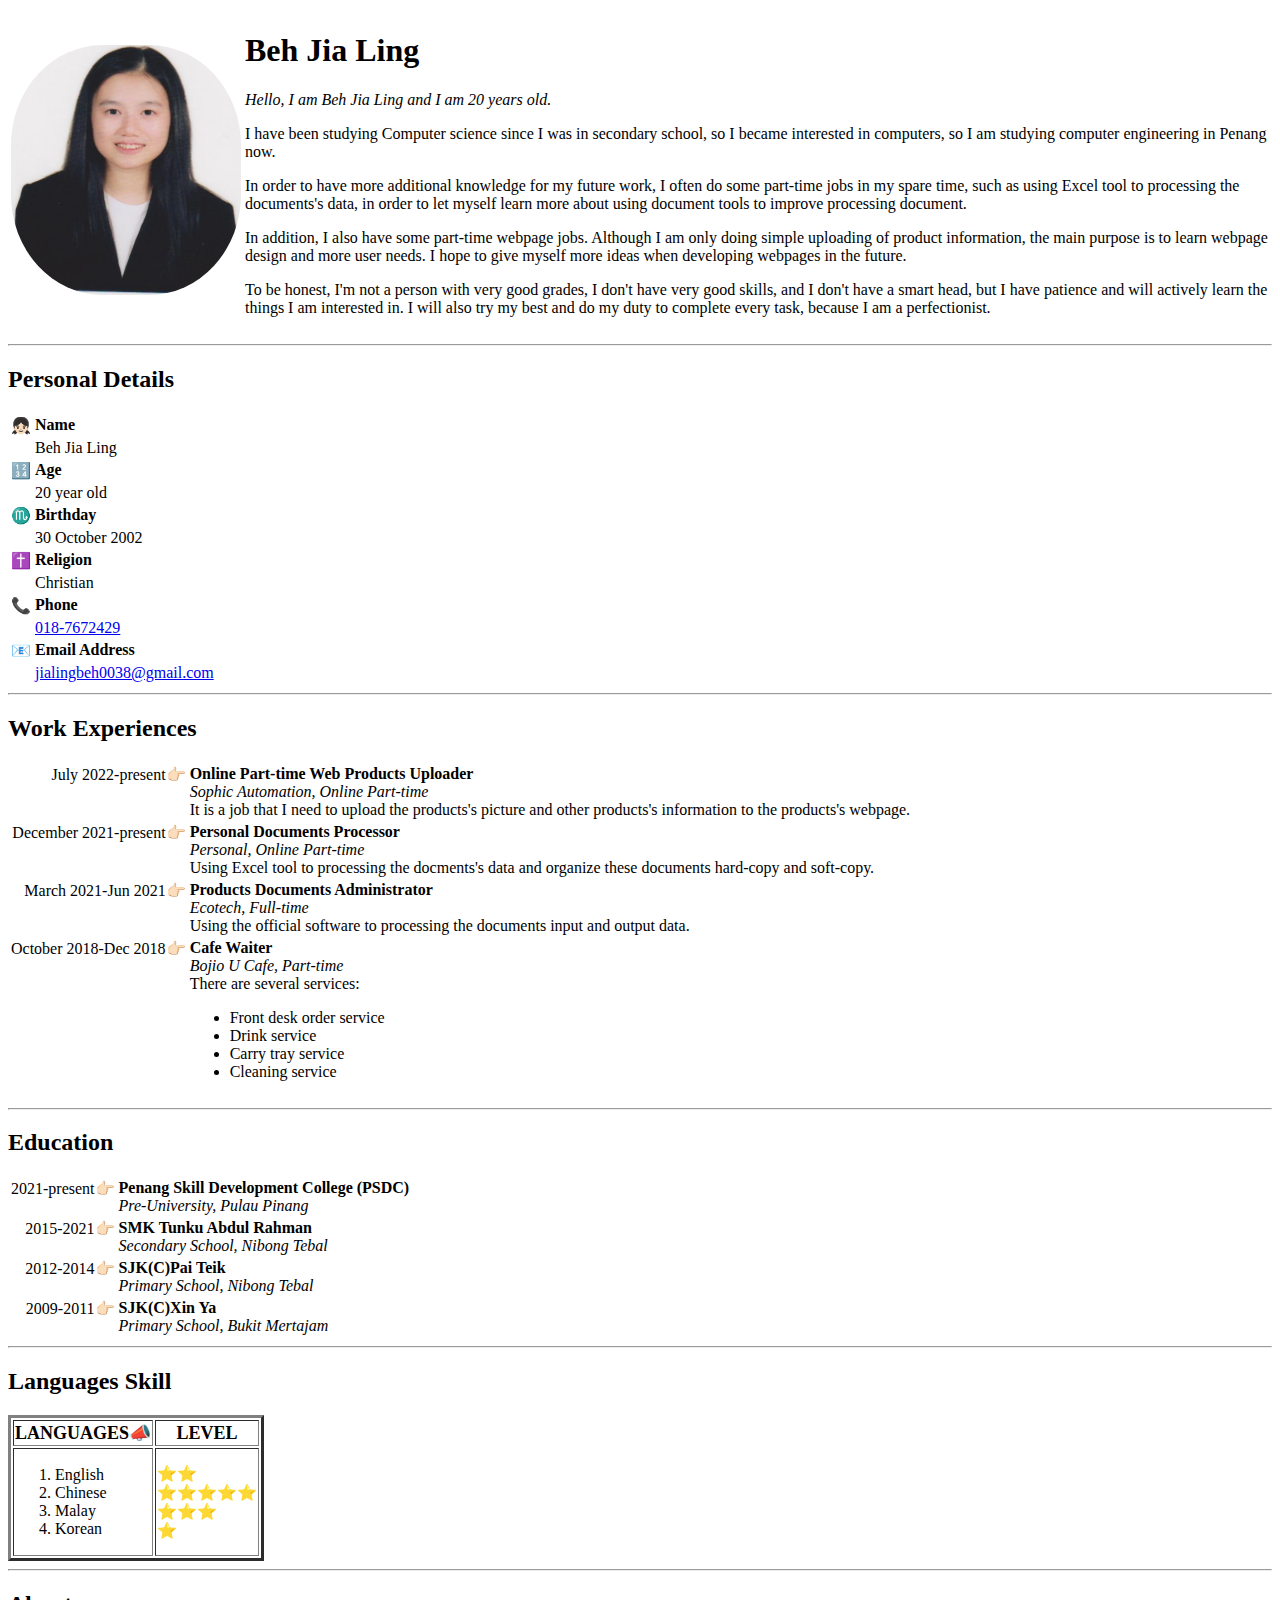
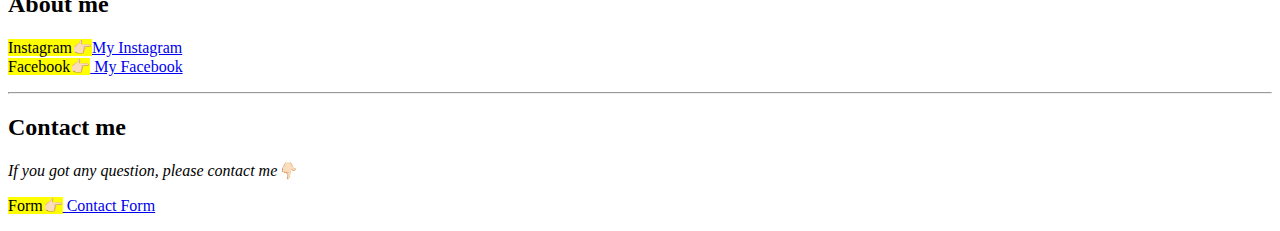
==== index.html @ b7ab9fe2 "Update index.html" ====
<!DOCTYPE html>
<html lang="en" dir="ltr">
  <head>
    <meta charset="utf-8">
    <title>Beh Jia Ling</title>
  </head>
  <body>
    <!-- Introduction -->
    <table>
      <tbody>
        <tr>
          <td><img src="Image (2).jpg" alt="profile-pic" height="250" width="230" style="border-radius:40%"></td>
          <td>
            <h1>Beh Jia Ling</h1>
            <p><i>Hello, I am Beh Jia Ling and I am 20 years old.</i></p>
            <p>I have been studying Computer science since I was in secondary school, so I became interested in computers, so I am studying computer engineering in Penang now.</p>
            <p>In order to have more additional knowledge for my future work, I often do some part-time jobs in my spare time, such as using Excel tool to processing the documents's data, in order to let myself learn more about using document tools to improve processing document.</p>
            <p>In addition, I also have some part-time webpage jobs. Although I am only doing simple uploading of product information, the main purpose is to learn webpage design and more user needs. I hope to give myself more ideas when developing webpages in the future.</p>
            <p>To be honest, I'm not a person with very good grades, I don't have very good skills, and I don't have a smart head, but I have patience and will actively learn the things I am interested in. I will also try my best and do my duty to complete every task, because I am a perfectionist.</p>
          </td>
        </tr>
      </tbody>
    </table>
    <hr>
    <!-- Personal Detail -->
    <h2>Personal Details</h2>
    <table>
      <tbody>
        <tr>
          <td>👧🏻</td>
          <td><b>Name</b></td>
        </tr>
        <tr>
          <td></td>
          <td>Beh Jia Ling</td>
        </tr>
        <tr>
          <td>🔢</td>
          <td><b>Age</b></td>
        </tr>
        <tr>
          <td></td>
          <td>20 year old</td>
        </tr>
        <tr>
          <td>♏</td>
          <td><b>Birthday</b></td>
        </tr>
        <tr>
          <td></td>
          <td>30 October 2002</td>
        </tr>
        <tr>
          <td>✝️</td>
          <td><b>Religion</b></td>
        </tr>
        <tr>
          <td></td>
          <td>Christian</td>
        </tr>
        <tr>
          <td>📞</td>
          <td><b>Phone</b></td>
        </tr>
        <tr>
          <td></td>
          <td><a href="https://wa.me/<0187672429>"> 018-7672429</a></td>
        </tr>
        <tr>
          <td>📧</td>
          <td><b>Email Address</b></td>
        </tr>
        <tr>
          <td></td>
          <td><a href="mailto:jialingbeh0038@gmail.com"> jialingbeh0038@gmail.com</a></td>
        </tr>
      </tbody>
    </table>
    <hr>
    <!-- Work Experience -->
    <h2>Work Experiences</h2>
    <table>
      <tbody>
        <tr>
          <td valign="top" text align="right">July 2022-present👉🏻</td>
          <td>
              <b>Online Part-time Web Products Uploader</b>
              <br><i>Sophic Automation, Online Part-time</i>
              <br>It is a job that I need to upload the products's picture and other products's information to the products's webpage.
          </td>
        </tr>
        <tr>
          <td valign="top" text align="right">December 2021-present👉🏻</td>
          <td>
              <b>Personal Documents Processor</b>
              <br><i>Personal, Online Part-time</i>
              <br>Using Excel tool to processing the docments's data and organize these documents hard-copy and soft-copy.
          </td>
        </tr>
        <tr>
          <td valign="top" text align="right">March 2021-Jun 2021👉🏻</td>
          <td>
              <b>Products Documents Administrator</b>
              <br><i>Ecotech, Full-time</i>
              <br>Using the official software to processing the documents input and output data.
          </td>
        </tr>
        <tr>
          <td valign="top" text align="right">October 2018-Dec 2018👉🏻</td>
          <td>
              <b>Cafe Waiter</b>
              <br><i>Bojio U Cafe, Part-time</i>
              <br>There are several services:
              <ul>
                <li>Front desk order service</li>
                <li>Drink service</li>
                <li>Carry tray service</li>
                <li>Cleaning service</li>
              </ul>
          </td>
        </tr>
      </tbody>
    </table>
    <hr>
    <!-- Education -->
    <h2>Education</h2>
    <table>
      <tbody>
        <tr>
          <td valign="top" text align="right">2021-present👉🏻</td>
          <td>
              <b>Penang Skill Development College (PSDC)</b>
              <br><i>Pre-University, Pulau Pinang</i>
          </td>
        </tr>
        <tr>
          <td valign="top" text align="right">2015-2021👉🏻</td>
          <td>
              <b>SMK Tunku Abdul Rahman</b>
              <br><i>Secondary School, Nibong Tebal</i>
          </td>
        </tr>
        <tr>
          <td valign="top" text align="right">2012-2014👉🏻</td>
          <td>
              <b>SJK(C)Pai Teik</b>
              <br><i>Primary School, Nibong Tebal</i>
          </td>
        </tr>
        <tr>
          <td valign="top" text align="right">2009-2011👉🏻</td>
          <td>
              <b>SJK(C)Xin Ya</b>
              <br><i>Primary School, Bukit Mertajam</i>
          </td>
        </tr>
      </tbody>
    </table>
    <hr>
    <!-- Language & Level  -->
    <h2>Languages Skill</h2>
    <table border="3">
      <thead>
        <tr>
          <td style="text-align:center"><font size=4><b>LANGUAGES📣</b></font></td>
          <td style="text-align:center"><font size=4><b>LEVEL</b></font></td>
        </tr>
      </thead>
      <tbody>
        <tr>
          <td>
            <ol>
              <li>English </li>
              <li>Chinese </li>
              <li>Malay </li>
              <li>Korean </li>
            </ol>
          </td>
          <td>
            ⭐⭐<br>
            ⭐⭐⭐⭐⭐<br>
            ⭐⭐⭐<br>
            ⭐
          </td>
        </tr>
      </tbody>
    </table>
    <hr>
    <!-- About me -->
    <h2>About me</h2>
    <p>
      <mark>Instagram👉🏻</mark><a href="https://www.instagram.com/gareung_1258/">My Instagram</a>
      <br><mark>Facebook👉🏻</mark><a href="https://www.facebook.com/profile.php?id=100008456252812"> My Facebook</a>
    </p>
    <hr>
    <h2>Contact me</h2>
    <p><i>If you got any question, please contact me👇🏻</i></p>
    <p><mark>Form👉🏻</mark><a href="Conctact me.html"> Contact Form</a></p>
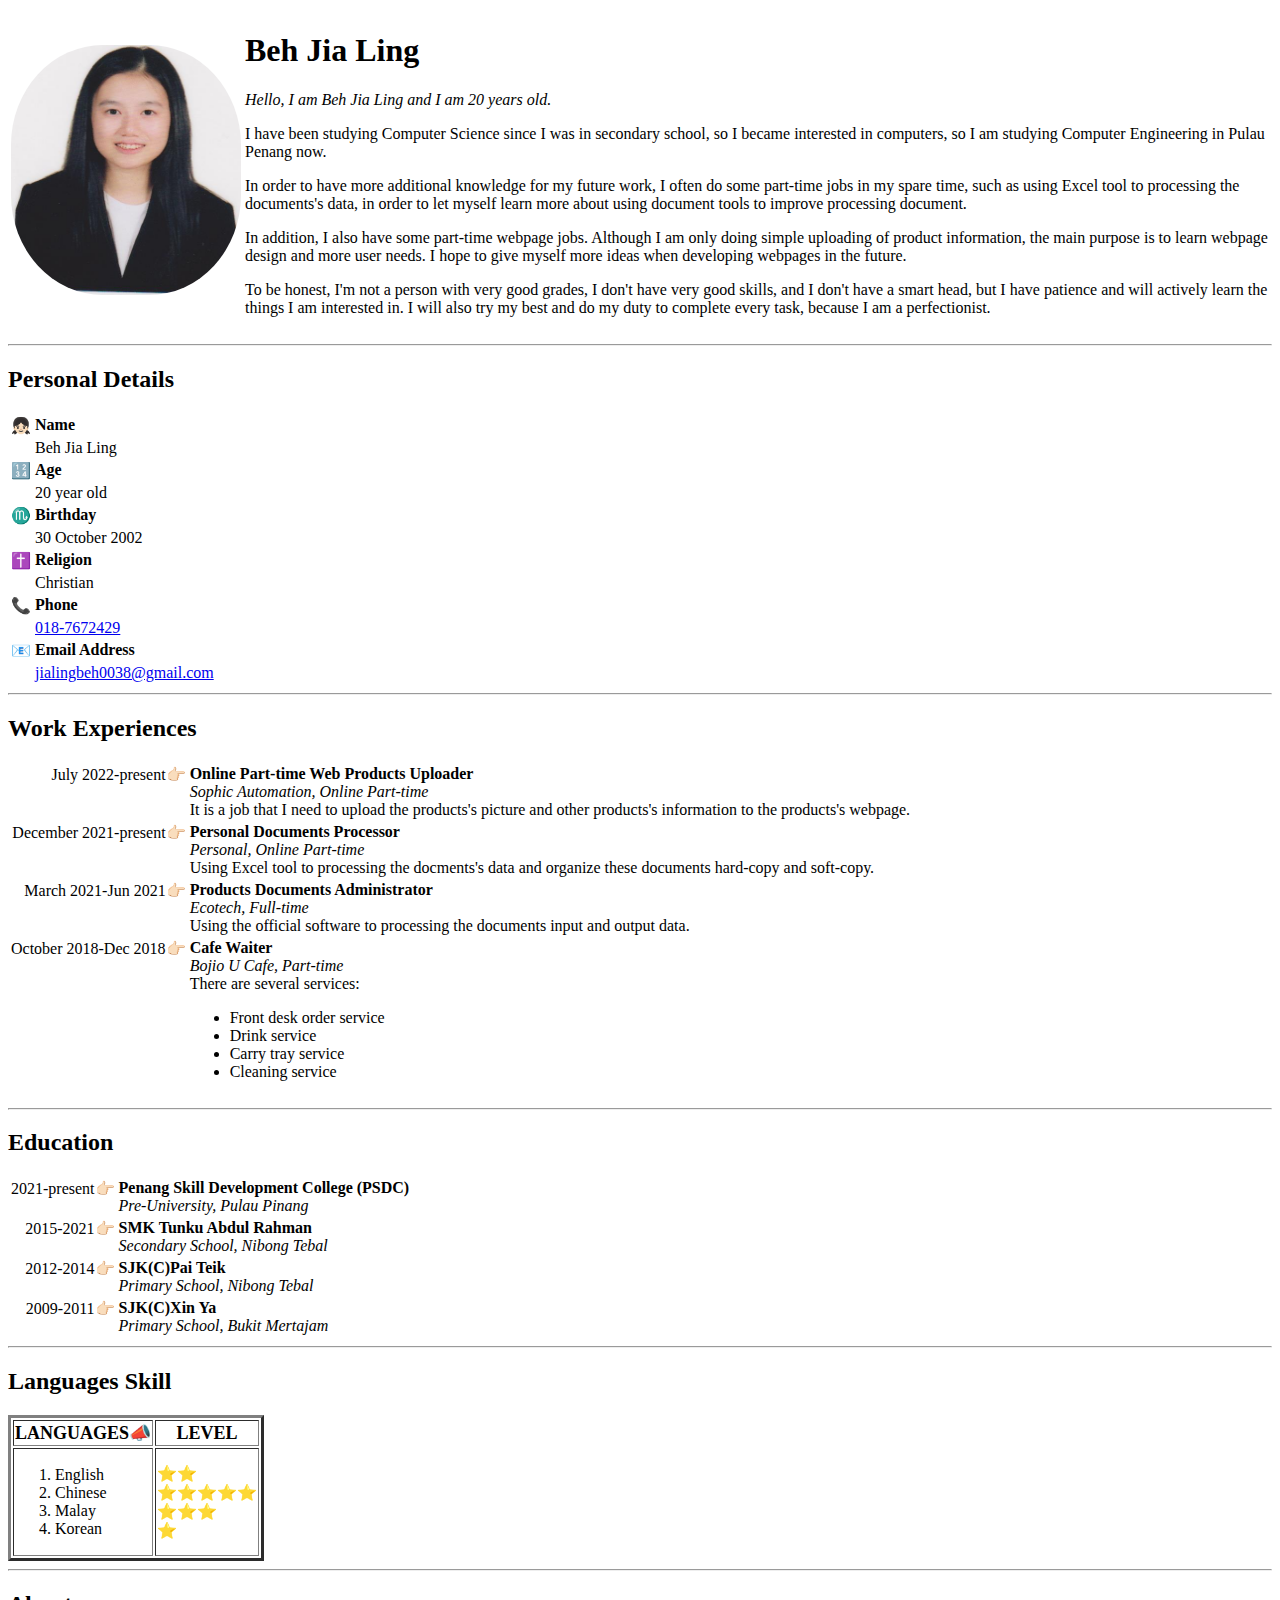
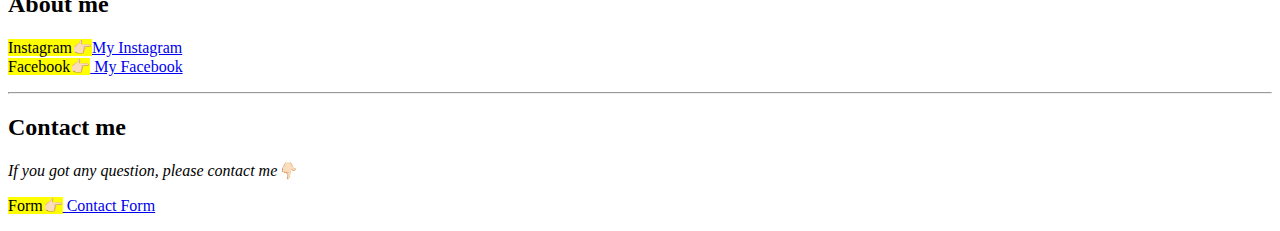
==== commit 8aa228cb: "Add files via upload" ====
--- a/index.html
+++ b/index.html
@@ -13,7 +13,7 @@
           <td>
             <h1>Beh Jia Ling</h1>
             <p><i>Hello, I am Beh Jia Ling and I am 20 years old.</i></p>
-            <p>I have been studying Computer science since I was in secondary school, so I became interested in computers, so I am studying computer engineering in Penang now.</p>
+            <p>I have been studying Computer Science since I was in secondary school, so I became interested in computers, so I am studying Computer Engineering in Pulau Penang now.</p>
             <p>In order to have more additional knowledge for my future work, I often do some part-time jobs in my spare time, such as using Excel tool to processing the documents's data, in order to let myself learn more about using document tools to improve processing document.</p>
             <p>In addition, I also have some part-time webpage jobs. Although I am only doing simple uploading of product information, the main purpose is to learn webpage design and more user needs. I hope to give myself more ideas when developing webpages in the future.</p>
             <p>To be honest, I'm not a person with very good grades, I don't have very good skills, and I don't have a smart head, but I have patience and will actively learn the things I am interested in. I will also try my best and do my duty to complete every task, because I am a perfectionist.</p>
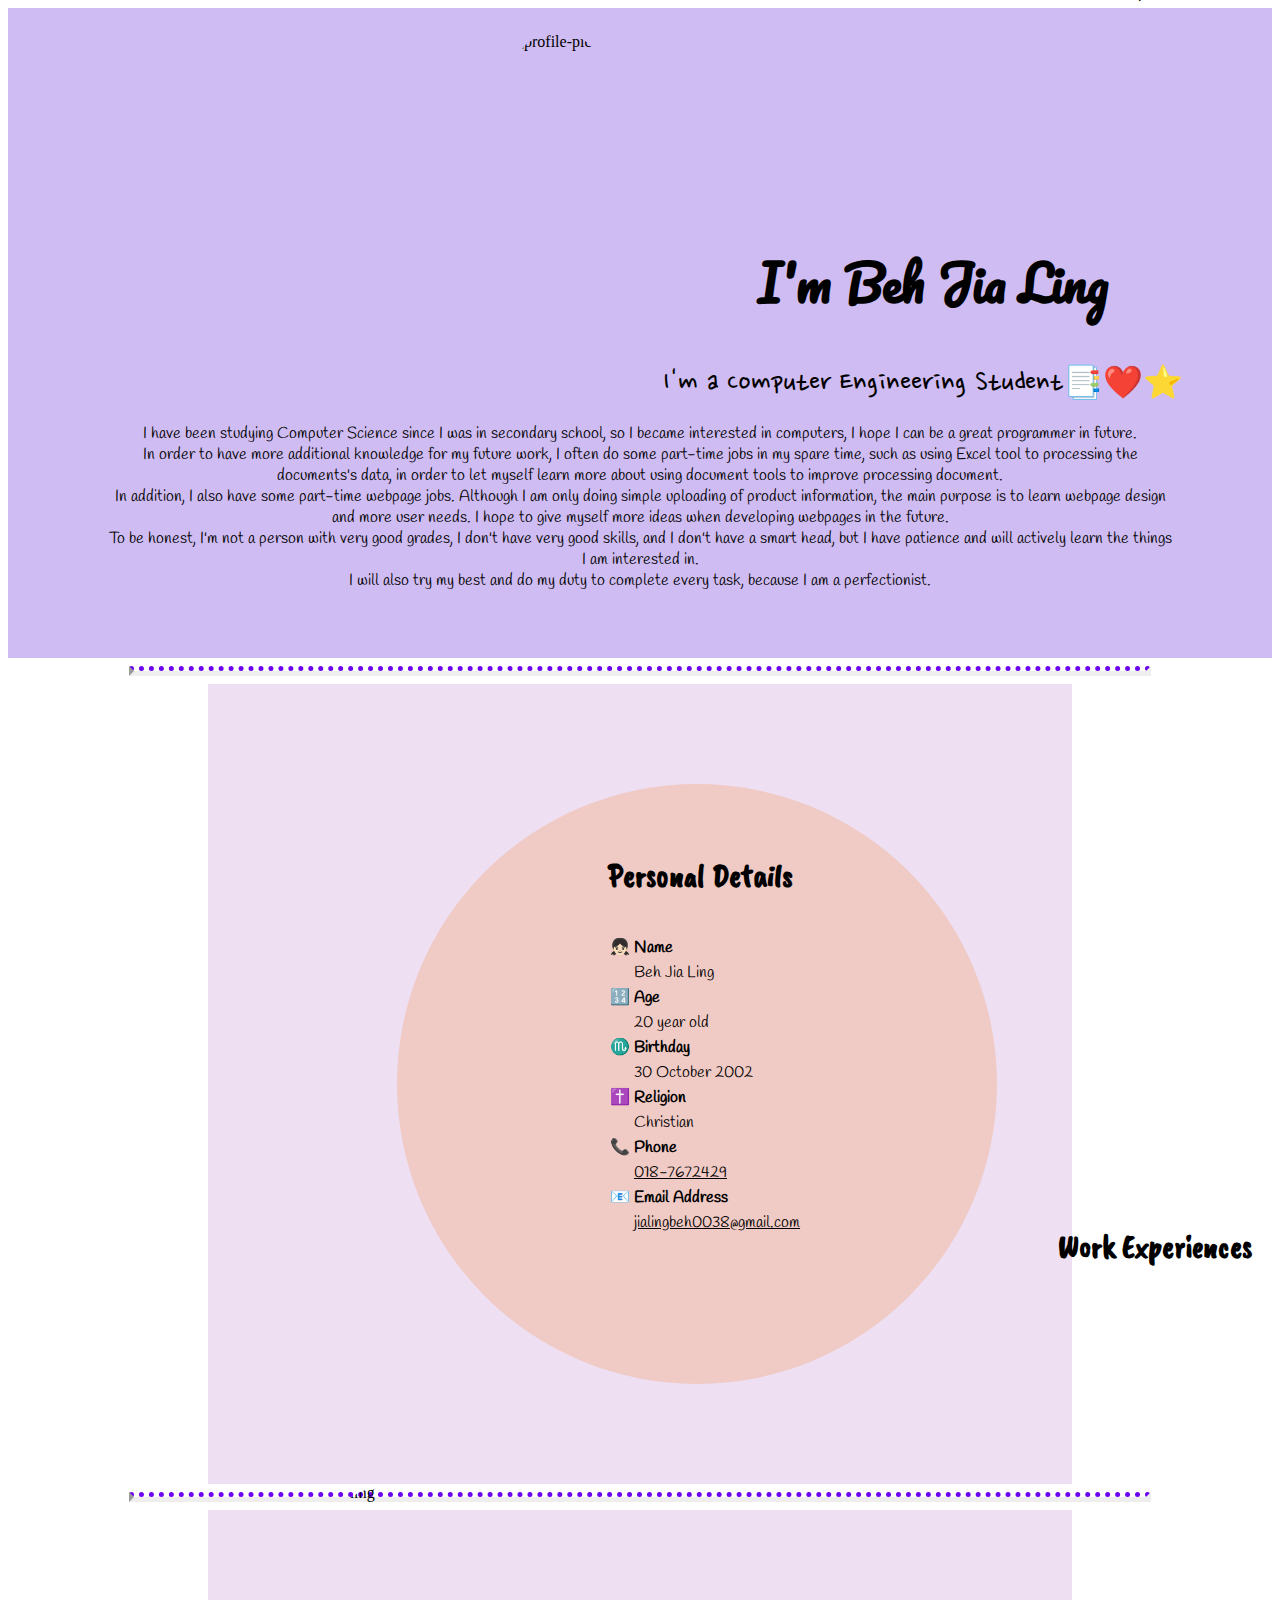
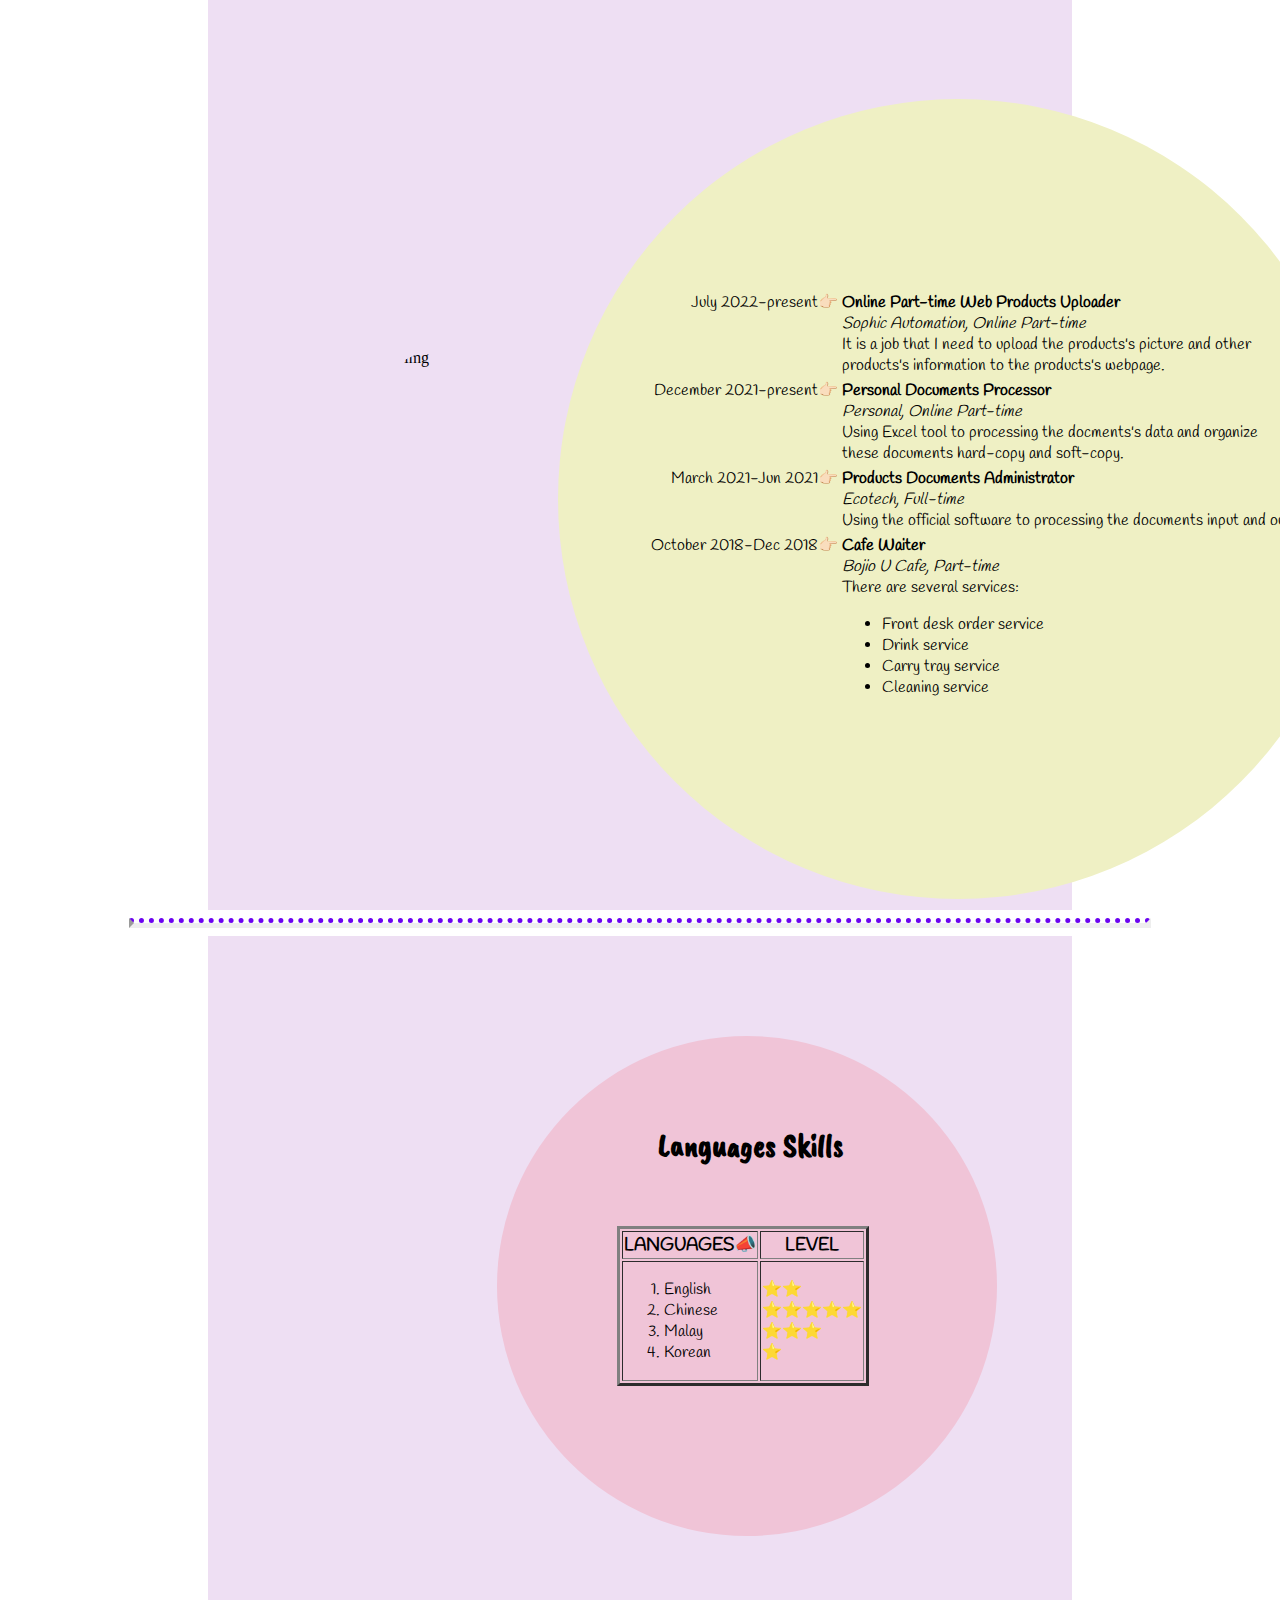
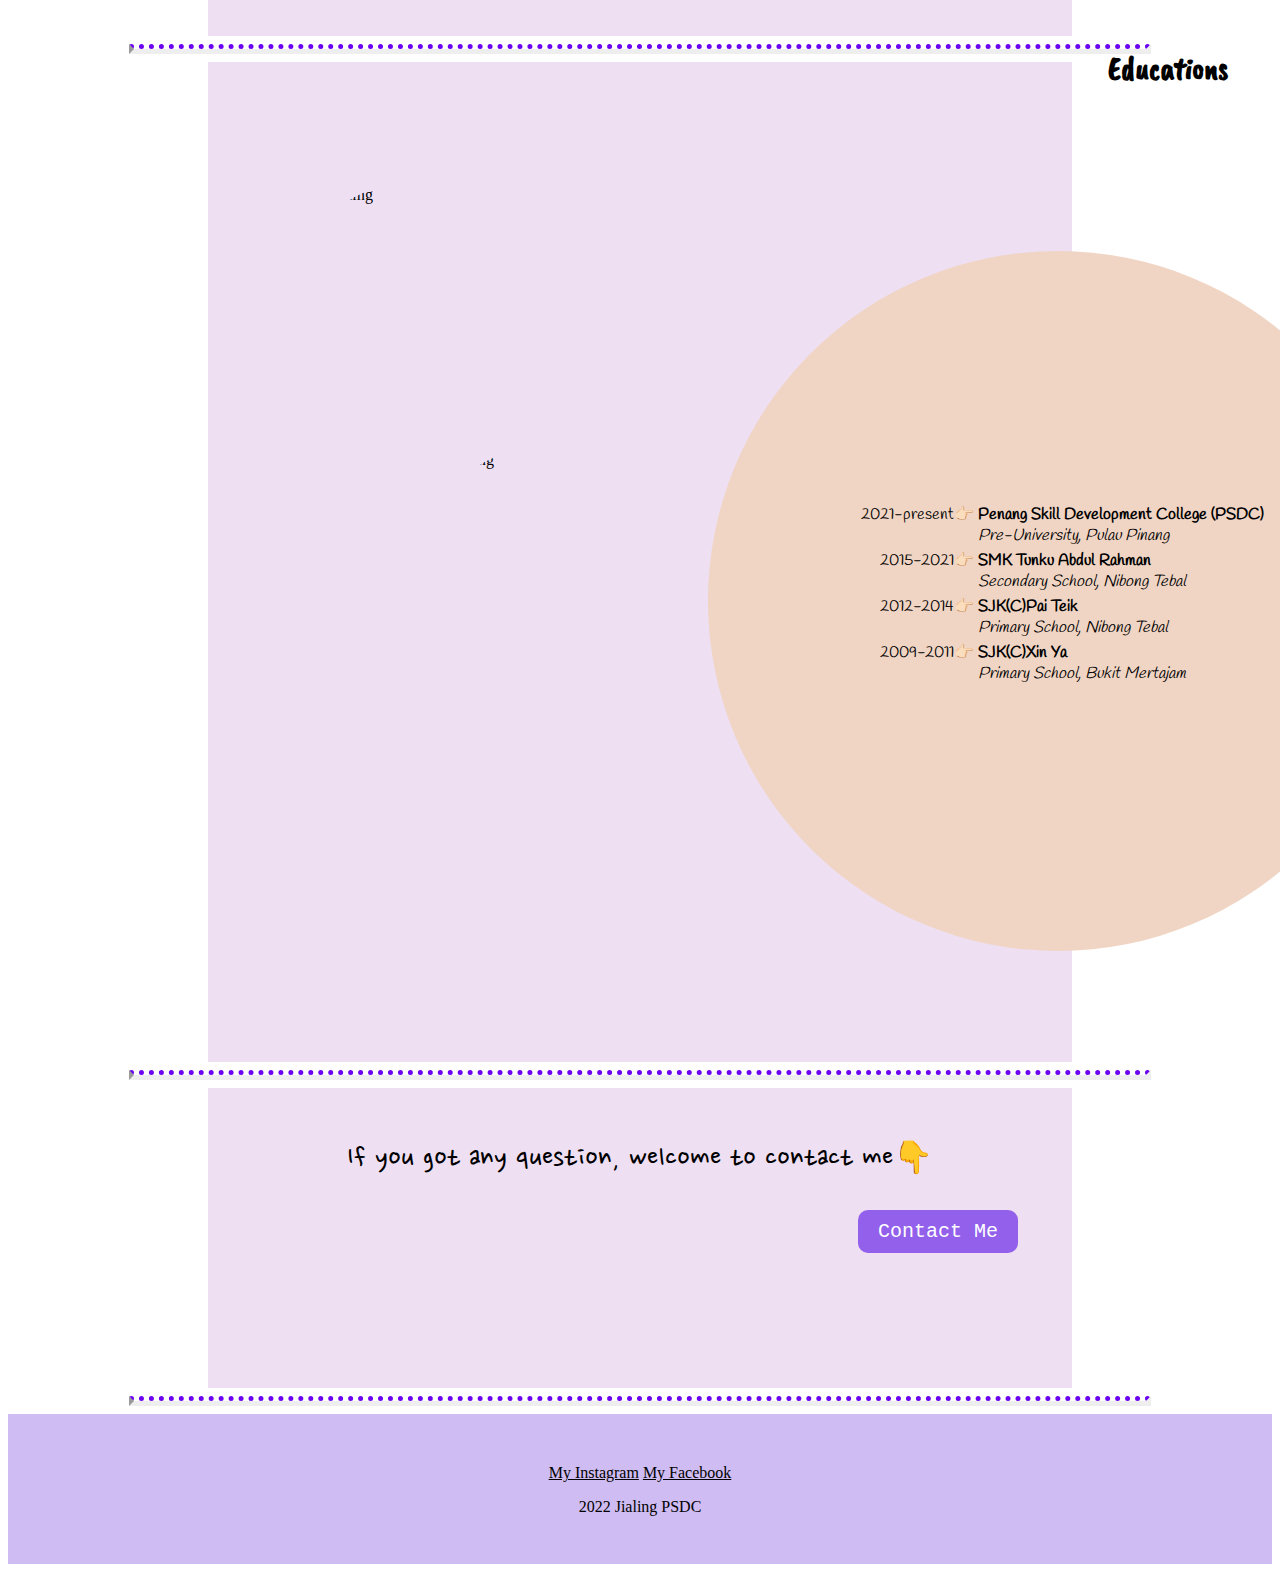
==== commit 5f857d3d: "Add files via upload" ====
--- a/index.html
+++ b/index.html
@@ -2,197 +2,253 @@
 <html lang="en" dir="ltr">
   <head>
     <meta charset="utf-8">
+    <link rel="icon" href="pic\favicon (1).ico">
     <title>Beh Jia Ling</title>
+    <link rel="stylesheet" href="style.css">
+    <!-- font -->
+    <link rel="preconnect" href="https://fonts.googleapis.com">
+    <link rel="preconnect" href="https://fonts.gstatic.com" crossorigin>
+    <link href="https://fonts.googleapis.com/css2?family=Caveat+Brush&family=Handlee&family=Itim&family=Nanum+Pen+Script&family=Pacifico&display=swap" rel="stylesheet">
   </head>
   <body>
-    <!-- Introduction -->
-    <table>
-      <tbody>
-        <tr>
-          <td><img src="Image (2).jpg" alt="profile-pic" height="250" width="230" style="border-radius:40%"></td>
-          <td>
-            <h1>Beh Jia Ling</h1>
-            <p><i>Hello, I am Beh Jia Ling and I am 20 years old.</i></p>
-            <p>I have been studying Computer Science since I was in secondary school, so I became interested in computers, so I am studying Computer Engineering in Pulau Penang now.</p>
-            <p>In order to have more additional knowledge for my future work, I often do some part-time jobs in my spare time, such as using Excel tool to processing the documents's data, in order to let myself learn more about using document tools to improve processing document.</p>
-            <p>In addition, I also have some part-time webpage jobs. Although I am only doing simple uploading of product information, the main purpose is to learn webpage design and more user needs. I hope to give myself more ideas when developing webpages in the future.</p>
-            <p>To be honest, I'm not a person with very good grades, I don't have very good skills, and I don't have a smart head, but I have patience and will actively learn the things I am interested in. I will also try my best and do my duty to complete every task, because I am a perfectionist.</p>
-          </td>
-        </tr>
-      </tbody>
-    </table>
-    <hr>
-    <!-- Personal Detail -->
-    <h2>Personal Details</h2>
-    <table>
-      <tbody>
-        <tr>
-          <td>👧🏻</td>
-          <td><b>Name</b></td>
-        </tr>
-        <tr>
-          <td></td>
-          <td>Beh Jia Ling</td>
-        </tr>
-        <tr>
-          <td>🔢</td>
-          <td><b>Age</b></td>
-        </tr>
-        <tr>
-          <td></td>
-          <td>20 year old</td>
-        </tr>
-        <tr>
-          <td>♏</td>
-          <td><b>Birthday</b></td>
-        </tr>
-        <tr>
-          <td></td>
-          <td>30 October 2002</td>
-        </tr>
-        <tr>
-          <td>✝️</td>
-          <td><b>Religion</b></td>
-        </tr>
-        <tr>
-          <td></td>
-          <td>Christian</td>
-        </tr>
-        <tr>
-          <td>📞</td>
-          <td><b>Phone</b></td>
-        </tr>
-        <tr>
-          <td></td>
-          <td><a href="https://wa.me/<0187672429>"> 018-7672429</a></td>
-        </tr>
-        <tr>
-          <td>📧</td>
-          <td><b>Email Address</b></td>
-        </tr>
-        <tr>
-          <td></td>
-          <td><a href="mailto:jialingbeh0038@gmail.com"> jialingbeh0038@gmail.com</a></td>
-        </tr>
-      </tbody>
-    </table>
-    <hr>
-    <!-- Work Experience -->
-    <h2>Work Experiences</h2>
-    <table>
-      <tbody>
-        <tr>
-          <td valign="top" text align="right">July 2022-present👉🏻</td>
-          <td>
-              <b>Online Part-time Web Products Uploader</b>
-              <br><i>Sophic Automation, Online Part-time</i>
-              <br>It is a job that I need to upload the products's picture and other products's information to the products's webpage.
-          </td>
-        </tr>
-        <tr>
-          <td valign="top" text align="right">December 2021-present👉🏻</td>
-          <td>
-              <b>Personal Documents Processor</b>
-              <br><i>Personal, Online Part-time</i>
-              <br>Using Excel tool to processing the docments's data and organize these documents hard-copy and soft-copy.
-          </td>
-        </tr>
-        <tr>
-          <td valign="top" text align="right">March 2021-Jun 2021👉🏻</td>
-          <td>
-              <b>Products Documents Administrator</b>
-              <br><i>Ecotech, Full-time</i>
-              <br>Using the official software to processing the documents input and output data.
-          </td>
-        </tr>
-        <tr>
-          <td valign="top" text align="right">October 2018-Dec 2018👉🏻</td>
-          <td>
-              <b>Cafe Waiter</b>
-              <br><i>Bojio U Cafe, Part-time</i>
-              <br>There are several services:
-              <ul>
-                <li>Front desk order service</li>
-                <li>Drink service</li>
-                <li>Carry tray service</li>
-                <li>Cleaning service</li>
-              </ul>
-          </td>
-        </tr>
-      </tbody>
-    </table>
-    <hr>
-    <!-- Education -->
-    <h2>Education</h2>
-    <table>
-      <tbody>
-        <tr>
-          <td valign="top" text align="right">2021-present👉🏻</td>
-          <td>
-              <b>Penang Skill Development College (PSDC)</b>
-              <br><i>Pre-University, Pulau Pinang</i>
-          </td>
-        </tr>
-        <tr>
-          <td valign="top" text align="right">2015-2021👉🏻</td>
-          <td>
-              <b>SMK Tunku Abdul Rahman</b>
-              <br><i>Secondary School, Nibong Tebal</i>
-          </td>
-        </tr>
-        <tr>
-          <td valign="top" text align="right">2012-2014👉🏻</td>
-          <td>
-              <b>SJK(C)Pai Teik</b>
-              <br><i>Primary School, Nibong Tebal</i>
-          </td>
-        </tr>
-        <tr>
-          <td valign="top" text align="right">2009-2011👉🏻</td>
-          <td>
-              <b>SJK(C)Xin Ya</b>
-              <br><i>Primary School, Bukit Mertajam</i>
-          </td>
-        </tr>
-      </tbody>
-    </table>
-    <hr>
-    <!-- Language & Level  -->
-    <h2>Languages Skill</h2>
-    <table border="3">
-      <thead>
-        <tr>
-          <td style="text-align:center"><font size=4><b>LANGUAGES📣</b></font></td>
-          <td style="text-align:center"><font size=4><b>LEVEL</b></font></td>
-        </tr>
-      </thead>
-      <tbody>
-        <tr>
-          <td>
-            <ol>
-              <li>English </li>
-              <li>Chinese </li>
-              <li>Malay </li>
-              <li>Korean </li>
-            </ol>
-          </td>
-          <td>
-            ⭐⭐<br>
-            ⭐⭐⭐⭐⭐<br>
-            ⭐⭐⭐<br>
-            ⭐
-          </td>
-        </tr>
-      </tbody>
-    </table>
-    <hr>
-    <!-- About me -->
-    <h2>About me</h2>
-    <p>
-      <mark>Instagram👉🏻</mark><a href="https://www.instagram.com/gareung_1258/">My Instagram</a>
-      <br><mark>Facebook👉🏻</mark><a href="https://www.facebook.com/profile.php?id=100008456252812"> My Facebook</a>
-    </p>
-    <hr>
-    <h2>Contact me</h2>
-    <p><i>If you got any question, please contact me👇🏻</i></p>
-    <p><mark>Form👉🏻</mark><a href="Conctact me.html"> Contact Form</a></p>
+    <!-- Top -->
+  <div class="top">
+      <img src="pic\Image (2).jpg" alt="profile-pic" class="toppic">
+      <a href="#me" class="toplink">About</a>
+      <a href="#pd" class="toplink">Personal</a>
+      <a href="#we" class="toplink">Experiences</a>
+      <a href="#ls" class="toplink">Skills</a>
+      <a href="#e" class="toplink">Educations</a>
+      <a href="Conctact me.html" class="toplink">Contact Me</a>
+  </div>
+  <!-- Introduction -->
+  <div class="intro" id="me">
+    <div class="intro-me">
+      <h1>I'm Beh Jia Ling</h1>
+    </div>
+    <div class="intro-text">
+      <p>I'm a Computer Engineering Student📑❤️⭐</p>
+    </div>
+    <div class="intro-abouttext">
+      <p>I have been studying Computer Science since I was in secondary school, so I became interested in computers, I hope I can be a great programmer in future.
+      <br>In order to have more additional knowledge for my future work, I often do some part-time jobs in my spare time, such as using Excel tool to processing the documents's data, in order to let myself learn more about using document tools to improve processing document.
+      <br>In addition, I also have some part-time webpage jobs. Although I am only doing simple uploading of product information, the main purpose is to learn webpage design and more user needs. I hope to give myself more ideas when developing webpages in the future.
+      <br>To be honest, I'm not a person with very good grades, I don't have very good skills, and I don't have a smart head, but I have patience and will actively learn the things I am interested in.
+      <br>I will also try my best and do my duty to complete every task, because I am a perfectionist.</p>
+    </div>
+  </div>
+  <hr>
+<!-- Personal Detail -->
+  <div class="PD" id="pd">
+    <div class="PD-text">
+      <h1>Personal Details</h1>
+    </div>
+    <div class="PD-circle">
+      <div class="PD-detail">
+        <table>
+          <tbody>
+            <tr>
+              <td>👧🏻</td>
+              <td><b>Name</b></td>
+            </tr>
+            <tr>
+              <td></td>
+              <td>Beh Jia Ling</td>
+            </tr>
+            <tr>
+              <td>🔢</td>
+              <td><b>Age</b></td>
+            </tr>
+            <tr>
+              <td></td>
+              <td>20 year old</td>
+            </tr>
+            <tr>
+              <td>♏</td>
+              <td><b>Birthday</b></td>
+            </tr>
+            <tr>
+              <td></td>
+              <td>30 October 2002</td>
+            </tr>
+            <tr>
+              <td>✝️</td>
+              <td><b>Religion</b></td>
+            </tr>
+            <tr>
+              <td></td>
+              <td>Christian</td>
+            </tr>
+            <tr>
+              <td>📞</td>
+              <td><b>Phone</b></td>
+            </tr>
+            <tr>
+              <td></td>
+              <td><a href="https://wa.me/<0187672429>"> 018-7672429</a></td>
+            </tr>
+            <tr>
+              <td>📧</td>
+              <td><b>Email Address</b></td>
+            </tr>
+            <tr>
+              <td></td>
+              <td><a href="mailto:jialingbeh0038@gmail.com"> jialingbeh0038@gmail.com</a></td>
+            </tr>
+          </tbody>
+        </table>
+      </div>
+    </div>
+    <img src="pic\PD.jpg" alt="PD-img" class="PD-img">
+  </div>
+  <hr>
+<!-- Work Experiences -->
+  <div class="WE" id="we">
+    <div class="WE-text">
+      <h1>Work Experiences</h1>
+    </div>
+    <div class="WE-circle">
+      <div class="WE-detail">
+        <table>
+          <tbody>
+            <tr>
+              <td valign="top" text align="right">July 2022-present👉🏻</td>
+              <td>
+                  <b>Online Part-time Web Products Uploader</b>
+                  <br><i>Sophic Automation, Online Part-time</i>
+                  <br>It is a job that I need to upload the products's picture and other <br>products's information to the products's webpage.
+              </td>
+            </tr>
+            <tr>
+              <td valign="top" text align="right">December 2021-present👉🏻</td>
+              <td>
+                  <b>Personal Documents Processor</b>
+                  <br><i>Personal, Online Part-time</i>
+                  <br>Using Excel tool to processing the docments's data and organize <br>these documents hard-copy and soft-copy.
+              </td>
+            </tr>
+            <tr>
+              <td valign="top" text align="right">March 2021-Jun 2021👉🏻</td>
+              <td>
+                  <b>Products Documents Administrator</b>
+                  <br><i>Ecotech, Full-time</i>
+                  <br>Using the official software to processing the documents input and output data.
+              </td>
+            </tr>
+            <tr>
+              <td valign="top" text align="right">October 2018-Dec 2018👉🏻</td>
+              <td>
+                  <b>Cafe Waiter</b>
+                  <br><i>Bojio U Cafe, Part-time</i>
+                  <br>There are several services:
+                  <ul>
+                    <li>Front desk order service</li>
+                    <li>Drink service</li>
+                    <li>Carry tray service</li>
+                    <li>Cleaning service</li>
+                  </ul>
+              </td>
+            </tr>
+          </tbody>
+        </table>
+      </div>
+    </div>
+    <img src="pic\WE.jpg" alt="WE-img" class="WE-img">
+  </div>
+  <hr>
+<!-- Languages Skills -->
+  <div class="LS" id="ls">
+    <div class="LS-text">
+      <h1>Languages Skills</h1>
+    </div>
+    <div class="LS-circle">
+      <div class="LS-detail">
+        <table border="3">
+          <thead>
+            <tr>
+              <td style="text-align:center"><font size=4><b>LANGUAGES📣</b></font></td>
+              <td style="text-align:center"><font size=4><b>LEVEL</b></font></td>
+            </tr>
+          </thead>
+          <tbody>
+            <tr>
+              <td>
+                <ol>
+                  <li>English </li>
+                  <li>Chinese </li>
+                  <li>Malay </li>
+                  <li>Korean </li>
+                </ol>
+              </td>
+              <td>
+                ⭐⭐<br>
+                ⭐⭐⭐⭐⭐<br>
+                ⭐⭐⭐<br>
+                ⭐
+              </td>
+            </tr>
+          </tbody>
+        </table>
+      </div>
+    </div>
+    <img src="pic\LS.jpg" alt="LS-img" class="LS-img">
+  </div>
+  <hr>
+<!-- Education -->
+<div class="E" id="e">
+  <div class="E-text">
+    <h1>Educations</h1>
+  </div>
+  <div class="E-circle">
+    <div class="E-detail">
+      <table>
+        <tbody>
+          <tr>
+            <td valign="top" text align="right">2021-present👉🏻</td>
+            <td>
+                <b>Penang Skill Development College (PSDC)</b>
+                <br><i>Pre-University, Pulau Pinang</i>
+            </td>
+          </tr>
+          <tr>
+            <td valign="top" text align="right">2015-2021👉🏻</td>
+            <td>
+                <b>SMK Tunku Abdul Rahman</b>
+                <br><i>Secondary School, Nibong Tebal</i>
+            </td>
+          </tr>
+          <tr>
+            <td valign="top" text align="right">2012-2014👉🏻</td>
+            <td>
+                <b>SJK(C)Pai Teik</b>
+                <br><i>Primary School, Nibong Tebal</i>
+            </td>
+          </tr>
+          <tr>
+            <td valign="top" text align="right">2009-2011👉🏻</td>
+            <td>
+                <b>SJK(C)Xin Ya</b>
+                <br><i>Primary School, Bukit Mertajam</i>
+            </td>
+          </tr>
+        </tbody>
+      </table>
+    </div>
+  </div>
+  <img src="pic\E.jpeg" alt="E-img" class="E-img">
+</div>
+<hr>
+<!-- Contact Me -->
+  <div class="CM">
+    <p class="CM-text">If you got any question, welcome to contact me👇</p>
+    <a href="Conctact me.html" class="CM-button">Contact Me</a>
+  </div>
+  <hr>
+<!-- Bottom -->
+  <div class="bottom">
+    <div class="sm">
+      <a href="https://www.instagram.com/gareung_1258/">My Instagram</a>
+      <a href="https://www.facebook.com/profile.php?id=100008456252812"> My Facebook</a>
+      <p class="alias">2022 Jialing PSDC</p>
+    </div>
+  </div>
--- a/style.css
+++ b/style.css
@@ -0,0 +1,263 @@
+h1{
+  text-align: center;
+}
+a{
+  color: black;
+}
+hr{
+  border-top-style:dotted;
+  border-width: thick;
+  width:80%;
+  color:#6B03F0;
+}
+/* toppic */
+.top{
+  background-color: #CFBCF2;
+  height: 150px;
+}
+.toppic{
+  height:100px;
+  width:100px;
+  border-radius: 80%;
+  margin-top: 25px;
+  margin-left:500px;
+  display: inline-block;
+}
+.toplink{
+  color: black;
+  font-family: 'Itim', cursive;
+  display:inline-box;
+  position:relative;
+  left:400px;
+  bottom:50px;
+}
+/* Introduction */
+.intro{
+  height: 500px;
+  background-color: #CFBCF2;
+  margin-top: 0px;
+}
+.intro-me{
+  font-size: 1.5em;
+  font-family: 'Pacifico', cursive;
+  display: inline-block;
+  margin-top: 50px;
+  position: relative;
+  left: 750px;
+}
+.intro-text{
+  font-size: 2em;
+  text-align: center;
+  font-family: 'Nanum Pen Script', cursive;
+  display: inline-block;
+  position:relative;
+  top: 90px;
+  left: 300px;
+}
+.intro-abouttext{
+  font-size: 1em;
+  text-align: center;
+  font-family: 'Handlee', cursive;
+  display: inline-block;
+  margin:50px 100px auto 100px;
+}
+/* Personal Details */
+.PD{
+  height: 800px;
+  background-color: #EEDFF3;
+  margin:auto 200px auto 200px;
+}
+.PD-text{
+  display: inline-block;
+  font-family: 'Caveat Brush', cursive;
+  padding-top:5px;
+  position: relative;
+  bottom: 200px;
+  left: 400px;
+}
+.PD-circle{
+  display: inline-block;
+  background-color: #F0CAC4;
+  height: 600px;
+  width: 600px;
+  border-radius:50%;
+  margin-top:100px;
+}
+.PD-detail{
+  display: inline-block;
+  font-family: 'Handlee', cursive;
+  position: relative;
+  left: 210px;
+  top: 150px;
+}
+.PD-img{
+  display: inline-block;
+  height: 300px;
+  width: 300px;
+  position: relative;
+  left: 100px;
+  top: 100px;
+  border-radius: 30%;
+}
+/* Work Experiences */
+.WE{
+  height: 1000px;
+  background-color: #EEDFF3;
+  margin:auto 200px auto 200px;
+}
+.WE-text{
+  display: inline-block;
+  font-family: 'Caveat Brush', cursive;
+  padding-top:5px;
+  position: relative;
+  bottom: 310px;
+  left: 850px;
+}
+.WE-circle{
+  display: inline-block;
+  background-color: #EFF0C4;
+  height: 800px;
+  width: 800px;
+  border-radius:50%;
+  margin-top:100px;
+  margin-left: 350px;
+}
+.WE-detail{
+  display: inline-block;
+  font-family: 'Handlee', cursive;
+  position: relative;
+  left: 90px;
+  top: 190px;
+}
+.WE-img{
+  display: inline-block;
+  height: 300px;
+  width: 300px;
+  position: relative;
+  left: 150px;
+  bottom: 550px;
+  border-radius: 30%;
+}
+/* langueges Skills */
+.LS{
+  height: 700px;
+  background-color: #EEDFF3;
+  margin:auto 200px auto 200px;
+}
+.LS-text{
+  display: inline-block;
+  font-family: 'Caveat Brush', cursive;
+  padding-top:5px;
+  position: relative;
+  bottom: 40px;
+  left: 450px;
+}
+.LS-circle{
+  display: inline-block;
+  background-color: #F0C4D7;
+  height: 500px;
+  width: 500px;
+  border-radius:50%;
+  margin-top:100px;
+  margin-left: 100px;
+}
+.LS-detail{
+  display: inline-block;
+  font-family: 'Handlee', cursive;
+  position: relative;
+  left: 120px;
+  top: 190px;
+}
+.LS-img{
+  display: inline-block;
+  height: 300px;
+  width: 300px;
+  position: relative;
+  left: 100px;
+  top: 250px;
+  border-radius: 30%;
+}
+/* Educations */
+.E{
+  height: 1000px;
+  background-color: #EEDFF3;
+  margin:auto 200px auto 200px;
+}
+.E-text{
+  display: inline-block;
+  font-family: 'Caveat Brush', cursive;
+  padding-top:5px;
+  position: relative;
+  bottom: 40px;
+  left: 900px;
+}
+.E-circle{
+  display: inline-block;
+  background-color: #F0D5C4;
+  height: 700px;
+  width: 700px;
+  border-radius:50%;
+  margin-top:100px;
+  margin-left: 500px;
+}
+.E-detail{
+  display: inline-block;
+  font-family: 'Handlee', cursive;
+  position: relative;
+  left: 150px;
+  top: 250px;
+}
+.E-img{
+  display: inline-block;
+  height: 300px;
+  width: 300px;
+  position: relative;
+  left: 230px;
+  bottom: 500px;
+  border-radius: 30%;
+}
+/* Contact Me */
+.CM{
+  height: 300px;
+  background-color: #EEDFF3;
+  margin:auto 200px auto 200px;
+}
+.CM-text{
+  text-align: center;
+  font-family: 'Nanum Pen Script', cursive;
+  font-size: 2em;
+  padding-top: 50px;
+  margin-top: 0px;
+}
+.CM-button {
+  -webkit-border-radius: 10;
+  -moz-border-radius: 10;
+  border-radius: 10px;
+  font-family: Courier New;
+  color: #ffffff;
+  font-size: 20px;
+  background: #9360EC;
+  padding: 10px 20px 10px 20px;
+  text-decoration: none;
+  display:inline-block;
+  position:relative;
+  left:650px;
+}
+.CM-button:hover {
+  background: #7700ff;
+  /* background-image: -webkit-linear-gradient(top, #7700ff, #a200ff);
+  background-image: -moz-linear-gradient(top, #7700ff, #a200ff);
+  background-image: -ms-linear-gradient(top, #7700ff, #a200ff);
+  background-image: -o-linear-gradient(top, #7700ff, #a200ff);
+  background-image: linear-gradient(to bottom, #7700ff, #a200ff); */
+  text-decoration: none;
+}
+/* Bottom  */
+.bottom{
+  background-color: #CFBCF2;
+  height: 150px;
+}
+.sm{
+  text-align: center;
+  padding-top: 50px;
+}
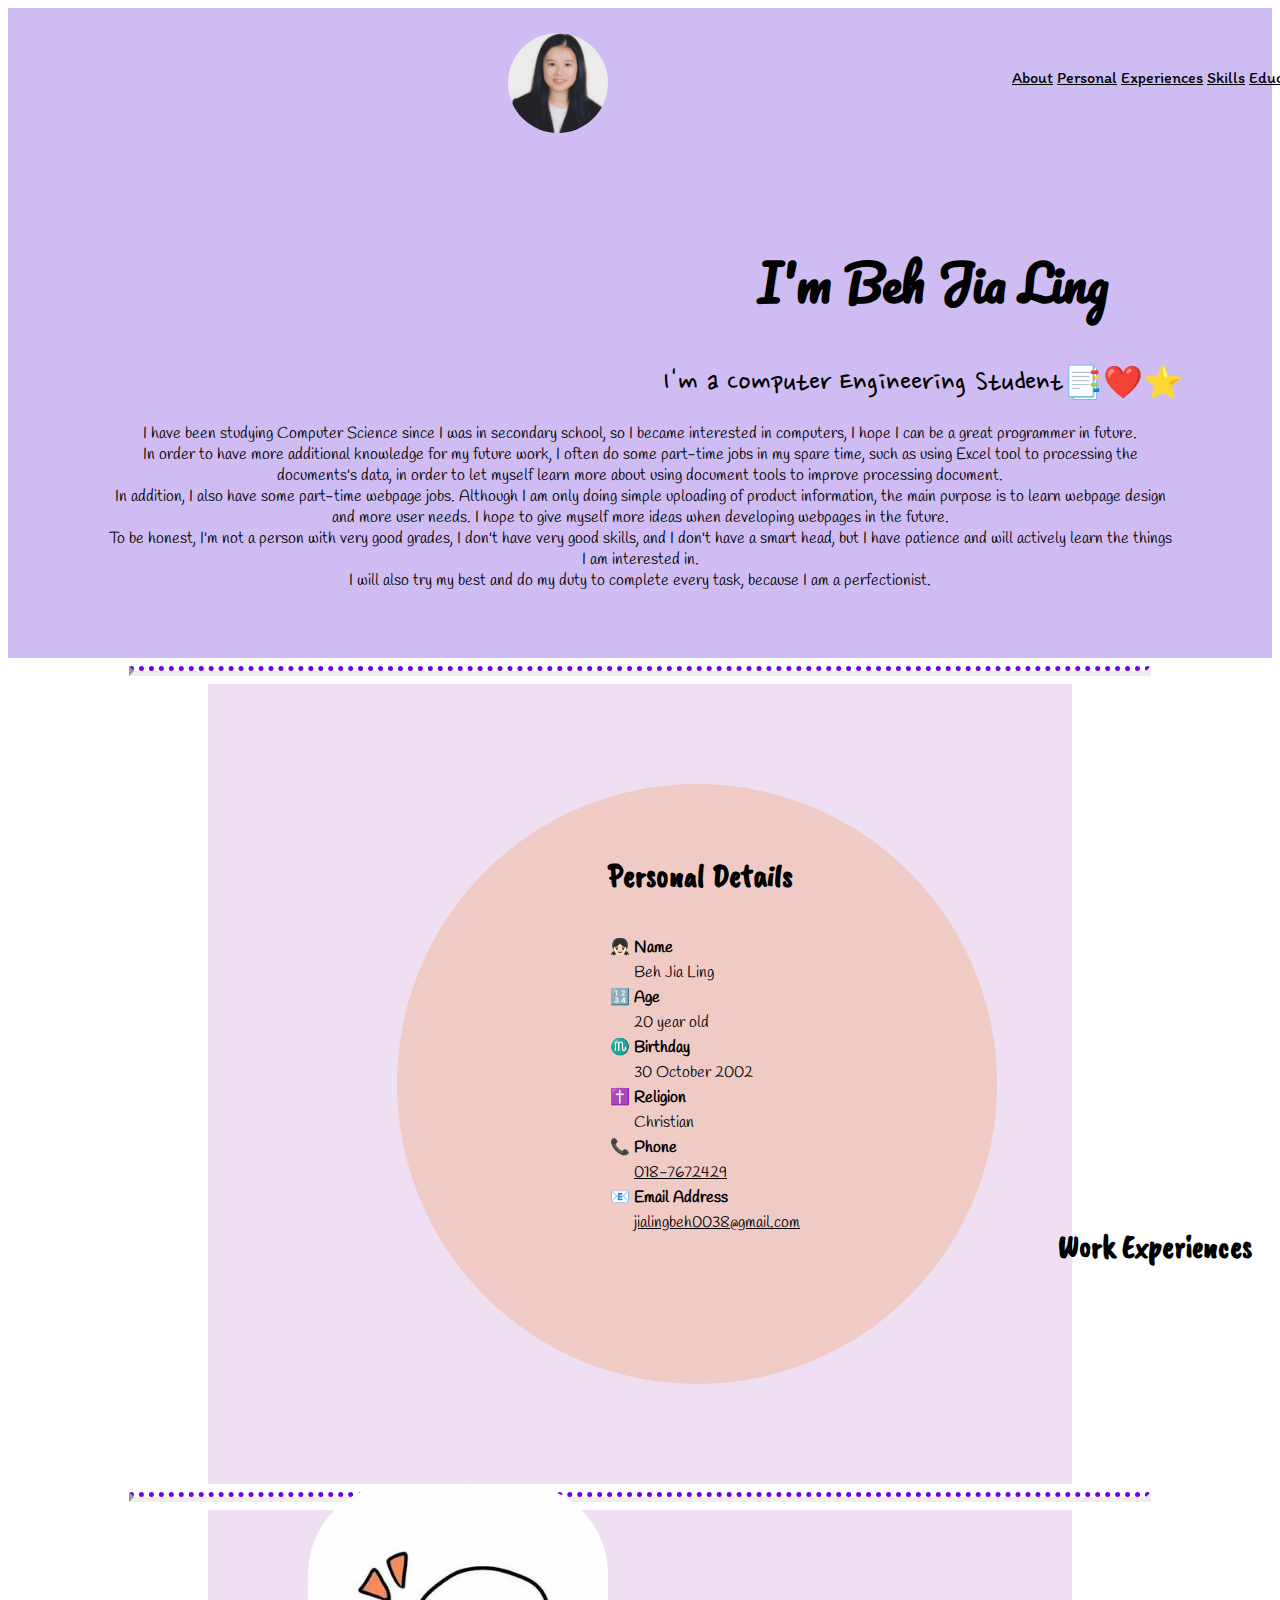
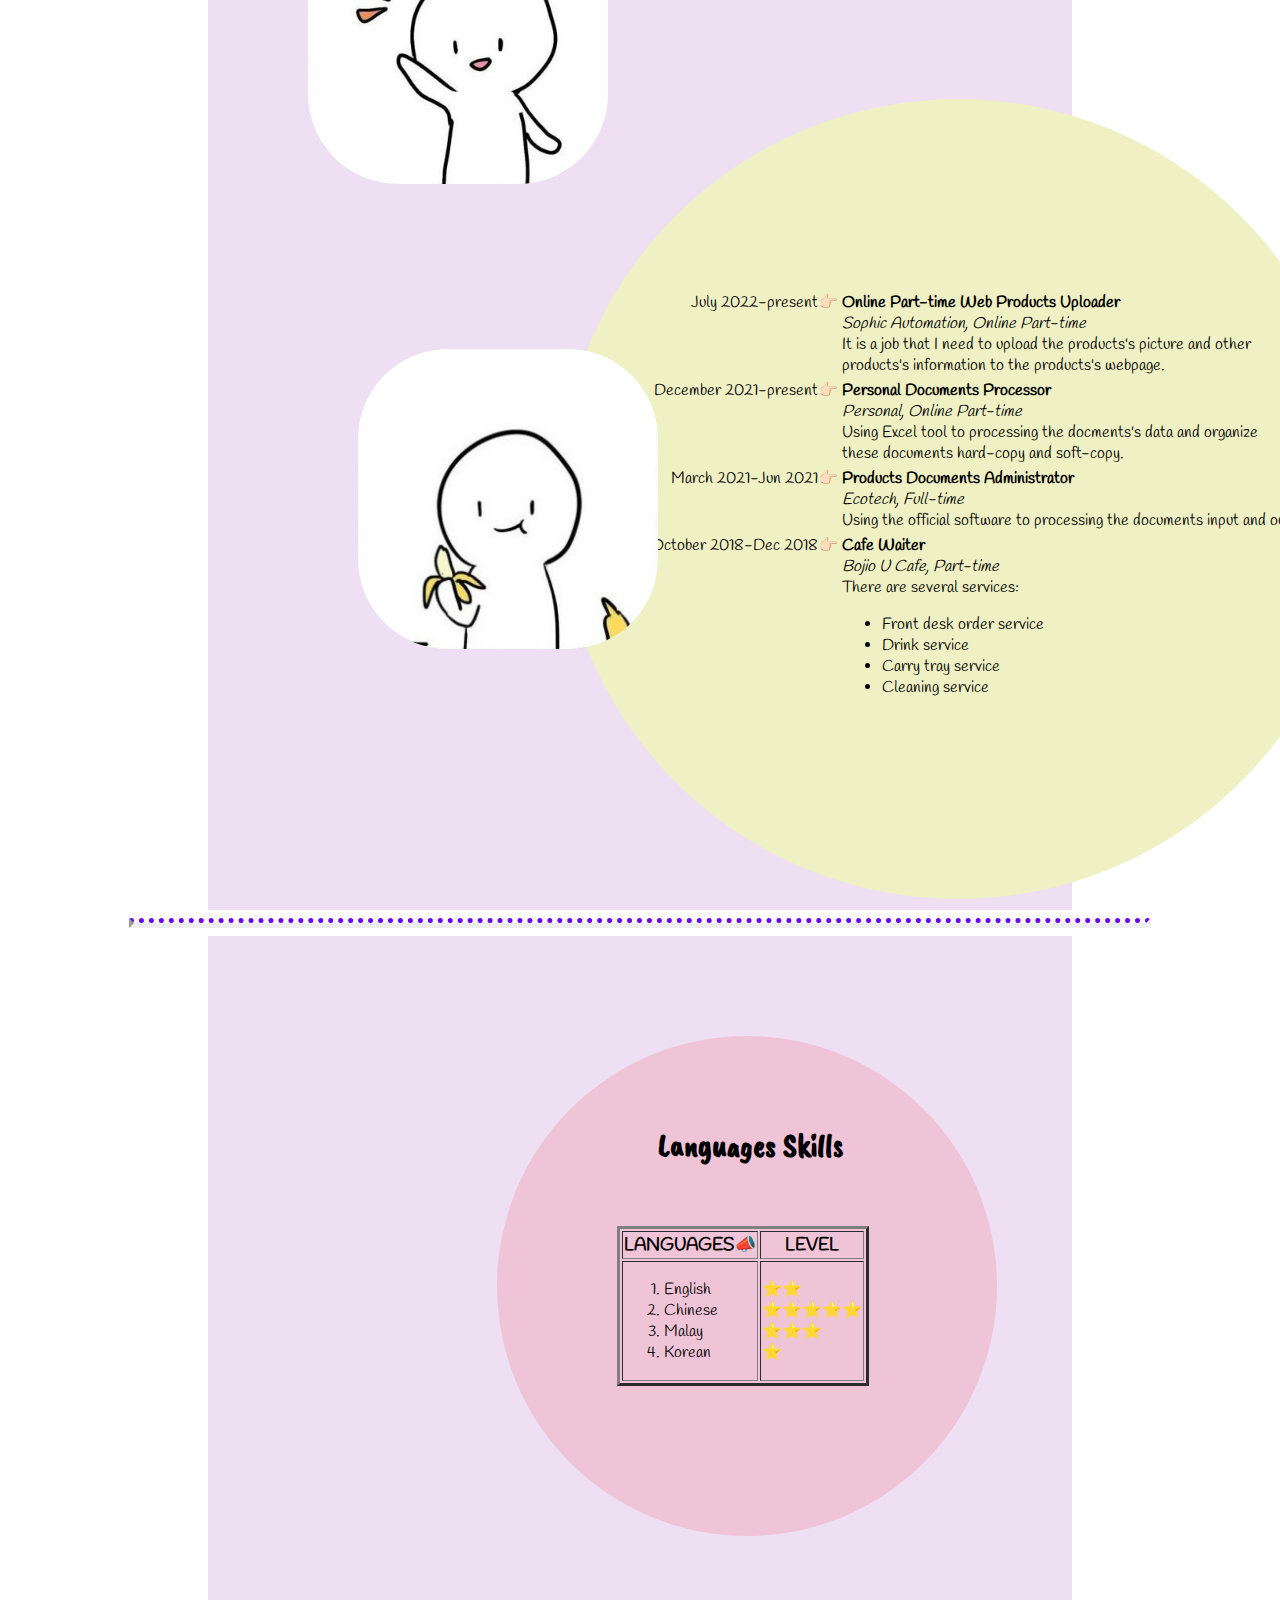
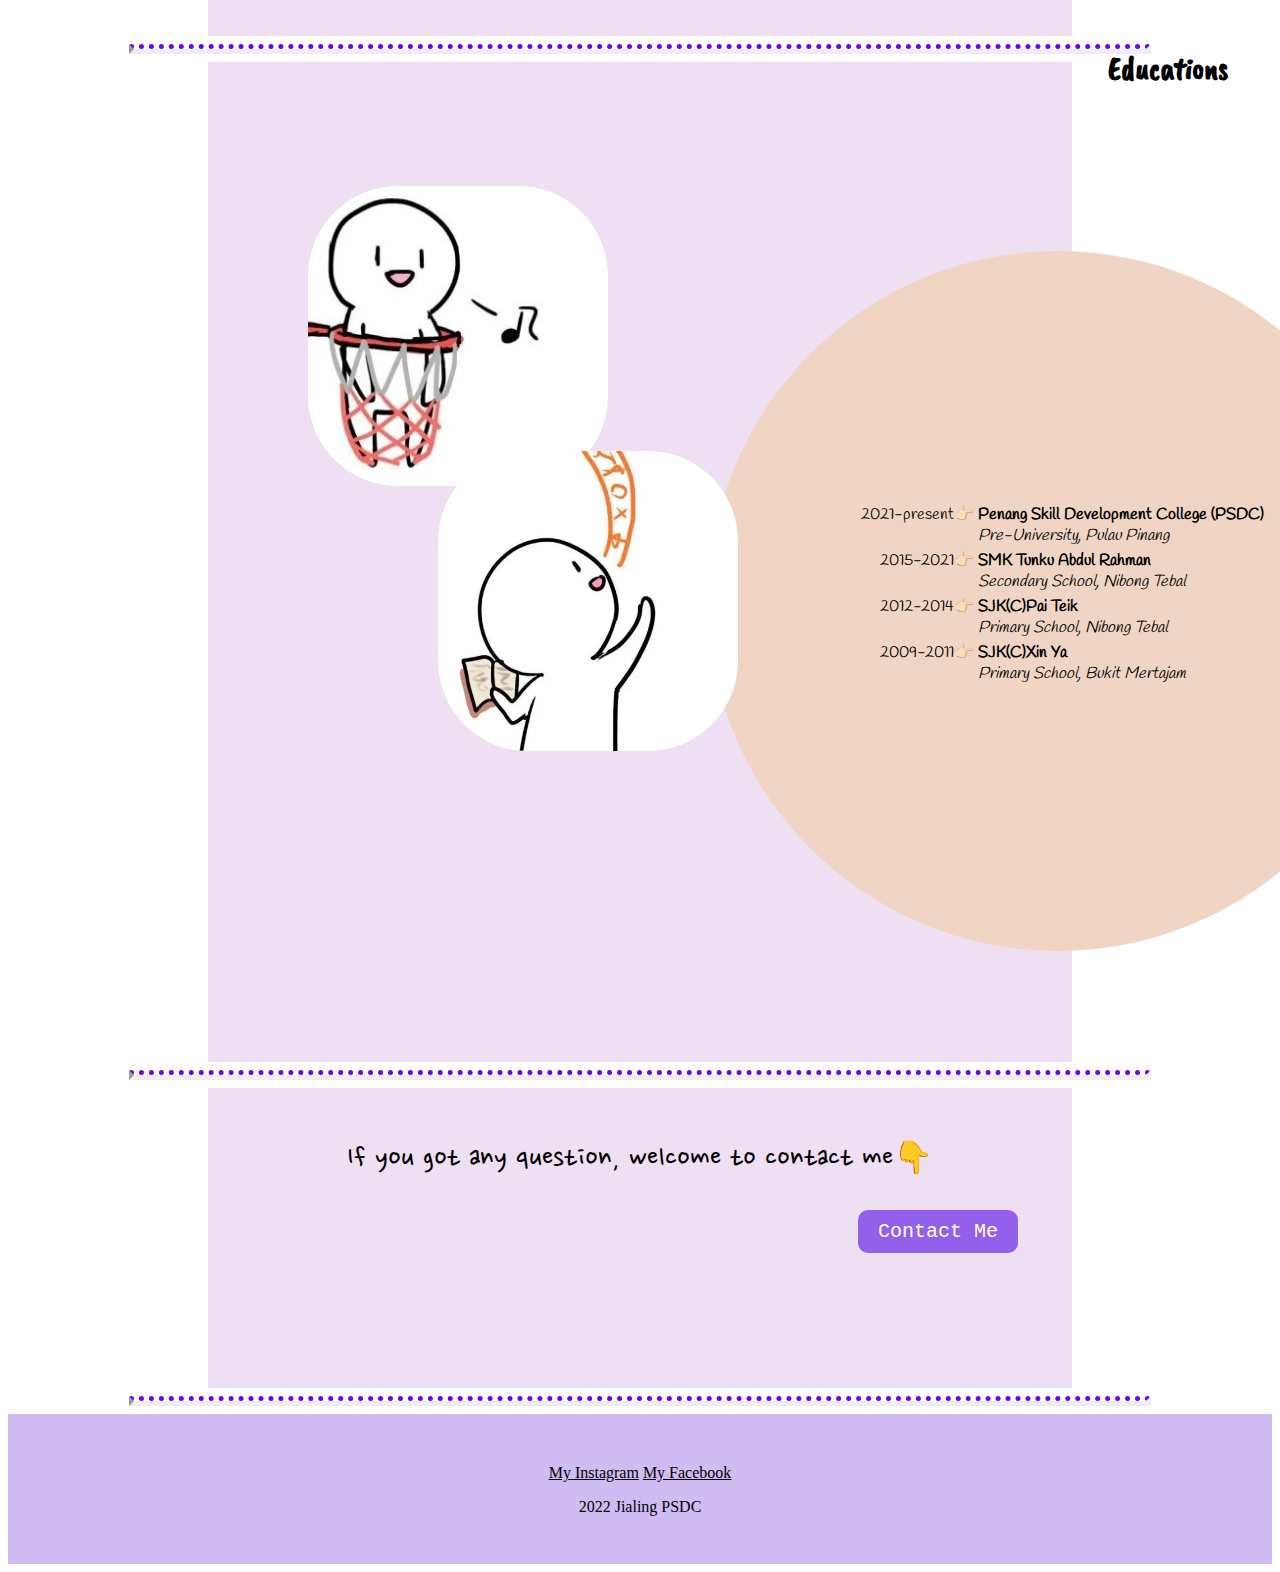
==== commit ab6854d2: "Update index.html" ====
--- a/index.html
+++ b/index.html
@@ -2,7 +2,7 @@
 <html lang="en" dir="ltr">
   <head>
     <meta charset="utf-8">
-    <link rel="icon" href="pic\favicon (1).ico">
+    <link rel="icon" href="favicon (1).ico">
     <title>Beh Jia Ling</title>
     <link rel="stylesheet" href="style.css">
     <!-- font -->
@@ -13,7 +13,7 @@
   <body>
     <!-- Top -->
   <div class="top">
-      <img src="pic\Image (2).jpg" alt="profile-pic" class="toppic">
+      <img src="Image (2).jpg" alt="profile-pic" class="toppic">
       <a href="#me" class="toplink">About</a>
       <a href="#pd" class="toplink">Personal</a>
       <a href="#we" class="toplink">Experiences</a>
@@ -99,7 +99,7 @@
         </table>
       </div>
     </div>
-    <img src="pic\PD.jpg" alt="PD-img" class="PD-img">
+    <img src="PD.jpg" alt="PD-img" class="PD-img">
   </div>
   <hr>
 <!-- Work Experiences -->
@@ -153,7 +153,7 @@
         </table>
       </div>
     </div>
-    <img src="pic\WE.jpg" alt="WE-img" class="WE-img">
+    <img src="WE.jpg" alt="WE-img" class="WE-img">
   </div>
   <hr>
 <!-- Languages Skills -->
@@ -191,7 +191,7 @@
         </table>
       </div>
     </div>
-    <img src="pic\LS.jpg" alt="LS-img" class="LS-img">
+    <img src="LS.jpg" alt="LS-img" class="LS-img">
   </div>
   <hr>
 <!-- Education -->
@@ -235,7 +235,7 @@
       </table>
     </div>
   </div>
-  <img src="pic\E.jpeg" alt="E-img" class="E-img">
+  <img src="E.jpeg" alt="E-img" class="E-img">
 </div>
 <hr>
 <!-- Contact Me -->
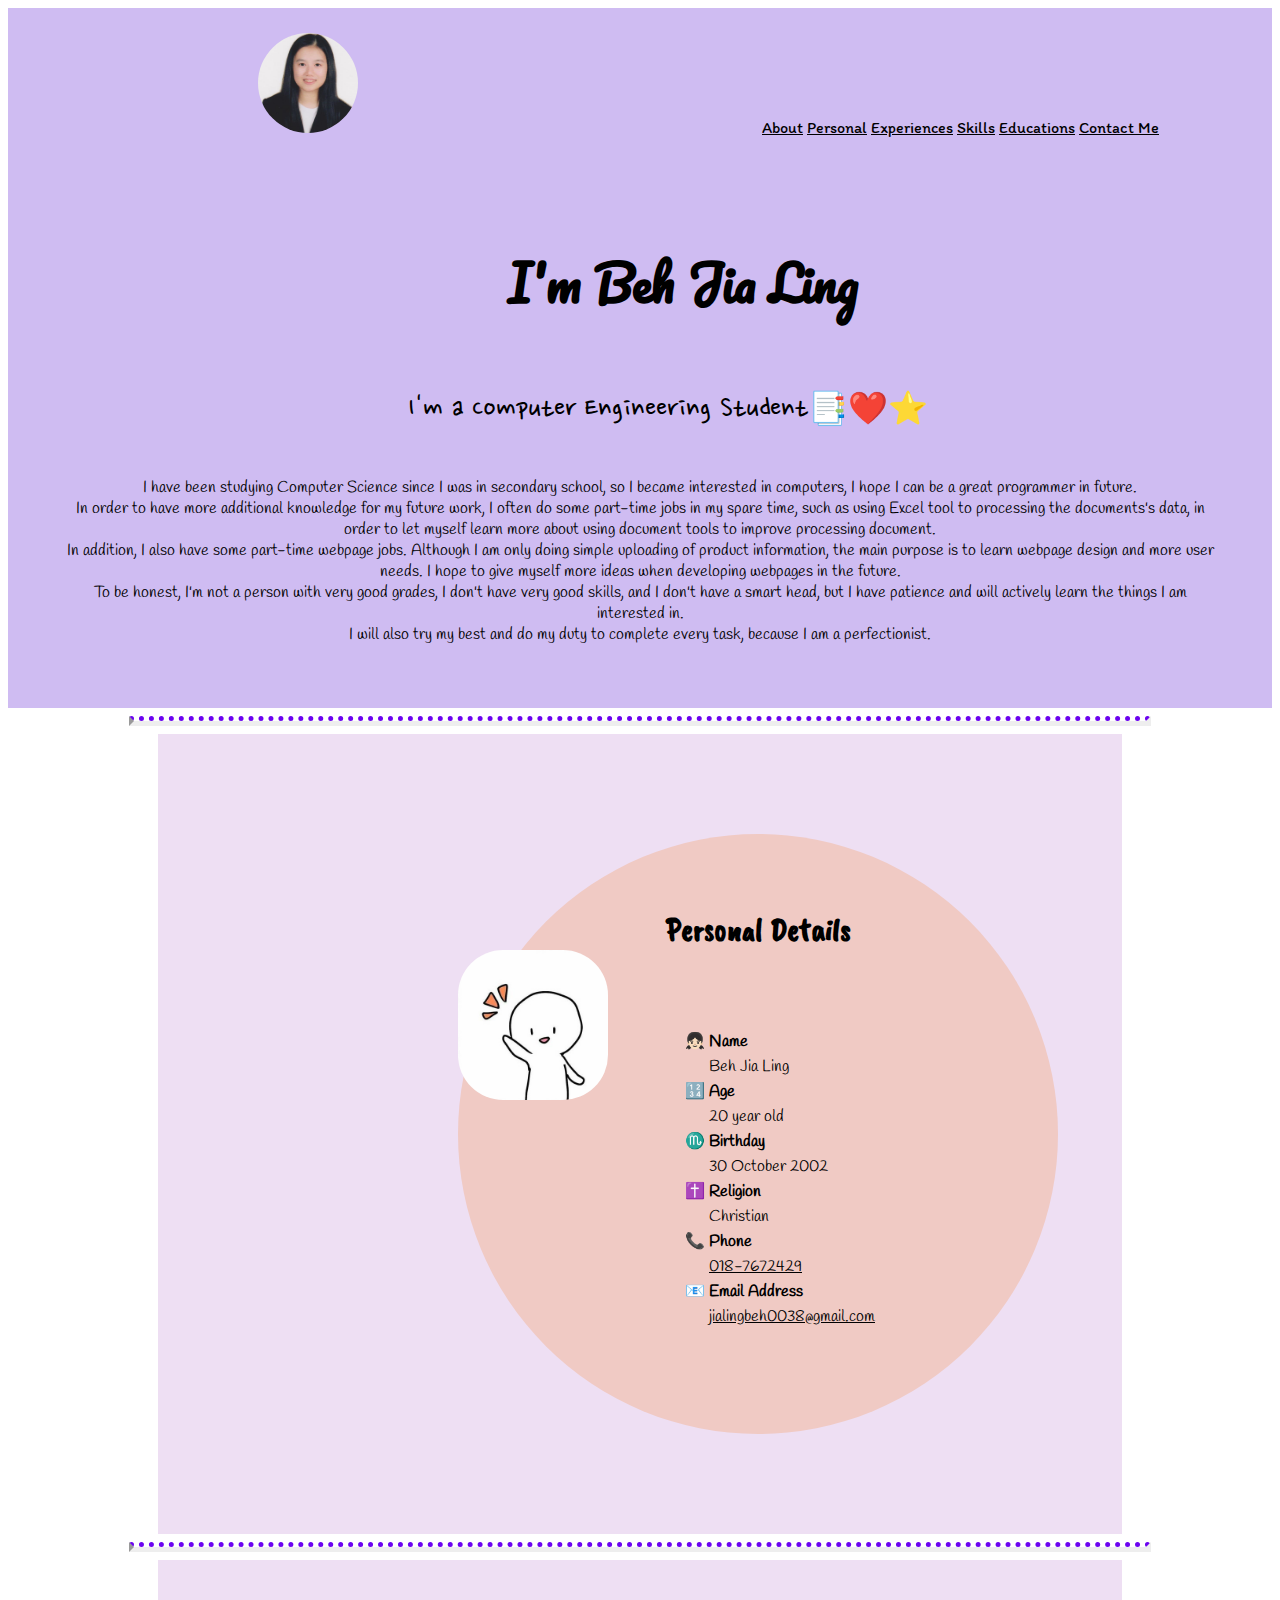
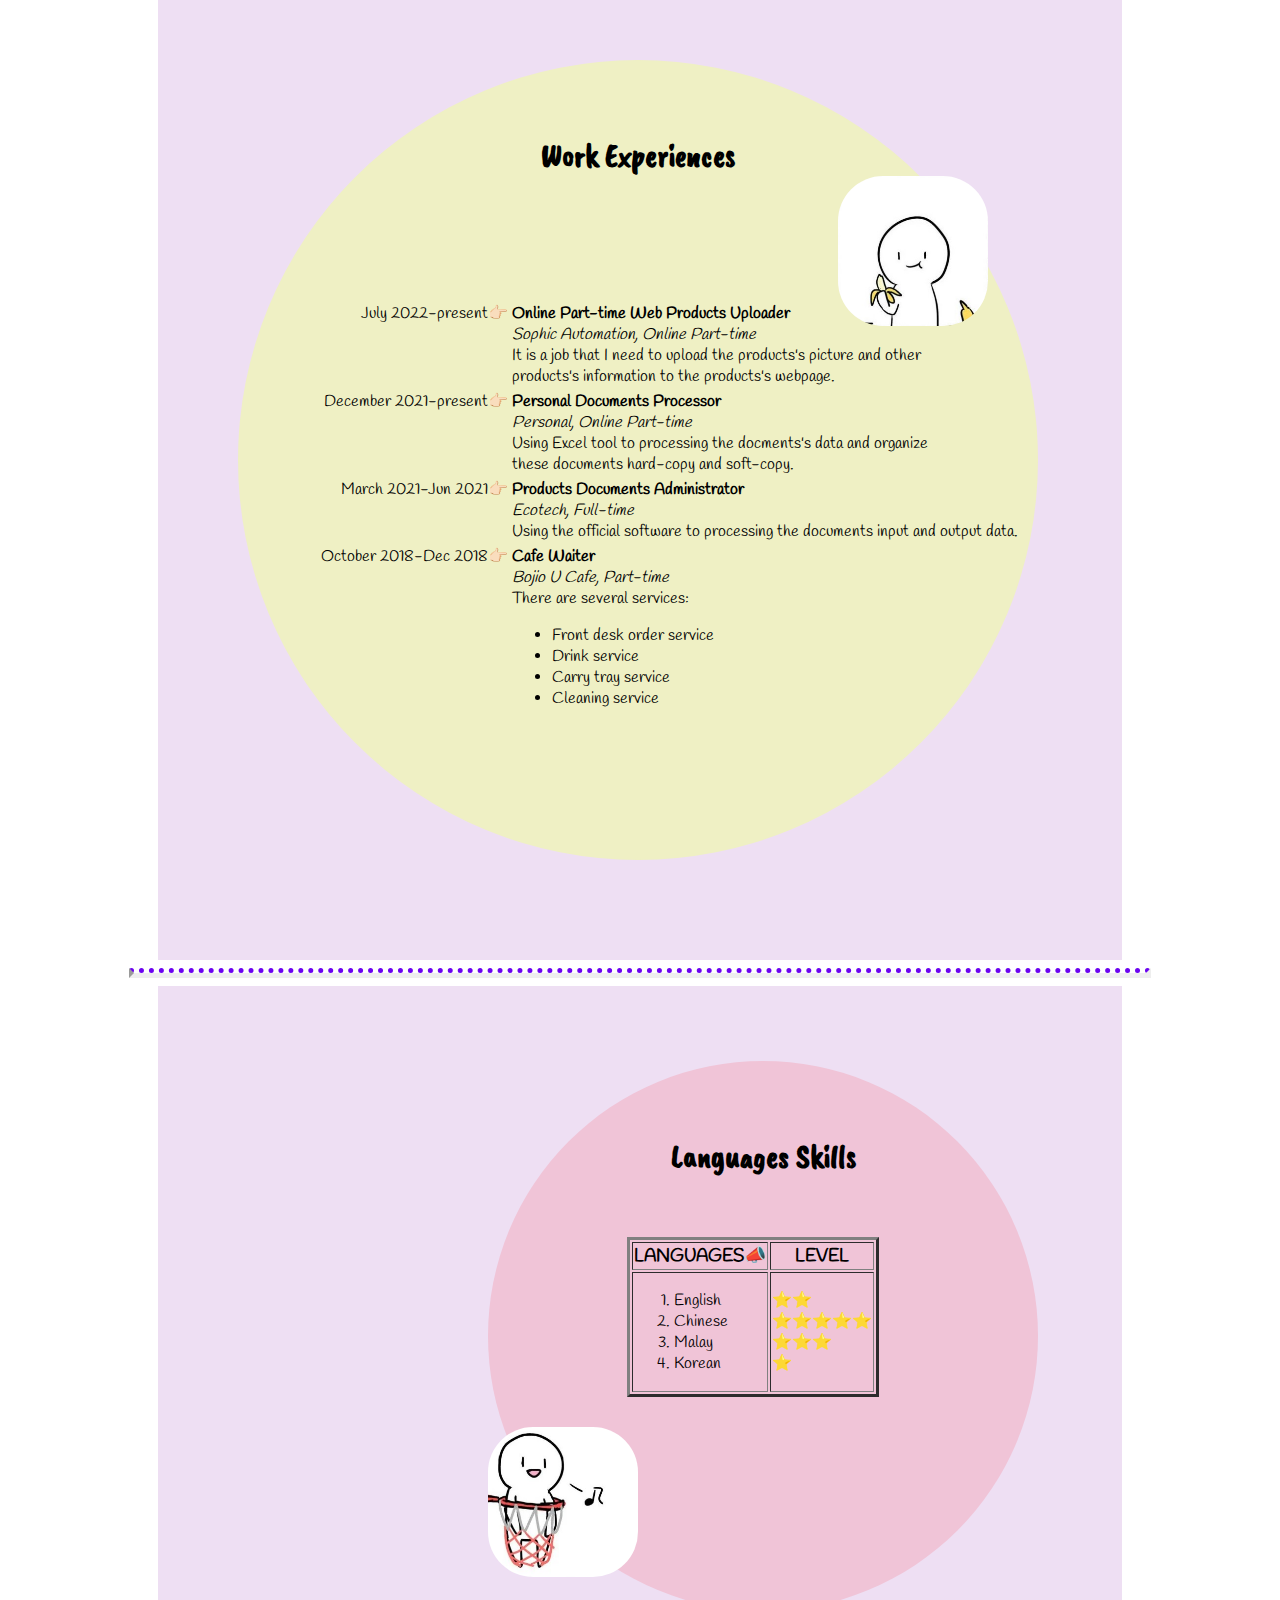
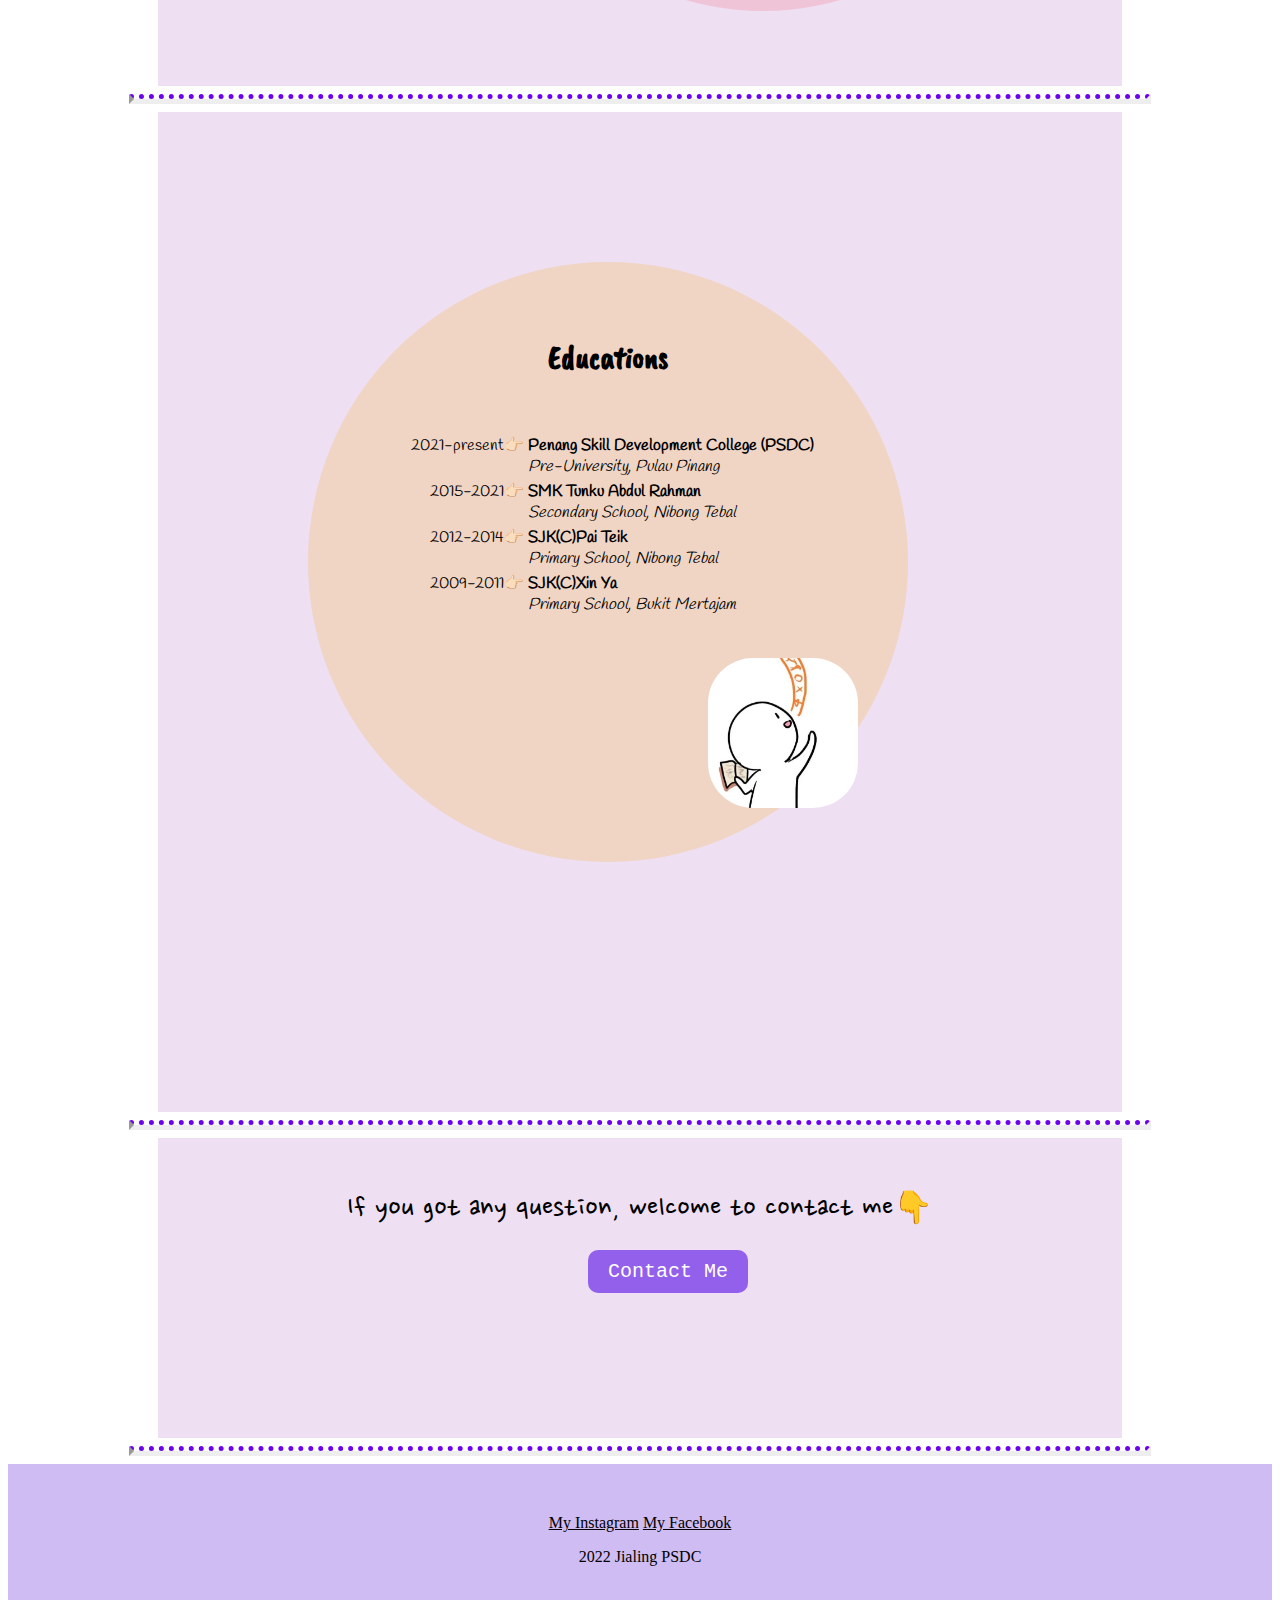
==== commit 16d22457: "Add files via upload" ====
--- a/index.html
+++ b/index.html
@@ -15,11 +15,11 @@
   <div class="top">
       <img src="Image (2).jpg" alt="profile-pic" class="toppic">
       <a href="#me" class="toplink">About</a>
-      <a href="#pd" class="toplink">Personal</a>
-      <a href="#we" class="toplink">Experiences</a>
-      <a href="#ls" class="toplink">Skills</a>
-      <a href="#e" class="toplink">Educations</a>
-      <a href="Conctact me.html" class="toplink">Contact Me</a>
+      <a href="#pd" class="toplink2">Personal</a>
+      <a href="#we" class="toplink2">Experiences</a>
+      <a href="#ls" class="toplink2">Skills</a>
+      <a href="#e" class="toplink2">Educations</a>
+      <a href="Conctact me.html" class="toplink2">Contact Me</a>
   </div>
   <!-- Introduction -->
   <div class="intro" id="me">
@@ -40,10 +40,9 @@
   <hr>
 <!-- Personal Detail -->
   <div class="PD" id="pd">
-    <div class="PD-text">
-      <h1>Personal Details</h1>
-    </div>
     <div class="PD-circle">
+      <h1 class="PD-text">Personal Details</h1>
+      <img src="PD.jpg" alt="PD-img" class="PD-img">
       <div class="PD-detail">
         <table>
           <tbody>
@@ -99,15 +98,13 @@
         </table>
       </div>
     </div>
-    <img src="PD.jpg" alt="PD-img" class="PD-img">
   </div>
   <hr>
 <!-- Work Experiences -->
   <div class="WE" id="we">
-    <div class="WE-text">
-      <h1>Work Experiences</h1>
-    </div>
     <div class="WE-circle">
+      <h1 class="WE-text">Work Experiences</h1>
+      <img src="WE.jpg" alt="WE-img" class="WE-img">
       <div class="WE-detail">
         <table>
           <tbody>
@@ -153,15 +150,13 @@
         </table>
       </div>
     </div>
-    <img src="WE.jpg" alt="WE-img" class="WE-img">
   </div>
   <hr>
 <!-- Languages Skills -->
   <div class="LS" id="ls">
-    <div class="LS-text">
-      <h1>Languages Skills</h1>
-    </div>
     <div class="LS-circle">
+      <h1 class="LS-text">Languages Skills</h1>
+      <img src="LS.jpg" alt="LS-img" class="LS-img">
       <div class="LS-detail">
         <table border="3">
           <thead>
@@ -191,15 +186,13 @@
         </table>
       </div>
     </div>
-    <img src="LS.jpg" alt="LS-img" class="LS-img">
   </div>
   <hr>
 <!-- Education -->
 <div class="E" id="e">
-  <div class="E-text">
-    <h1>Educations</h1>
-  </div>
   <div class="E-circle">
+    <h1 class="E-text">Educations</h1>
+    <img src="E.jpeg" alt="E-img" class="E-img">
     <div class="E-detail">
       <table>
         <tbody>
@@ -235,7 +228,6 @@
       </table>
     </div>
   </div>
-  <img src="E.jpeg" alt="E-img" class="E-img">
 </div>
 <hr>
 <!-- Contact Me -->
--- a/style.css
+++ b/style.css
@@ -20,20 +20,23 @@
   width:100px;
   border-radius: 80%;
   margin-top: 25px;
-  margin-left:500px;
+  margin-left:250px;
   display: inline-block;
 }
 .toplink{
   color: black;
   font-family: 'Itim', cursive;
   display:inline-box;
-  position:relative;
-  left:400px;
-  bottom:50px;
+  margin: 50px 0px 50px 400px;
+}
+.toplink2{
+  color: black;
+  font-family: 'Itim', cursive;
+  display:inline-box;
 }
 /* Introduction */
 .intro{
-  height: 500px;
+  height: 550px;
   background-color: #CFBCF2;
   margin-top: 0px;
 }
@@ -41,39 +44,32 @@
   font-size: 1.5em;
   font-family: 'Pacifico', cursive;
   display: inline-block;
-  margin-top: 50px;
-  position: relative;
-  left: 750px;
+  margin: 50px 0px 0px 500px;
 }
 .intro-text{
   font-size: 2em;
   text-align: center;
   font-family: 'Nanum Pen Script', cursive;
   display: inline-block;
-  position:relative;
-  top: 90px;
-  left: 300px;
+  margin: 0px 0px 0px 400px;
 }
 .intro-abouttext{
   font-size: 1em;
   text-align: center;
   font-family: 'Handlee', cursive;
   display: inline-block;
-  margin:50px 100px auto 100px;
+  margin:auto 50px auto 50px;
 }
 /* Personal Details */
 .PD{
   height: 800px;
   background-color: #EEDFF3;
-  margin:auto 200px auto 200px;
+  margin:auto 150px auto 150px;
 }
 .PD-text{
-  display: inline-block;
-  font-family: 'Caveat Brush', cursive;
-  padding-top:5px;
-  position: relative;
-  bottom: 200px;
-  left: 400px;
+  font-family: 'Caveat Brush', cursive;
+  padding-top:5px;
+  margin: 70px 0px 0px 0px;
 }
 .PD-circle{
   display: inline-block;
@@ -81,37 +77,32 @@
   height: 600px;
   width: 600px;
   border-radius:50%;
-  margin-top:100px;
+  margin:100px 0px 0px 300px;
 }
 .PD-detail{
   display: inline-block;
   font-family: 'Handlee', cursive;
   position: relative;
-  left: 210px;
-  top: 150px;
+  left: 70px;
+  top: 30px;
 }
 .PD-img{
   display: inline-block;
-  height: 300px;
-  width: 300px;
-  position: relative;
-  left: 100px;
-  top: 100px;
+  height: 150px;
+  width: 150px;
+  margin:0px 0px 200px 0px;
   border-radius: 30%;
 }
 /* Work Experiences */
 .WE{
   height: 1000px;
   background-color: #EEDFF3;
-  margin:auto 200px auto 200px;
+  margin:auto 150px auto 150px;
 }
 .WE-text{
-  display: inline-block;
-  font-family: 'Caveat Brush', cursive;
-  padding-top:5px;
-  position: relative;
-  bottom: 310px;
-  left: 850px;
+  font-family: 'Caveat Brush', cursive;
+  padding-top:5px;
+  margin: 70px 0px 0px 0px;
 }
 .WE-circle{
   display: inline-block;
@@ -119,108 +110,93 @@
   height: 800px;
   width: 800px;
   border-radius:50%;
-  margin-top:100px;
-  margin-left: 350px;
+  margin:100px 0px 0px 80px;
 }
 .WE-detail{
   display: inline-block;
   font-family: 'Handlee', cursive;
   position: relative;
-  left: 90px;
-  top: 190px;
+  left: 80px;
+  bottom: 80px;
 }
 .WE-img{
   display: inline-block;
-  height: 300px;
-  width: 300px;
-  position: relative;
-  left: 150px;
-  bottom: 550px;
+  height: 150px;
+  width: 150px;
+  margin:0px 0px 50px 600px;
   border-radius: 30%;
 }
 /* langueges Skills */
 .LS{
   height: 700px;
   background-color: #EEDFF3;
-  margin:auto 200px auto 200px;
+  margin:auto 150px auto 150px;
 }
 .LS-text{
-  display: inline-block;
-  font-family: 'Caveat Brush', cursive;
-  padding-top:5px;
-  position: relative;
-  bottom: 40px;
-  left: 450px;
+  font-family: 'Caveat Brush', cursive;
+  padding-top:5px;
+  margin: 70px 0px 0px 0px;
 }
 .LS-circle{
   display: inline-block;
   background-color: #F0C4D7;
-  height: 500px;
-  width: 500px;
-  border-radius:50%;
-  margin-top:100px;
-  margin-left: 100px;
+  height: 550px;
+  width: 550px;
+  border-radius:50%;
+  margin:75px 0px 0px 330px;
 }
 .LS-detail{
   display: inline-block;
   font-family: 'Handlee', cursive;
   position: relative;
-  left: 120px;
-  top: 190px;
+  bottom: 180px;
+  right: 65px;
 }
 .LS-img{
   display: inline-block;
-  height: 300px;
-  width: 300px;
-  position: relative;
-  left: 100px;
-  top: 250px;
+  height: 150px;
+  width: 150px;
+  margin:250px 50px 0px 0px;
   border-radius: 30%;
 }
 /* Educations */
 .E{
   height: 1000px;
   background-color: #EEDFF3;
-  margin:auto 200px auto 200px;
+  margin:auto 150px auto 150px;
 }
 .E-text{
-  display: inline-block;
-  font-family: 'Caveat Brush', cursive;
-  padding-top:5px;
-  position: relative;
-  bottom: 40px;
-  left: 900px;
+  font-family: 'Caveat Brush', cursive;
+  padding-top:5px;
+  margin: 70px 0px 0px 0px;
 }
 .E-circle{
   display: inline-block;
   background-color: #F0D5C4;
-  height: 700px;
-  width: 700px;
-  border-radius:50%;
-  margin-top:100px;
-  margin-left: 500px;
+  height: 600px;
+  width: 600px;
+  border-radius:50%;
+  margin:150px 0px 0px 150px;
 }
 .E-detail{
   display: inline-block;
   font-family: 'Handlee', cursive;
   position: relative;
-  left: 150px;
-  top: 250px;
+  left: 100px;
+  bottom: 380px;
 }
 .E-img{
   display: inline-block;
-  height: 300px;
-  width: 300px;
-  position: relative;
-  left: 230px;
-  bottom: 500px;
+  height: 150px;
+  width: 150px;
+  margin:280px 0px 0px 400px;
   border-radius: 30%;
 }
 /* Contact Me */
 .CM{
   height: 300px;
   background-color: #EEDFF3;
-  margin:auto 200px auto 200px;
+  margin:auto 150px auto 150px;
 }
 .CM-text{
   text-align: center;
@@ -239,17 +215,10 @@
   background: #9360EC;
   padding: 10px 20px 10px 20px;
   text-decoration: none;
-  display:inline-block;
-  position:relative;
-  left:650px;
+  margin:0px 0px 0px 430px;
 }
 .CM-button:hover {
   background: #7700ff;
-  /* background-image: -webkit-linear-gradient(top, #7700ff, #a200ff);
-  background-image: -moz-linear-gradient(top, #7700ff, #a200ff);
-  background-image: -ms-linear-gradient(top, #7700ff, #a200ff);
-  background-image: -o-linear-gradient(top, #7700ff, #a200ff);
-  background-image: linear-gradient(to bottom, #7700ff, #a200ff); */
   text-decoration: none;
 }
 /* Bottom  */
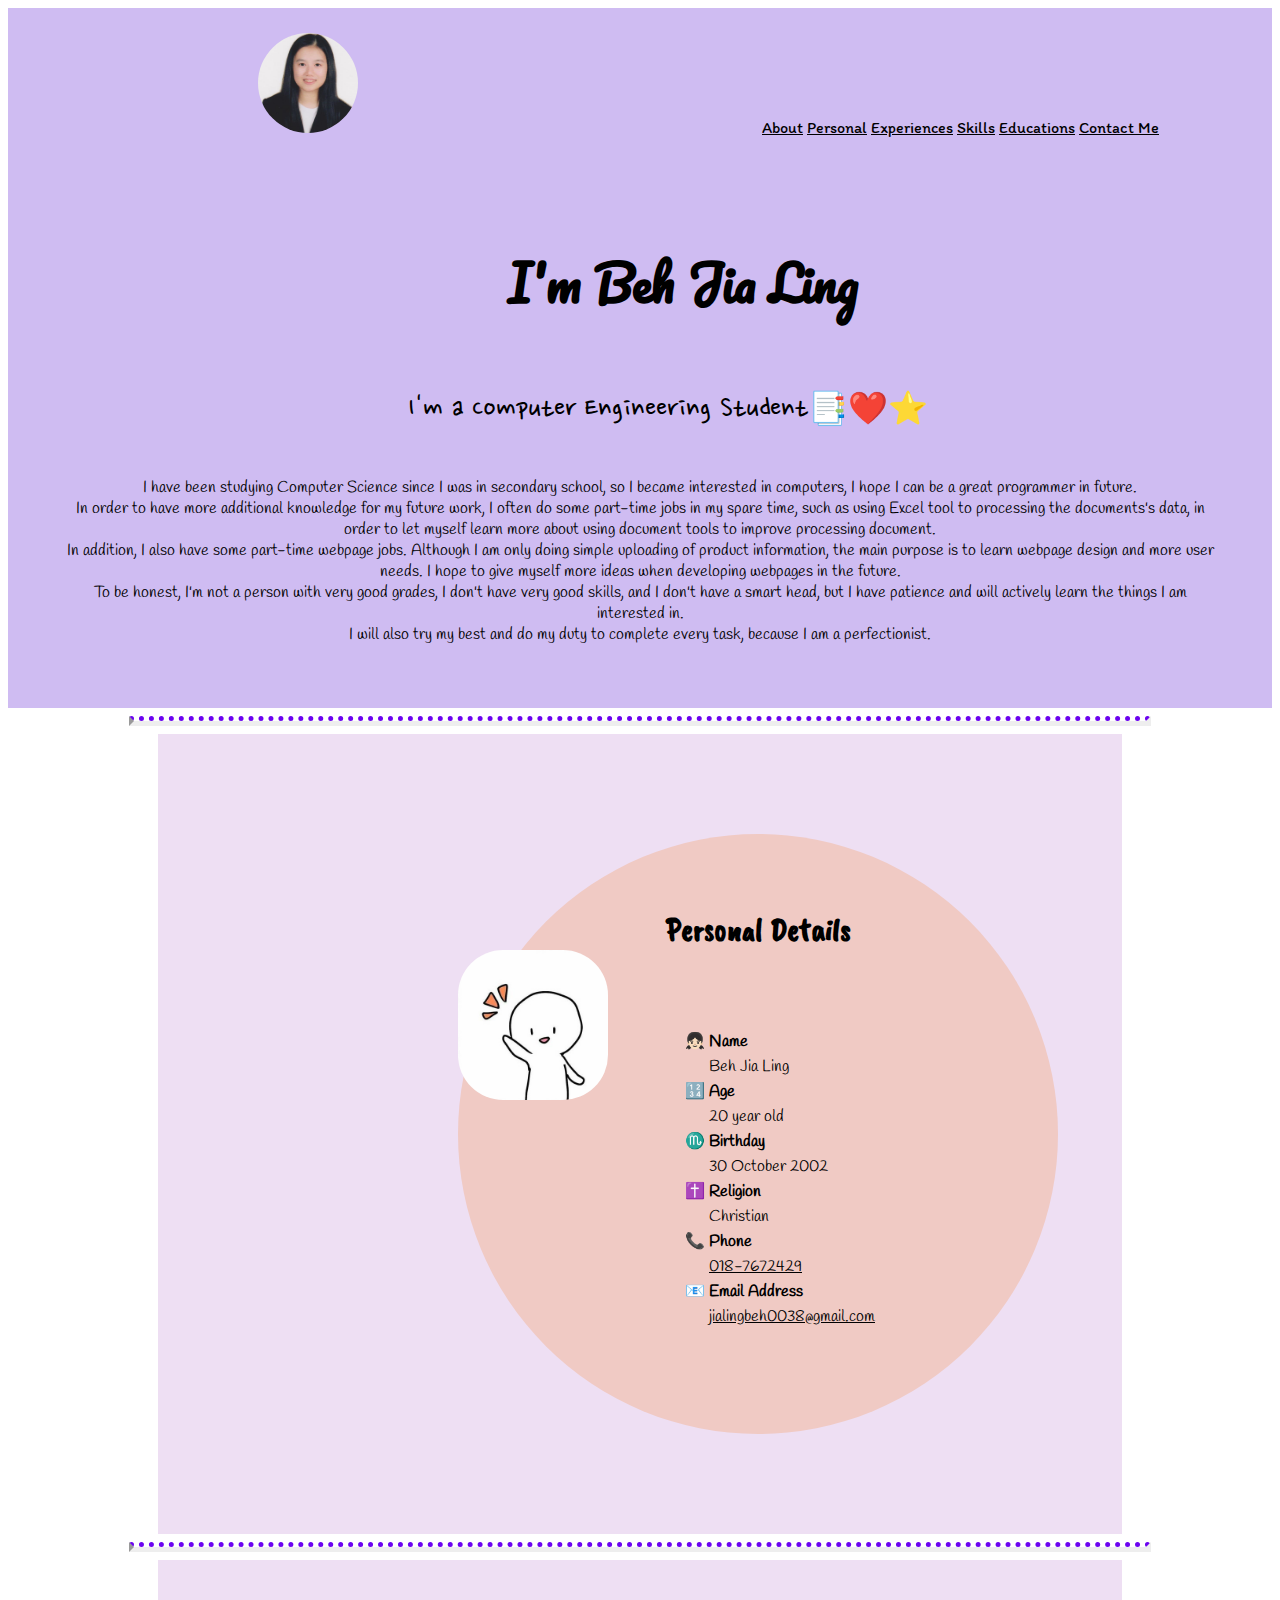
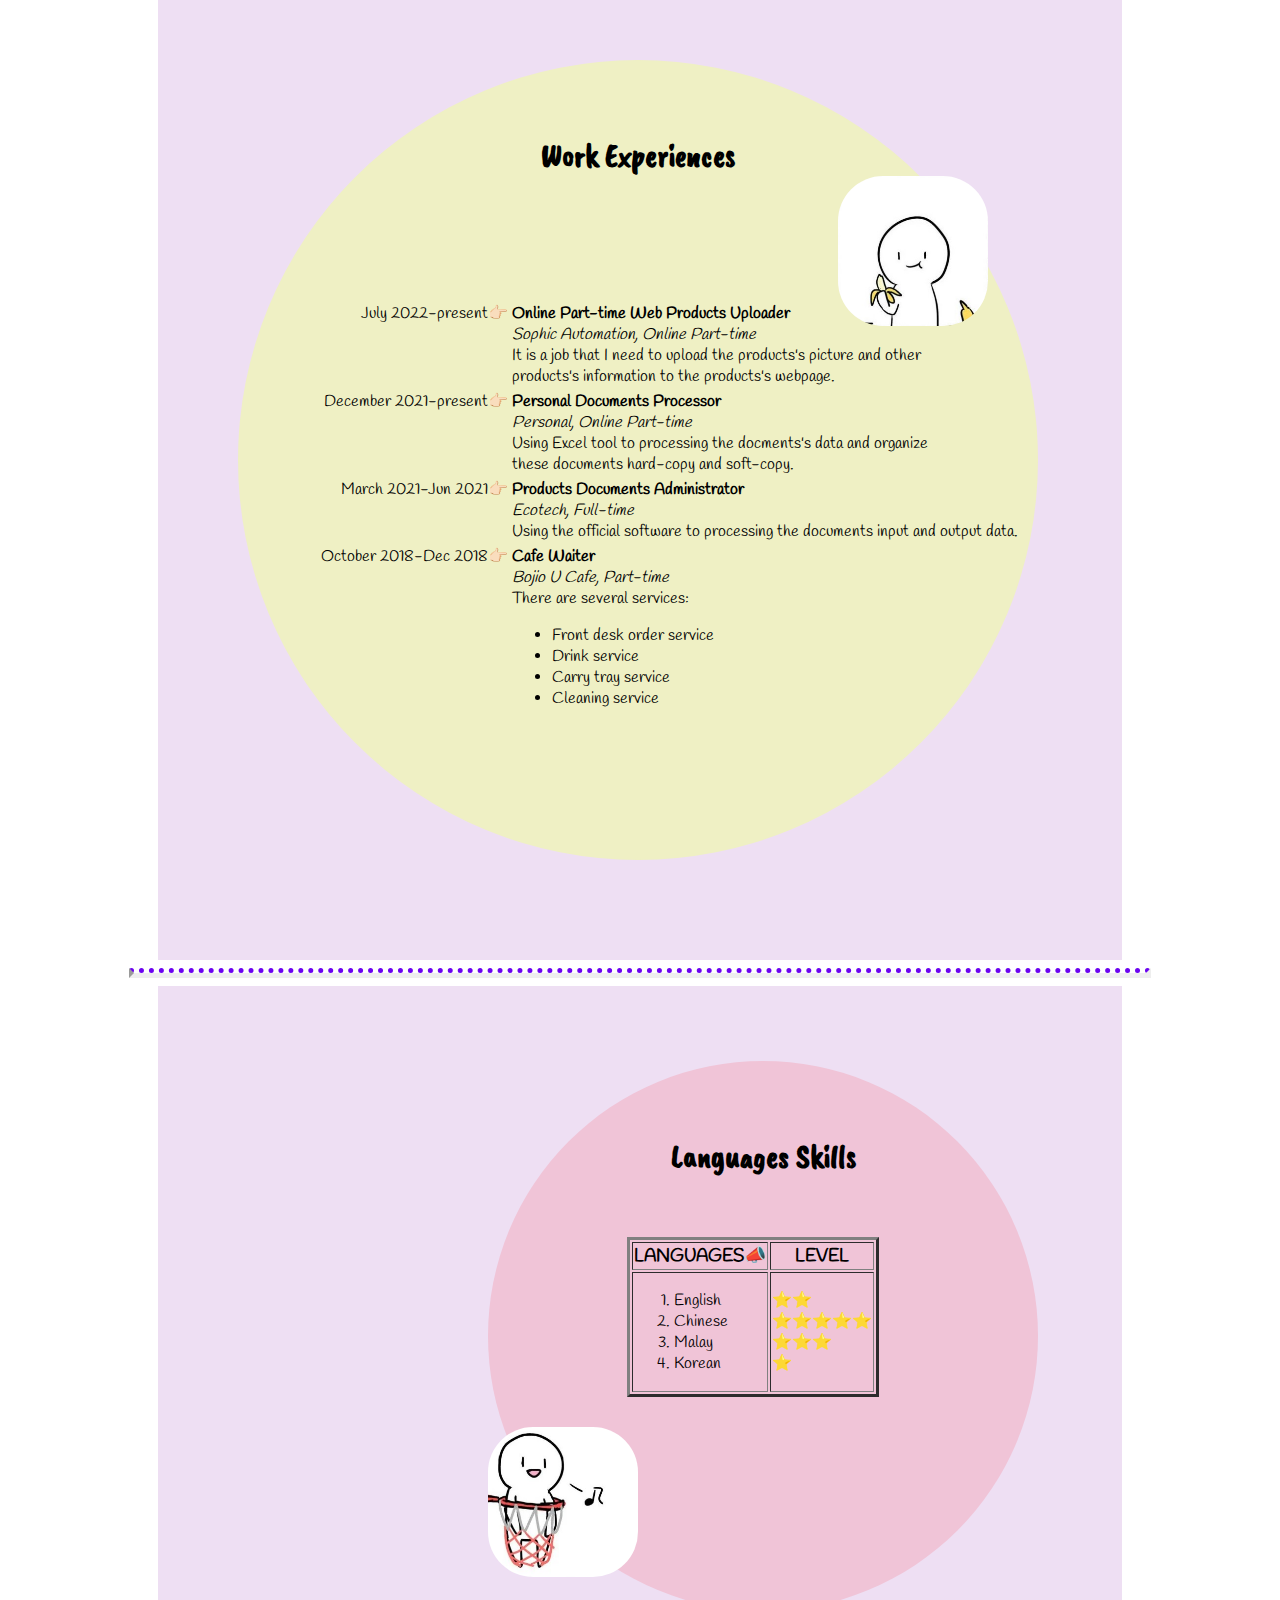
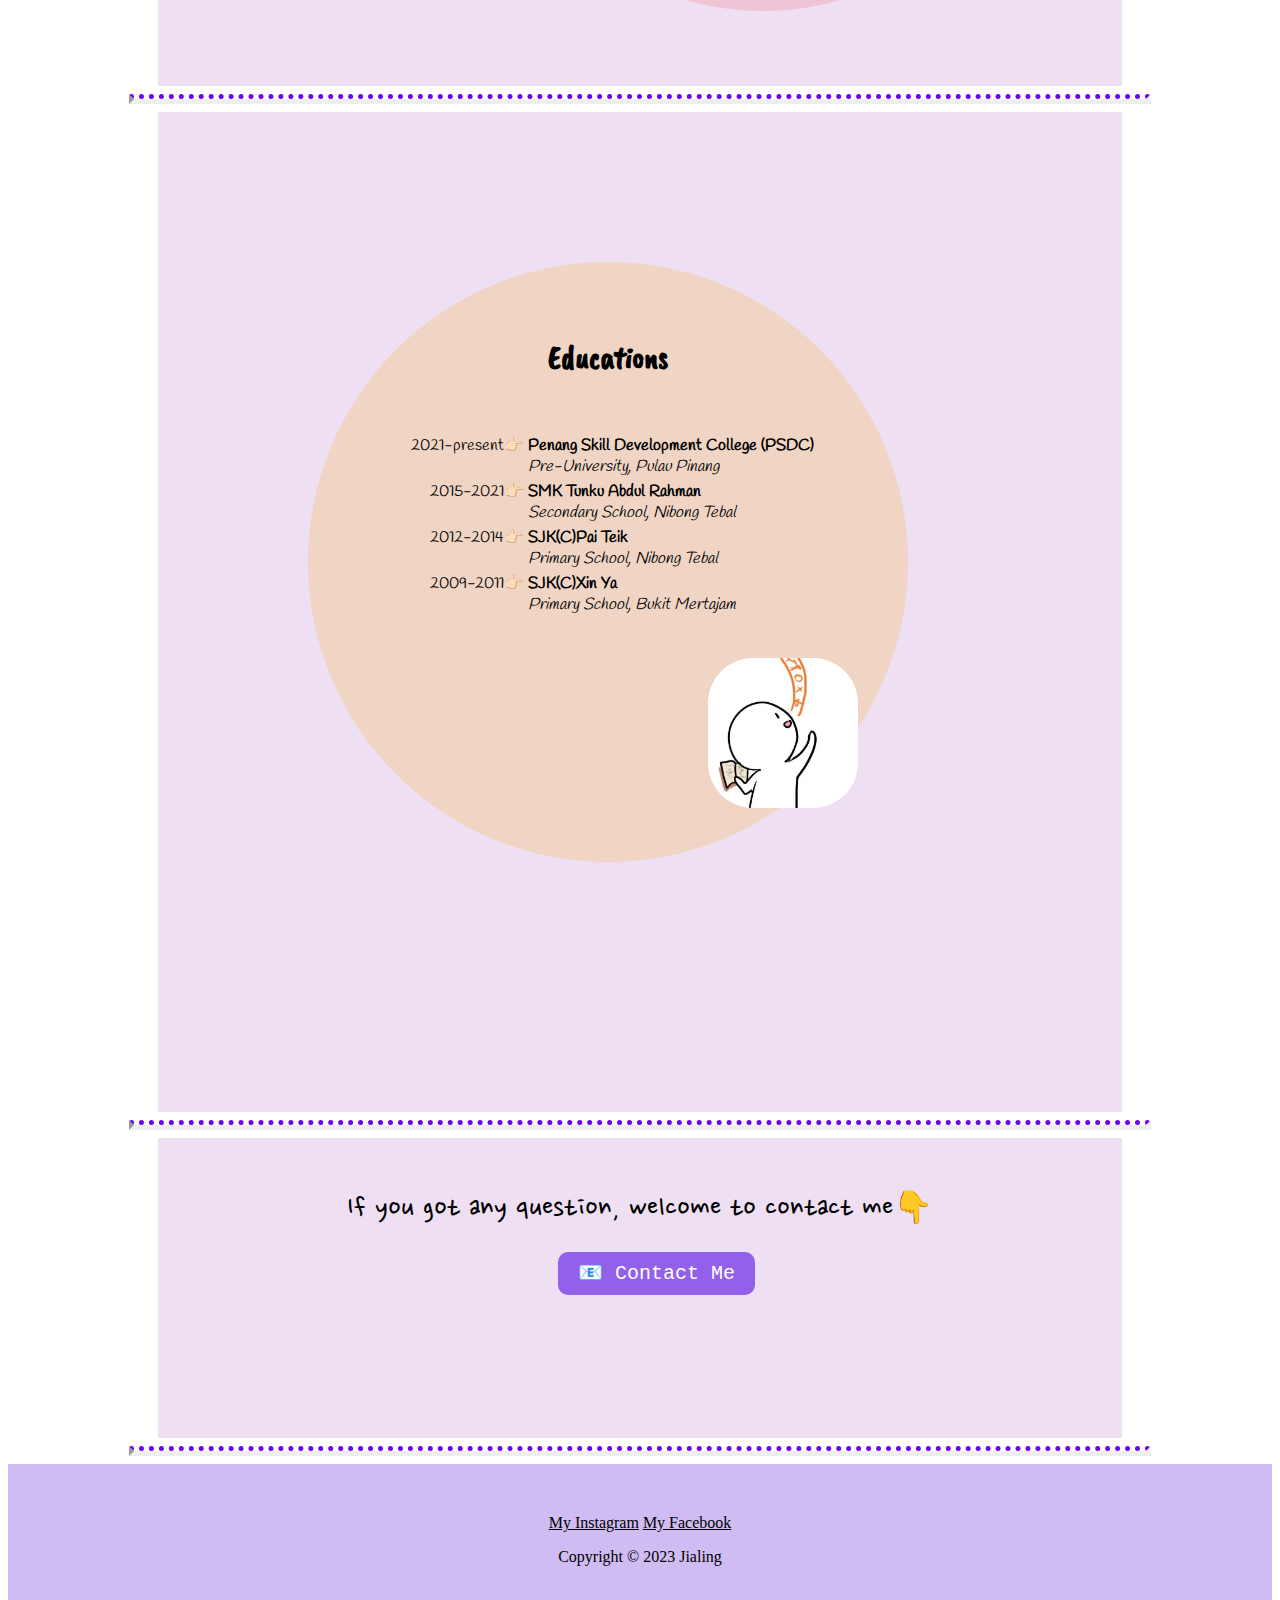
==== commit d759b367: "Add files via upload" ====
--- a/index.html
+++ b/index.html
@@ -233,7 +233,7 @@
 <!-- Contact Me -->
   <div class="CM">
     <p class="CM-text">If you got any question, welcome to contact me👇</p>
-    <a href="Conctact me.html" class="CM-button">Contact Me</a>
+    <a href="Conctact me.html" class="CM-button">📧 Contact Me</a>
   </div>
   <hr>
 <!-- Bottom -->
@@ -241,6 +241,6 @@
     <div class="sm">
       <a href="https://www.instagram.com/gareung_1258/">My Instagram</a>
       <a href="https://www.facebook.com/profile.php?id=100008456252812"> My Facebook</a>
-      <p class="alias">2022 Jialing PSDC</p>
-    </div>
-  </div>
+      <p class="alias">Copyright © 2023 Jialing</p>
+    </div>
+  </div>
--- a/style.css
+++ b/style.css
@@ -215,7 +215,7 @@
   background: #9360EC;
   padding: 10px 20px 10px 20px;
   text-decoration: none;
-  margin:0px 0px 0px 430px;
+  margin:0px 0px 0px 400px;
 }
 .CM-button:hover {
   background: #7700ff;
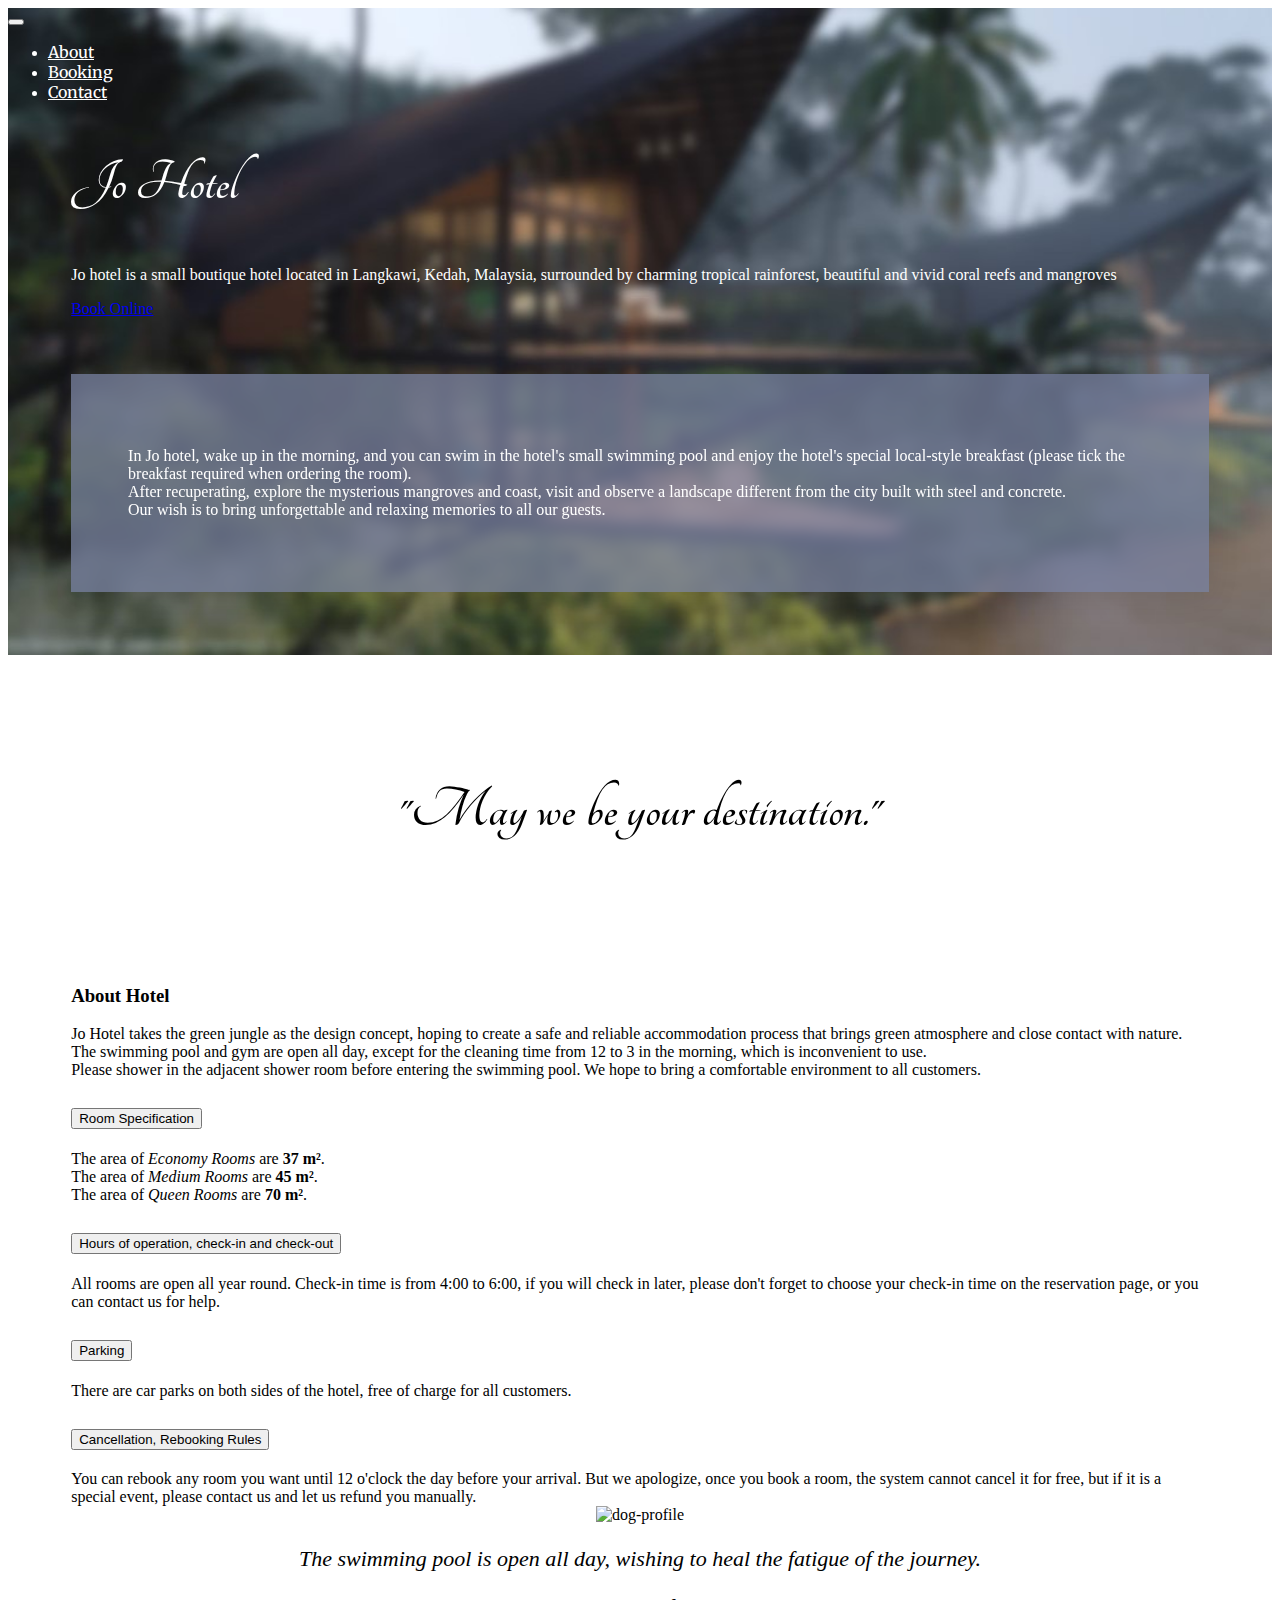
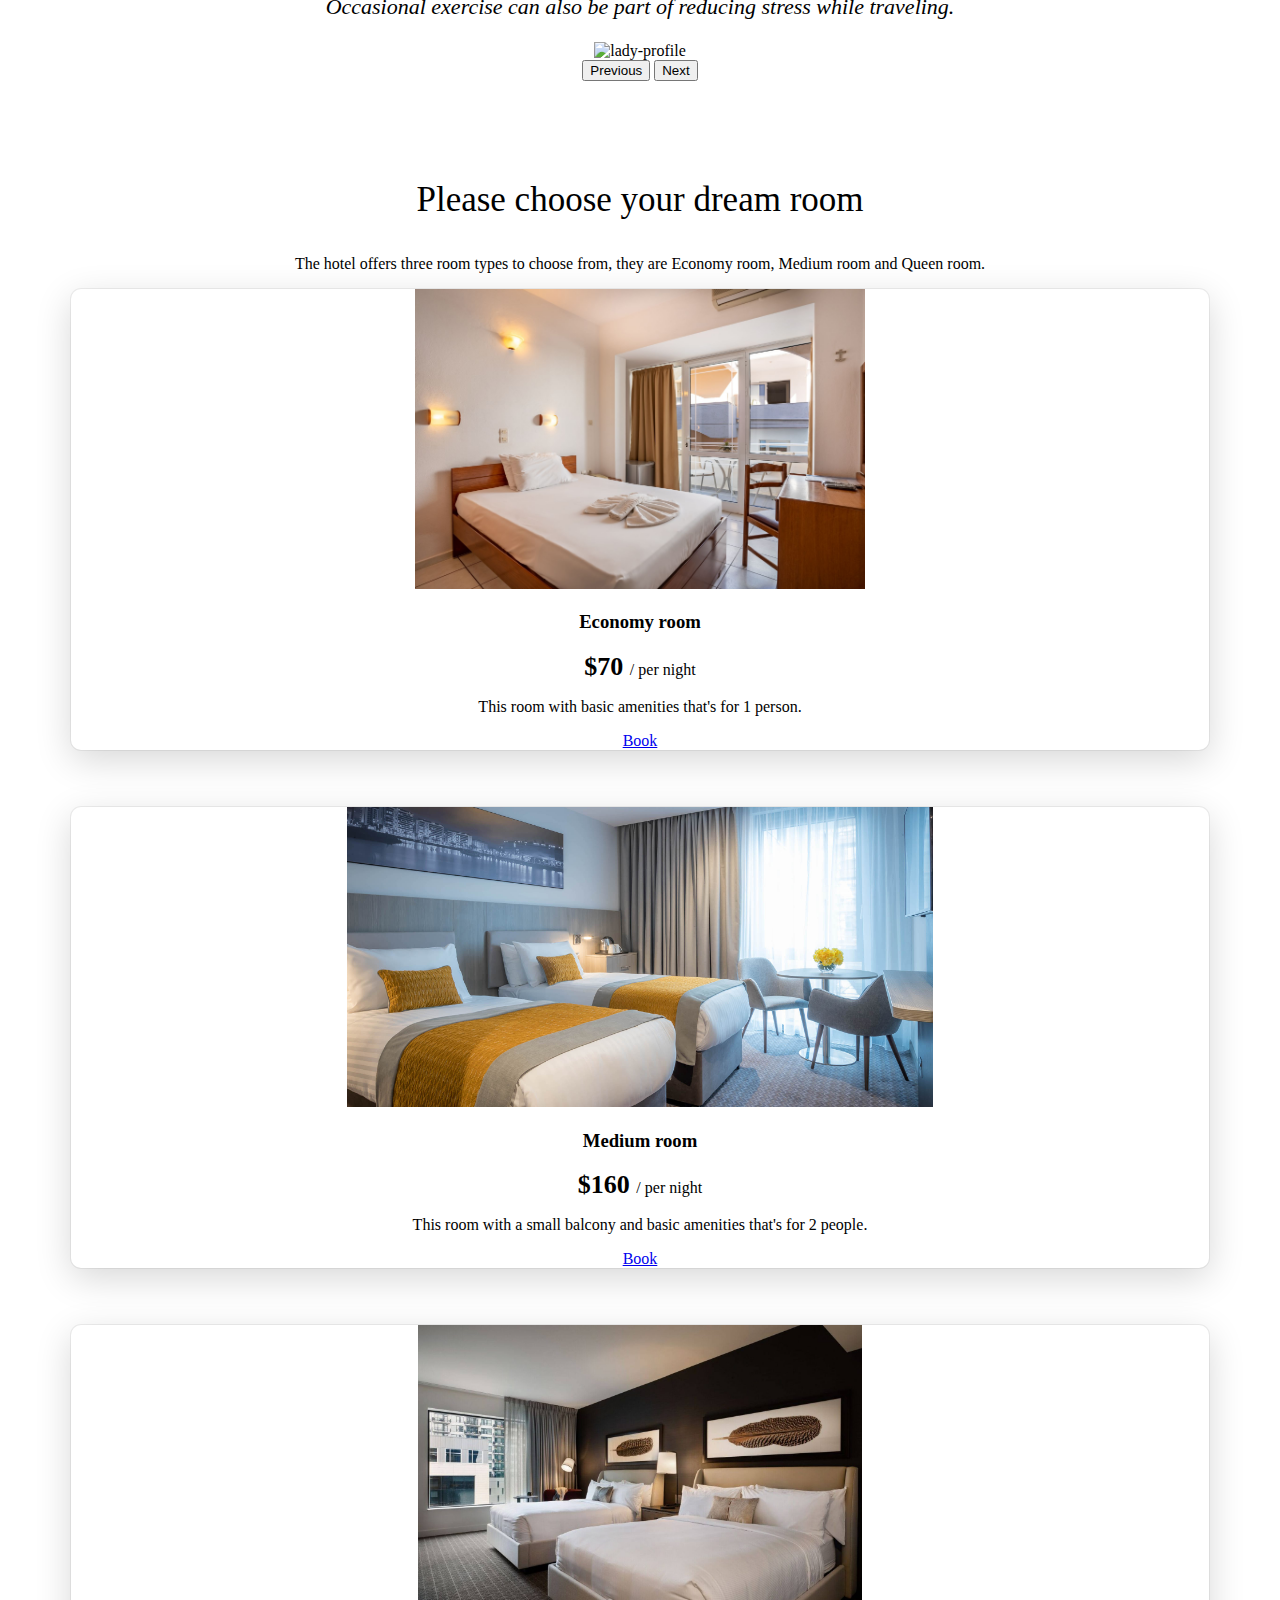
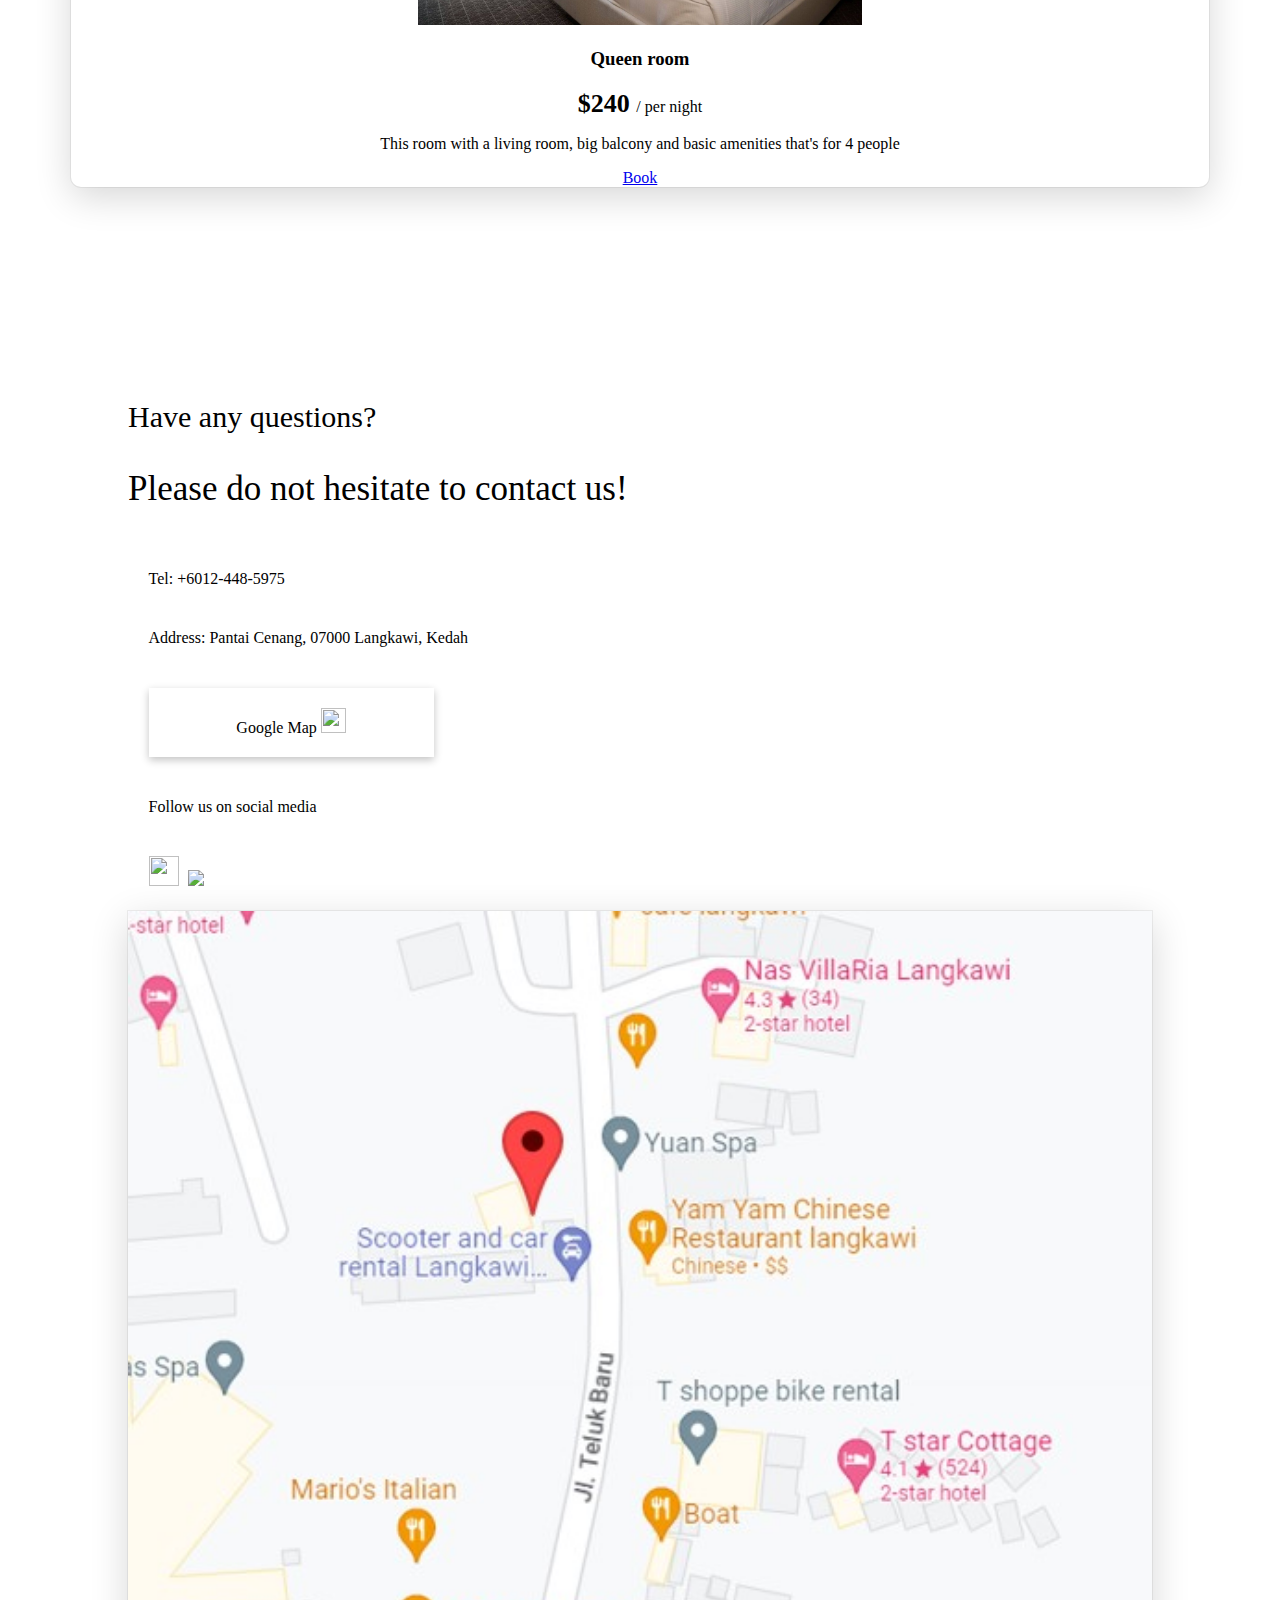
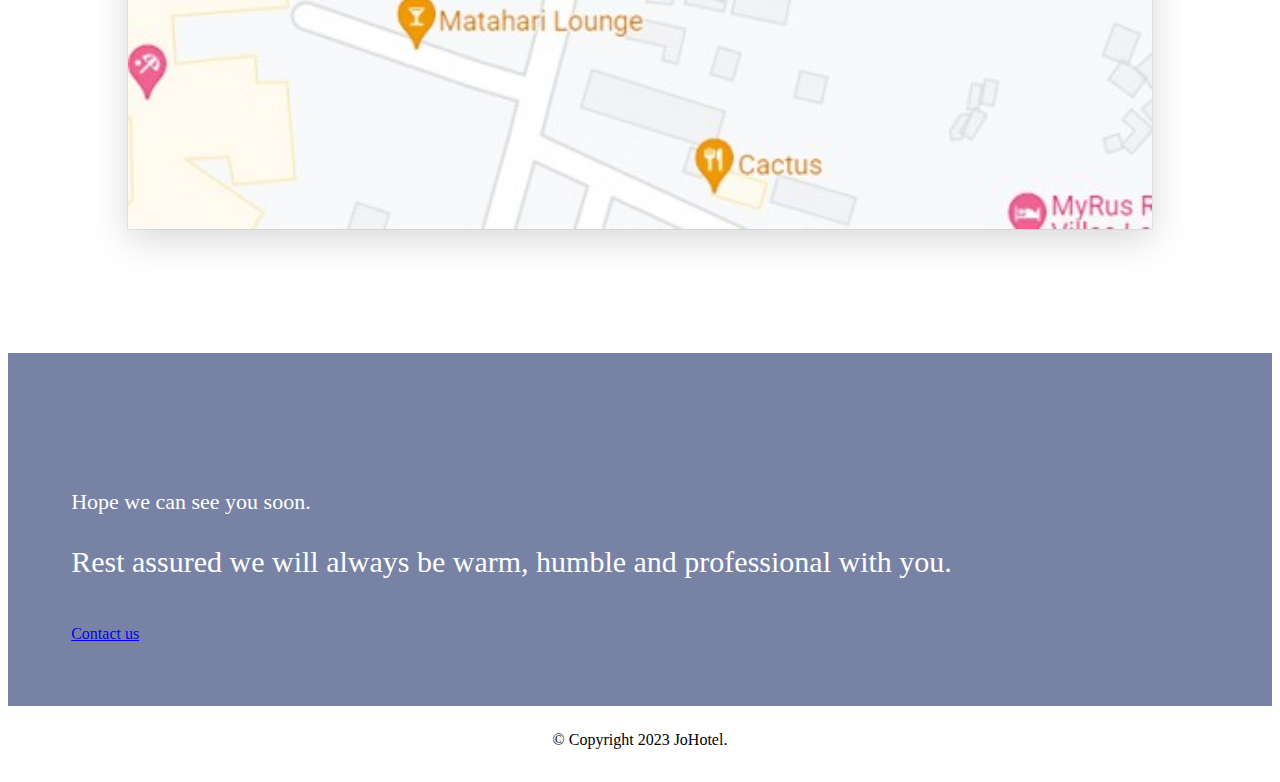
==== commit 4302aeb4: "Add files via upload" ====
--- a/index.html
+++ b/index.html
@@ -1,246 +1,249 @@
-<!DOCTYPE html>
-<html lang="en" dir="ltr">
+<!doctype html>
+<html lang="en">
   <head>
     <meta charset="utf-8">
+    <meta name="viewport" content="width=device-width, initial-scale=1">
     <link rel="icon" href="favicon (1).ico">
-    <title>Beh Jia Ling</title>
+    <title>Jo Hotel</title>
+    <link href="https://cdn.jsdelivr.net/npm/bootstrap@5.3.0-alpha1/dist/css/bootstrap.min.css" rel="stylesheet" integrity="sha384-GLhlTQ8iRABdZLl6O3oVMWSktQOp6b7In1Zl3/Jr59b6EGGoI1aFkw7cmDA6j6gD" crossorigin="anonymous">
+    <script src="https://cdn.jsdelivr.net/npm/bootstrap@5.3.0-alpha1/dist/js/bootstrap.bundle.min.js" integrity="sha384-w76AqPfDkMBDXo30jS1Sgez6pr3x5MlQ1ZAGC+nuZB+EYdgRZgiwxhTBTkF7CXvN" crossorigin="anonymous"></script>
     <link rel="stylesheet" href="style.css">
-    <!-- font -->
+    <script src="https://kit.fontawesome.com/9a7339b4be.js" crossorigin="anonymous"></script>
     <link rel="preconnect" href="https://fonts.googleapis.com">
     <link rel="preconnect" href="https://fonts.gstatic.com" crossorigin>
-    <link href="https://fonts.googleapis.com/css2?family=Caveat+Brush&family=Handlee&family=Itim&family=Nanum+Pen+Script&family=Pacifico&display=swap" rel="stylesheet">
+    <link href="https://fonts.googleapis.com/css2?family=Marck+Script&family=Merriweather&family=Old+Standard+TT&family=Tangerine&display=swap" rel="stylesheet">
   </head>
   <body>
-    <!-- Top -->
-  <div class="top">
-      <img src="Image (2).jpg" alt="profile-pic" class="toppic">
-      <a href="#me" class="toplink">About</a>
-      <a href="#pd" class="toplink2">Personal</a>
-      <a href="#we" class="toplink2">Experiences</a>
-      <a href="#ls" class="toplink2">Skills</a>
-      <a href="#e" class="toplink2">Educations</a>
-      <a href="Conctact me.html" class="toplink2">Contact Me</a>
-  </div>
-  <!-- Introduction -->
-  <div class="intro" id="me">
-    <div class="intro-me">
-      <h1>I'm Beh Jia Ling</h1>
+    <section id="top">
+      <!-- navbar -->
+      <nav class="navbar navbar-expand-lg">
+        <div class="container-fluid">
+          <!-- <a class="navbar-brand" href="#">Jo Hotel</a> -->
+          <button class="navbar-toggler" type="button" data-bs-toggle="collapse" data-bs-target="#navbarNavDropdown" aria-controls="navbarNavDropdown" aria-expanded="false" aria-label="Toggle navigation">
+            <span class="navbar-toggler-icon"></span>
+          </button>
+          <div class="collapse navbar-collapse" id="navbarNavDropdown">
+            <ul class="navbar-nav ms-auto">
+              <!-- <li class="nav-item dropdown">
+                <a class="nav-link dropdown-toggle" href="#" role="button" data-bs-toggle="dropdown" aria-expanded="false">
+                  <i class="fa-solid fa-cart-shopping"></i>
+                </a>
+                <ul class="dropdown-menu">
+                  <li><a class="dropdown-item" href="#">My Purchase</a></li>
+                </ul>
+              </li> -->
+              <li class="nav-item">
+                <a class="nav-link ft4" href="#about">About</a>
+              </li>
+              <li class="nav-item">
+                <a class="nav-link ft4" href="#booking">Booking</a>
+              </li>
+              <li class="nav-item">
+                <a class="nav-link ft4" href="#contact">Contact</a>
+              </li>
+            </ul>
+          </div>
+        </div>
+      </nav>
+
+      <!-- title -->
+      <div class="container">
+      <div class="row">
+        <div class="col-lg-6 tt-space">
+          <h2 class="ft">Jo Hotel</h2>
+          <p>Jo hotel is a small boutique hotel located in Langkawi, Kedah, Malaysia, surrounded by charming tropical rainforest, beautiful and vivid coral reefs and mangroves</p>
+          <a href="#booking" class="btn btn-outline-light">Book Online<i class="fa-solid fa-arrow-right icon"></i></a>
+        </div>
+        <div class="col-lg-6 glass">
+          <p>In Jo hotel, wake up in the morning, and you can swim in the hotel's small swimming pool and enjoy the hotel's special local-style breakfast (please tick the breakfast required when ordering the room).<br>
+          After recuperating, explore the mysterious mangroves and coast, visit and observe a landscape different from the city built with steel and concrete.<br>
+          Our wish is to bring unforgettable and relaxing memories to all our guests.
+          </p>
+        </div>
+      </div>
     </div>
-    <div class="intro-text">
-      <p>I'm a Computer Engineering Student📑❤️⭐</p>
-    </div>
-    <div class="intro-abouttext">
-      <p>I have been studying Computer Science since I was in secondary school, so I became interested in computers, I hope I can be a great programmer in future.
-      <br>In order to have more additional knowledge for my future work, I often do some part-time jobs in my spare time, such as using Excel tool to processing the documents's data, in order to let myself learn more about using document tools to improve processing document.
-      <br>In addition, I also have some part-time webpage jobs. Although I am only doing simple uploading of product information, the main purpose is to learn webpage design and more user needs. I hope to give myself more ideas when developing webpages in the future.
-      <br>To be honest, I'm not a person with very good grades, I don't have very good skills, and I don't have a smart head, but I have patience and will actively learn the things I am interested in.
-      <br>I will also try my best and do my duty to complete every task, because I am a perfectionist.</p>
-    </div>
-  </div>
-  <hr>
-<!-- Personal Detail -->
-  <div class="PD" id="pd">
-    <div class="PD-circle">
-      <h1 class="PD-text">Personal Details</h1>
-      <img src="PD.jpg" alt="PD-img" class="PD-img">
-      <div class="PD-detail">
-        <table>
-          <tbody>
-            <tr>
-              <td>👧🏻</td>
-              <td><b>Name</b></td>
-            </tr>
-            <tr>
-              <td></td>
-              <td>Beh Jia Ling</td>
-            </tr>
-            <tr>
-              <td>🔢</td>
-              <td><b>Age</b></td>
-            </tr>
-            <tr>
-              <td></td>
-              <td>20 year old</td>
-            </tr>
-            <tr>
-              <td>♏</td>
-              <td><b>Birthday</b></td>
-            </tr>
-            <tr>
-              <td></td>
-              <td>30 October 2002</td>
-            </tr>
-            <tr>
-              <td>✝️</td>
-              <td><b>Religion</b></td>
-            </tr>
-            <tr>
-              <td></td>
-              <td>Christian</td>
-            </tr>
-            <tr>
-              <td>📞</td>
-              <td><b>Phone</b></td>
-            </tr>
-            <tr>
-              <td></td>
-              <td><a href="https://wa.me/<0187672429>"> 018-7672429</a></td>
-            </tr>
-            <tr>
-              <td>📧</td>
-              <td><b>Email Address</b></td>
-            </tr>
-            <tr>
-              <td></td>
-              <td><a href="mailto:jialingbeh0038@gmail.com"> jialingbeh0038@gmail.com</a></td>
-            </tr>
-          </tbody>
-        </table>
-      </div>
-    </div>
-  </div>
-  <hr>
-<!-- Work Experiences -->
-  <div class="WE" id="we">
-    <div class="WE-circle">
-      <h1 class="WE-text">Work Experiences</h1>
-      <img src="WE.jpg" alt="WE-img" class="WE-img">
-      <div class="WE-detail">
-        <table>
-          <tbody>
-            <tr>
-              <td valign="top" text align="right">July 2022-present👉🏻</td>
-              <td>
-                  <b>Online Part-time Web Products Uploader</b>
-                  <br><i>Sophic Automation, Online Part-time</i>
-                  <br>It is a job that I need to upload the products's picture and other <br>products's information to the products's webpage.
-              </td>
-            </tr>
-            <tr>
-              <td valign="top" text align="right">December 2021-present👉🏻</td>
-              <td>
-                  <b>Personal Documents Processor</b>
-                  <br><i>Personal, Online Part-time</i>
-                  <br>Using Excel tool to processing the docments's data and organize <br>these documents hard-copy and soft-copy.
-              </td>
-            </tr>
-            <tr>
-              <td valign="top" text align="right">March 2021-Jun 2021👉🏻</td>
-              <td>
-                  <b>Products Documents Administrator</b>
-                  <br><i>Ecotech, Full-time</i>
-                  <br>Using the official software to processing the documents input and output data.
-              </td>
-            </tr>
-            <tr>
-              <td valign="top" text align="right">October 2018-Dec 2018👉🏻</td>
-              <td>
-                  <b>Cafe Waiter</b>
-                  <br><i>Bojio U Cafe, Part-time</i>
-                  <br>There are several services:
-                  <ul>
-                    <li>Front desk order service</li>
-                    <li>Drink service</li>
-                    <li>Carry tray service</li>
-                    <li>Cleaning service</li>
-                  </ul>
-              </td>
-            </tr>
-          </tbody>
-        </table>
-      </div>
-    </div>
-  </div>
-  <hr>
-<!-- Languages Skills -->
-  <div class="LS" id="ls">
-    <div class="LS-circle">
-      <h1 class="LS-text">Languages Skills</h1>
-      <img src="LS.jpg" alt="LS-img" class="LS-img">
-      <div class="LS-detail">
-        <table border="3">
-          <thead>
-            <tr>
-              <td style="text-align:center"><font size=4><b>LANGUAGES📣</b></font></td>
-              <td style="text-align:center"><font size=4><b>LEVEL</b></font></td>
-            </tr>
-          </thead>
-          <tbody>
-            <tr>
-              <td>
-                <ol>
-                  <li>English </li>
-                  <li>Chinese </li>
-                  <li>Malay </li>
-                  <li>Korean </li>
-                </ol>
-              </td>
-              <td>
-                ⭐⭐<br>
-                ⭐⭐⭐⭐⭐<br>
-                ⭐⭐⭐<br>
-                ⭐
-              </td>
-            </tr>
-          </tbody>
-        </table>
-      </div>
-    </div>
-  </div>
-  <hr>
-<!-- Education -->
-<div class="E" id="e">
-  <div class="E-circle">
-    <h1 class="E-text">Educations</h1>
-    <img src="E.jpeg" alt="E-img" class="E-img">
-    <div class="E-detail">
-      <table>
-        <tbody>
-          <tr>
-            <td valign="top" text align="right">2021-present👉🏻</td>
-            <td>
-                <b>Penang Skill Development College (PSDC)</b>
-                <br><i>Pre-University, Pulau Pinang</i>
-            </td>
-          </tr>
-          <tr>
-            <td valign="top" text align="right">2015-2021👉🏻</td>
-            <td>
-                <b>SMK Tunku Abdul Rahman</b>
-                <br><i>Secondary School, Nibong Tebal</i>
-            </td>
-          </tr>
-          <tr>
-            <td valign="top" text align="right">2012-2014👉🏻</td>
-            <td>
-                <b>SJK(C)Pai Teik</b>
-                <br><i>Primary School, Nibong Tebal</i>
-            </td>
-          </tr>
-          <tr>
-            <td valign="top" text align="right">2009-2011👉🏻</td>
-            <td>
-                <b>SJK(C)Xin Ya</b>
-                <br><i>Primary School, Bukit Mertajam</i>
-            </td>
-          </tr>
-        </tbody>
-      </table>
-    </div>
-  </div>
-</div>
-<hr>
-<!-- Contact Me -->
-  <div class="CM">
-    <p class="CM-text">If you got any question, welcome to contact me👇</p>
-    <a href="Conctact me.html" class="CM-button">📧 Contact Me</a>
-  </div>
-  <hr>
-<!-- Bottom -->
-  <div class="bottom">
-    <div class="sm">
-      <a href="https://www.instagram.com/gareung_1258/">My Instagram</a>
-      <a href="https://www.facebook.com/profile.php?id=100008456252812"> My Facebook</a>
-      <p class="alias">Copyright © 2023 Jialing</p>
-    </div>
-  </div>
+    </section>
+
+    <!-- Features -->
+    <section id="feature">
+      <div class="middle-text" id="about">
+        <h3 class="ft">"May we be your destination."</h3>
+      </div>
+      <div class="row">
+        <div class="col-lg-6">
+          <h3 class="ft2">About Hotel</h3>
+          <p>Jo Hotel takes the green jungle as the design concept, hoping to create a safe and reliable accommodation process that brings green atmosphere and close contact with nature.<br>The swimming pool and gym are open all day, except for the cleaning time from 12 to 3 in the morning, which is inconvenient to use.<br> Please shower in the adjacent shower room before entering the swimming pool. We hope to bring a comfortable environment to all customers.</p>
+          <div class="accordion accordion-flush" id="accordionFlushExample">
+            <div class="accordion-item">
+              <h2 class="accordion-header" id="flush-headingOne">
+                <button class="accordion-button collapsed" type="button" data-bs-toggle="collapse" data-bs-target="#flush-collapseOne" aria-expanded="false" aria-controls="flush-collapseOne">
+                  Room Specification
+                </button>
+              </h2>
+              <div id="flush-collapseOne" class="accordion-collapse collapse" aria-labelledby="flush-headingOne" data-bs-parent="#accordionFlushExample">
+                <div class="accordion-body">The area of <i>Economy Rooms</i> are <b>37 m²</b>.<br>The area of <i>Medium Rooms</i> are <b>45 m²</b>. <br>The area of <i>Queen Rooms</i> are <b>70 m²</b>. </div>
+              </div>
+            </div>
+            <div class="accordion-item">
+              <h2 class="accordion-header" id="flush-headingTwo">
+                <button class="accordion-button collapsed" type="button" data-bs-toggle="collapse" data-bs-target="#flush-collapseTwo" aria-expanded="false" aria-controls="flush-collapseTwo">
+                  Hours of operation, check-in and check-out
+                </button>
+              </h2>
+              <div id="flush-collapseTwo" class="accordion-collapse collapse" aria-labelledby="flush-headingTwo" data-bs-parent="#accordionFlushExample">
+                <div class="accordion-body">All rooms are open all year round. Check-in time is from 4:00 to 6:00, if you will check in later, please don't forget to choose your check-in time on the reservation page, or you can contact us for help.</div>
+              </div>
+            </div>
+            <div class="accordion-item">
+              <h2 class="accordion-header" id="flush-headingThree">
+                <button class="accordion-button collapsed" type="button" data-bs-toggle="collapse" data-bs-target="#flush-collapseThree" aria-expanded="false" aria-controls="flush-collapseThree">
+                  Parking
+                </button>
+              </h2>
+              <div id="flush-collapseThree" class="accordion-collapse collapse" aria-labelledby="flush-headingThree" data-bs-parent="#accordionFlushExample">
+                <div class="accordion-body">There are car parks on both sides of the hotel, free of charge for all customers.</div>
+              </div>
+            </div>
+            <div class="accordion-item">
+              <h2 class="accordion-header" id="flush-headingfour">
+                <button class="accordion-button collapsed" type="button" data-bs-toggle="collapse" data-bs-target="#flush-collapsefour" aria-expanded="false" aria-controls="flush-collapsefour">
+                  Cancellation, Rebooking Rules
+                </button>
+              </h2>
+              <div id="flush-collapsefour" class="accordion-collapse collapse" aria-labelledby="flush-headingfour" data-bs-parent="#accordionFlushExample">
+                <div class="accordion-body">You can rebook any room you want until 12 o'clock the day before your arrival. But we apologize, once you book a room, the system cannot cancel it for free, but if it is a special event, please contact us and let us refund you manually.</div>
+              </div>
+            </div>
+          </div>
+        </div>
+        <div class="col-lg-6">
+          <!-- Testimonials -->
+          <section id="testimonials">
+            <div class="container2">
+              <div id="carouselExampleSlidesOnly" class="carousel slide" data-bs-ride="carousel">
+                <div class="carousel-inner">
+                  <div class="carousel-item active">
+                    <img class="testimonial-image" src="https://img.staticmb.com/mbcontent//images/uploads/2022/7/swimming-pool.jpg" alt="dog-profile">
+                    <p class="testimonial-text ft2"><i>The swimming pool is open all day, wishing to heal the fatigue of the journey.</i></p>
+                  </div>
+                  <div class="carousel-item">
+                    <p class="testimonial-text ft2"><i>Occasional exercise can also be part of reducing stress while traveling.</i></p>
+                    <img class="testimonial-image" src="https://emot4jriyur.exactdn.com/wp-content/uploads/2021/07/hotel-gym-gallery_1.jpg?strip=all&lossy=1&resize=1200%2C801&ssl=1" alt="lady-profile">
+                  </div>
+                </div>
+                <button class="carousel-control-prev" type="button" data-bs-target="#carouselExampleSlidesOnly" data-bs-slide="prev">
+                <span class="carousel-control-prev-icon" aria-hidden="true"></span>
+                <span class="visually-hidden">Previous</span>
+                </button>
+                <button class="carousel-control-next" type="button" data-bs-target="#carouselExampleSlidesOnly" data-bs-slide="next">
+                <span class="carousel-control-next-icon" aria-hidden="true"></span>
+                <span class="visually-hidden">Next</span>
+              </button>
+              </div>
+            </div>
+          </section>
+        </div>
+      </div>
+    </section>
+
+
+
+    <!-- card -->
+    <section id="card">
+      <div class="container2" id="booking">
+        <p style="font-size: 35px;" class="ft2">Please choose your dream room</p>
+        <p>The hotel offers three room types to choose from, they are Economy room, Medium room and Queen room.</p>
+        <div class="row">
+          <div class="col-lg-4 cd-space">
+            <div class="card">
+              <img class="picsize" src="eroomchoose 2.jpg" class="card-img-top" alt="economy room pic">
+              <div class="card-body">
+                <h3 class="card-title ft2">Economy room</h3>
+                <p><b class="ft3">$70 </b>/ per night</p>
+                <p class="card-text">This room with basic amenities that's for 1 person.</p>
+                <a href="eroomchoose.html" class="btn btn-outline-success">Book</a>
+              </div>
+            </div>
+          </div>
+          <div class="col-lg-4 cd-space">
+            <div class="card">
+              <img class="picsize" src="mroomchoose 3.jpg" class="card-img-top" alt="medium room pic">
+              <div class="card-body">
+                <h3 class="card-title ft2">Medium room</h3>
+                <p><b class="ft3">$160 </b>/ per night</p>
+                <p class="card-text">This room with a small balcony and basic amenities that's for 2 people.</p>
+                <a href="mroomchoose.html" class="btn btn-outline-success">Book</a>
+              </div>
+            </div>
+          </div>
+          <div class="col-lg-4 cd-space">
+            <div class="card">
+              <img class="picsize" src="qroomchoose.jpg" class="card-img-top" alt="queen room pic">
+              <div class="card-body">
+                <h3 class="card-title ft2">Queen room</h3>
+                <p><b class="ft3">$240 </b>/ per night</p>
+                <p class="card-text">This room with a living room, big balcony and basic amenities that's  for 4 people</p>
+                <a href="qroomchoose.html" class="btn btn-outline-success">Book</a>
+              </div>
+            </div>
+          </div>
+          <div class="col-lg-2"></div>
+        </div>
+      </div>
+    </section>
+
+    <!-- Contact -->
+    <section id="contact">
+      <div class="row">
+        <div class="col-lg-6">
+          <div class="text-1">
+            <p style="font-size: 30px;" class="ft2">Have any questions?</p>
+          </div>
+          <div class="text-2">
+            <p class="ft2" style="font-size: 35px;">Please do not hesitate to contact us!</p>
+          </div>
+          <div class="text-3">
+            Tel: +6012-448-5975
+          </div>
+          <div class="text-3">
+            Address: Pantai Cenang, 07000 Langkawi, Kedah
+          </div>
+          <div class="text-3">
+            <div class="container3">
+              Google Map <a href="https://goo.gl/maps/6cV2HFRkpBMPCXkA8"><img src="https://downloadr2.apkmirror.com/wp-content/uploads/2023/02/36/63e5212ce0a7b.png" alt="" class="image-google"> </a>
+            </div>
+          </div>
+          <div class="text-3">
+            Follow us on social media
+          </div>
+          <div class="text-3">
+            <img src="https://cdn2.downdetector.com/static/uploads/c/300/f0d8e/FB-f-Logo__blue_512.png" alt="" style="height:30px; width:30px; padding-right:5px;">
+            <img src="https://upload.wikimedia.org/wikipedia/commons/9/95/Instagram_logo_2022.svg" alt=" "style="height:30px; width:30px;" >
+          </div>
+        </div>
+        <div class="col-lg-6">
+          <img src="image-map.jpg" alt="" class="image-map">
+        </div>
+      </div>
+    </section>
+    <!-- bottom -->
+    <section id="bottom">
+      <div class="bottom-bg">
+        <div class="row">
+          <div class="col-lg-6">
+            <div class="text-bt">
+              <p style="font-size: 22px;" class="ft2">Hope we can see you soon.</p>
+            </div>
+            <div class="text-2">
+              <p class="ft2" style="font-size: 30px;">Rest assured we will always be warm, humble and professional with you.</p>
+            </div>
+            <a href="#contact" class="btn btn-outline-light">Contact us<i class="fa-solid fa-arrow-right icon"></i></a>
+          </div>
+        </div>
+      </div>
+      <div class="copyright ft2">
+        © Copyright 2023 JoHotel.
+      </div>
+    </section>
+  </body>
+</html>
--- a/style.css
+++ b/style.css
@@ -1,232 +1,123 @@
-h1{
+/* font */
+/* only for middle text */
+.ft{
+  font-family: 'Tangerine', cursive;
+  font-size: 60px;
+}
+/* for big title  */
+.ft2{
+  font-family: 'Old Standard TT', serif;
+}
+.accordion-header{
+  font-family: 'Merriweather', serif;
+}
+.ft3{
+  font-size: 26px;
+}
+/* for small title */
+.ft4{
+  font-family: 'Merriweather', serif;
+}
+
+
+#top{
+  background-image: url("image-bg2.jpg");
+  background-color: #6096B4;
+  background-position: center;
+  background-repeat: no-repeat;
+  background-size: cover;
+  color: #fff;
+  overflow:hidden;
+
+}
+.nav-link{
+  color: #fff;
+}
+.tt-space{
+  padding-bottom: 5%;
+}
+.glass{
+  background: rgba(120, 130, 164, 0.72);
+  box-shadow: 0 4px 30px rgba(0, 0, 0, 0.1);
+  backdrop-filter: blur(6.2px);
+  -webkit-backdrop-filter: blur(6.2px);
+  padding: 5%;
+}
+/* title */
+.row{
+  padding: 0 5% 5% 5%;
+
+}
+.icon{
+  margin-left: 10px;
+}
+/* feature */
+.middle-text{
+  padding: 5%;
   text-align: center;
 }
-a{
-  color: black;
+/* testimonials */
+#testimonials{
+  text-align: center;
+  /* background-color: #B7C4CF; */
 }
-hr{
-  border-top-style:dotted;
-  border-width: thick;
-  width:80%;
-  color:#6B03F0;
+.testimonial-image{
+  width: 600px;
+  height: 350px;
 }
-/* toppic */
-.top{
-  background-color: #CFBCF2;
-  height: 150px;
+.testimonial-text{
+  font-size: 22px;
 }
-.toppic{
-  height:100px;
-  width:100px;
-  border-radius: 80%;
-  margin-top: 25px;
-  margin-left:250px;
-  display: inline-block;
+/* card */
+.container2{
+  text-align: center;
 }
-.toplink{
-  color: black;
-  font-family: 'Itim', cursive;
-  display:inline-box;
-  margin: 50px 0px 50px 400px;
+.card{
+  background-color: white;
+  border-radius: 10px;
+  box-shadow: rgba(0, 0, 0, 0.16) 0 10px 36px 0, rgba(0, 0, 0, 0.06) 0 0 0 1px;
 }
-.toplink2{
-  color: black;
-  font-family: 'Itim', cursive;
-  display:inline-box;
+.cd-space{
+  padding-bottom: 5%;
 }
-/* Introduction */
-.intro{
-  height: 550px;
-  background-color: #CFBCF2;
-  margin-top: 0px;
+.picsize{
+  height: 300px;
 }
-.intro-me{
-  font-size: 1.5em;
-  font-family: 'Pacifico', cursive;
-  display: inline-block;
-  margin: 50px 0px 0px 500px;
+/* Contact */
+#contact{
+  padding:5%;
 }
-.intro-text{
-  font-size: 2em;
+.image-google{
+  width: 25px;
+  height: 25px;
+}
+.text-3{
+  padding: 2%;
+}
+.container3{
+  width: 25%;
+  background-color: white;
+  box-shadow: rgba(0, 0, 0, 0.24) 0px 3px 8px;
   text-align: center;
-  font-family: 'Nanum Pen Script', cursive;
-  display: inline-block;
-  margin: 0px 0px 0px 400px;
+  padding: 2%;
 }
-.intro-abouttext{
-  font-size: 1em;
+.image-map{
+  box-shadow: rgba(0, 0, 0, 0.16) 0 10px 36px 0, rgba(0, 0, 0, 0.06) 0 0 0 1px;
+  width: 100%;
+  height: auto;
+}
+/* bottom */
+.bottom-bg{
+  background-color: #7882A4;
+  color:#fff;
+}
+.text-bt{
+  padding-top: 10%;
+}
+.text-2{
+  margin: 2% auto 4% auto;
+}
+.copyright{
   text-align: center;
-  font-family: 'Handlee', cursive;
-  display: inline-block;
-  margin:auto 50px auto 50px;
+  padding: 2%;
 }
-/* Personal Details */
-.PD{
-  height: 800px;
-  background-color: #EEDFF3;
-  margin:auto 150px auto 150px;
-}
-.PD-text{
-  font-family: 'Caveat Brush', cursive;
-  padding-top:5px;
-  margin: 70px 0px 0px 0px;
-}
-.PD-circle{
-  display: inline-block;
-  background-color: #F0CAC4;
-  height: 600px;
-  width: 600px;
-  border-radius:50%;
-  margin:100px 0px 0px 300px;
-}
-.PD-detail{
-  display: inline-block;
-  font-family: 'Handlee', cursive;
-  position: relative;
-  left: 70px;
-  top: 30px;
-}
-.PD-img{
-  display: inline-block;
-  height: 150px;
-  width: 150px;
-  margin:0px 0px 200px 0px;
-  border-radius: 30%;
-}
-/* Work Experiences */
-.WE{
-  height: 1000px;
-  background-color: #EEDFF3;
-  margin:auto 150px auto 150px;
-}
-.WE-text{
-  font-family: 'Caveat Brush', cursive;
-  padding-top:5px;
-  margin: 70px 0px 0px 0px;
-}
-.WE-circle{
-  display: inline-block;
-  background-color: #EFF0C4;
-  height: 800px;
-  width: 800px;
-  border-radius:50%;
-  margin:100px 0px 0px 80px;
-}
-.WE-detail{
-  display: inline-block;
-  font-family: 'Handlee', cursive;
-  position: relative;
-  left: 80px;
-  bottom: 80px;
-}
-.WE-img{
-  display: inline-block;
-  height: 150px;
-  width: 150px;
-  margin:0px 0px 50px 600px;
-  border-radius: 30%;
-}
-/* langueges Skills */
-.LS{
-  height: 700px;
-  background-color: #EEDFF3;
-  margin:auto 150px auto 150px;
-}
-.LS-text{
-  font-family: 'Caveat Brush', cursive;
-  padding-top:5px;
-  margin: 70px 0px 0px 0px;
-}
-.LS-circle{
-  display: inline-block;
-  background-color: #F0C4D7;
-  height: 550px;
-  width: 550px;
-  border-radius:50%;
-  margin:75px 0px 0px 330px;
-}
-.LS-detail{
-  display: inline-block;
-  font-family: 'Handlee', cursive;
-  position: relative;
-  bottom: 180px;
-  right: 65px;
-}
-.LS-img{
-  display: inline-block;
-  height: 150px;
-  width: 150px;
-  margin:250px 50px 0px 0px;
-  border-radius: 30%;
-}
-/* Educations */
-.E{
-  height: 1000px;
-  background-color: #EEDFF3;
-  margin:auto 150px auto 150px;
-}
-.E-text{
-  font-family: 'Caveat Brush', cursive;
-  padding-top:5px;
-  margin: 70px 0px 0px 0px;
-}
-.E-circle{
-  display: inline-block;
-  background-color: #F0D5C4;
-  height: 600px;
-  width: 600px;
-  border-radius:50%;
-  margin:150px 0px 0px 150px;
-}
-.E-detail{
-  display: inline-block;
-  font-family: 'Handlee', cursive;
-  position: relative;
-  left: 100px;
-  bottom: 380px;
-}
-.E-img{
-  display: inline-block;
-  height: 150px;
-  width: 150px;
-  margin:280px 0px 0px 400px;
-  border-radius: 30%;
-}
-/* Contact Me */
-.CM{
-  height: 300px;
-  background-color: #EEDFF3;
-  margin:auto 150px auto 150px;
-}
-.CM-text{
-  text-align: center;
-  font-family: 'Nanum Pen Script', cursive;
-  font-size: 2em;
-  padding-top: 50px;
-  margin-top: 0px;
-}
-.CM-button {
-  -webkit-border-radius: 10;
-  -moz-border-radius: 10;
-  border-radius: 10px;
-  font-family: Courier New;
-  color: #ffffff;
-  font-size: 20px;
-  background: #9360EC;
-  padding: 10px 20px 10px 20px;
-  text-decoration: none;
-  margin:0px 0px 0px 400px;
-}
-.CM-button:hover {
-  background: #7700ff;
-  text-decoration: none;
-}
-/* Bottom  */
-.bottom{
-  background-color: #CFBCF2;
-  height: 150px;
-}
-.sm{
-  text-align: center;
-  padding-top: 50px;
-}
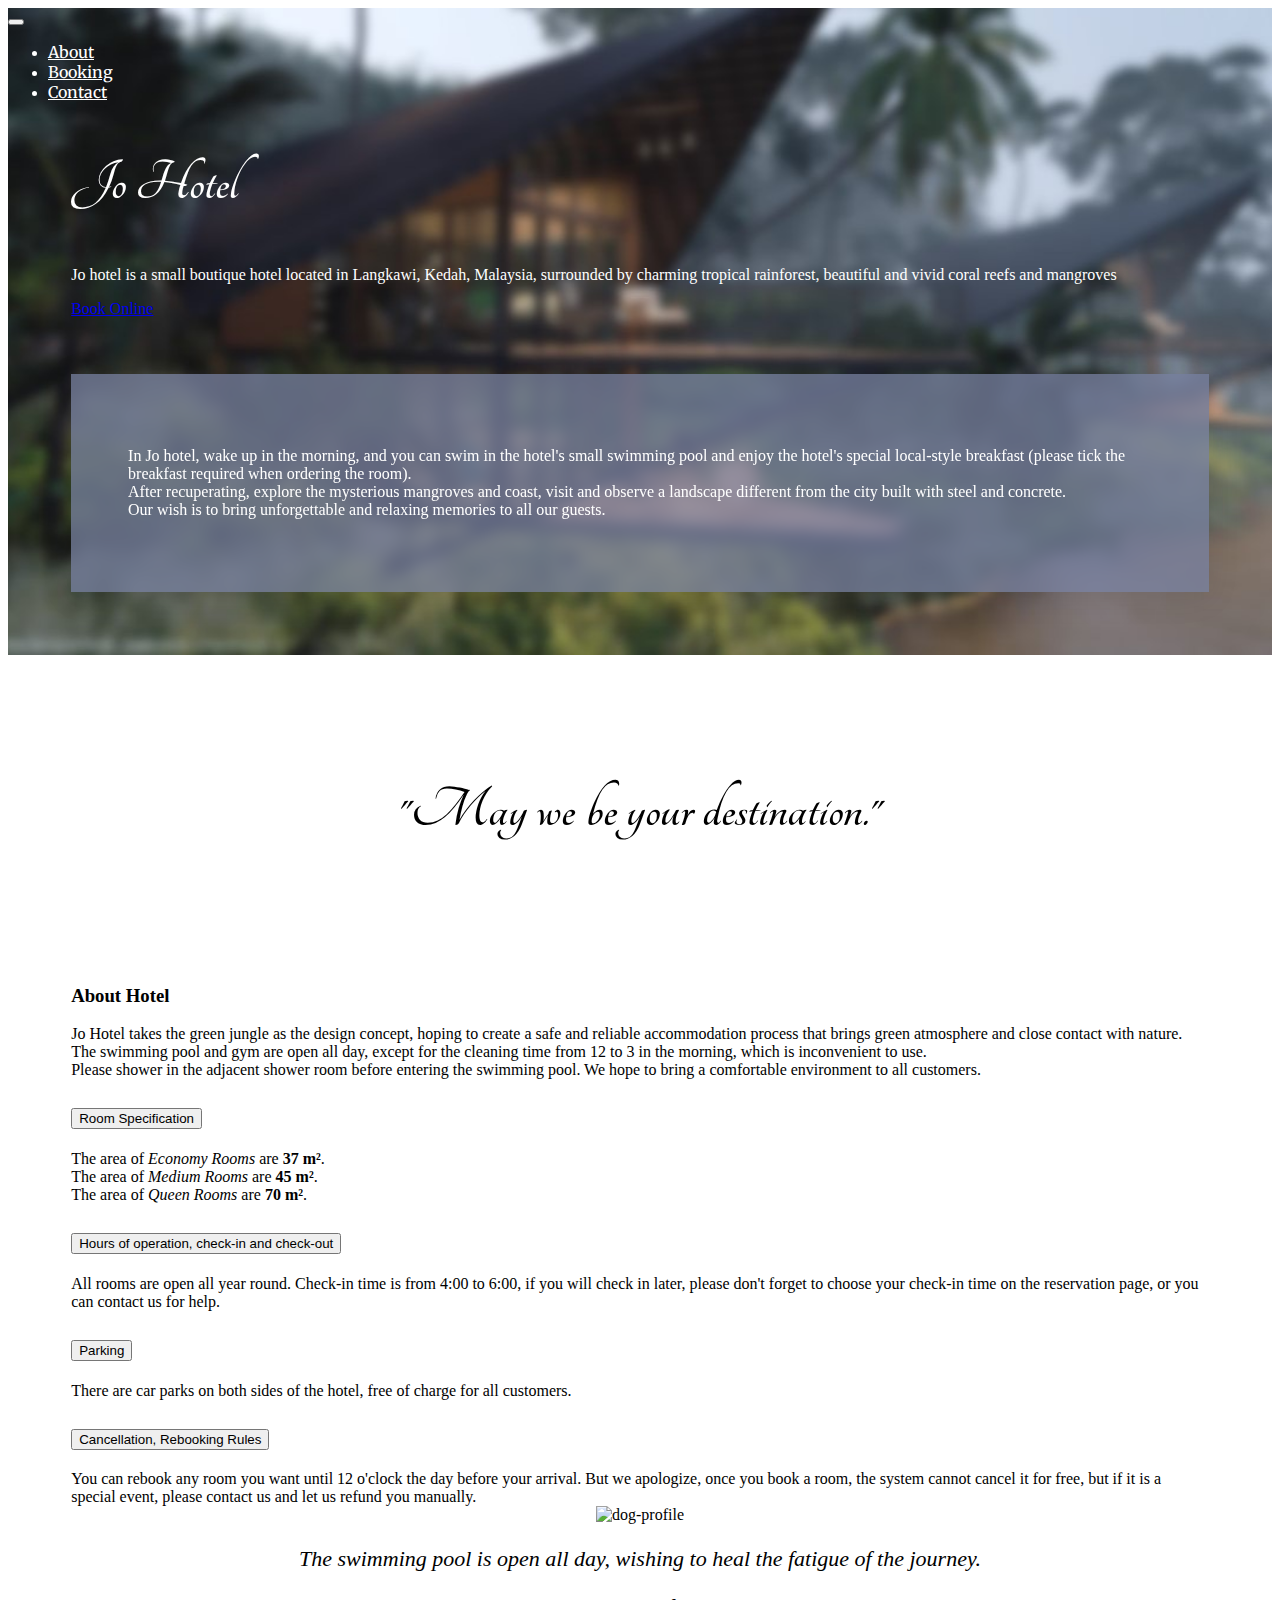
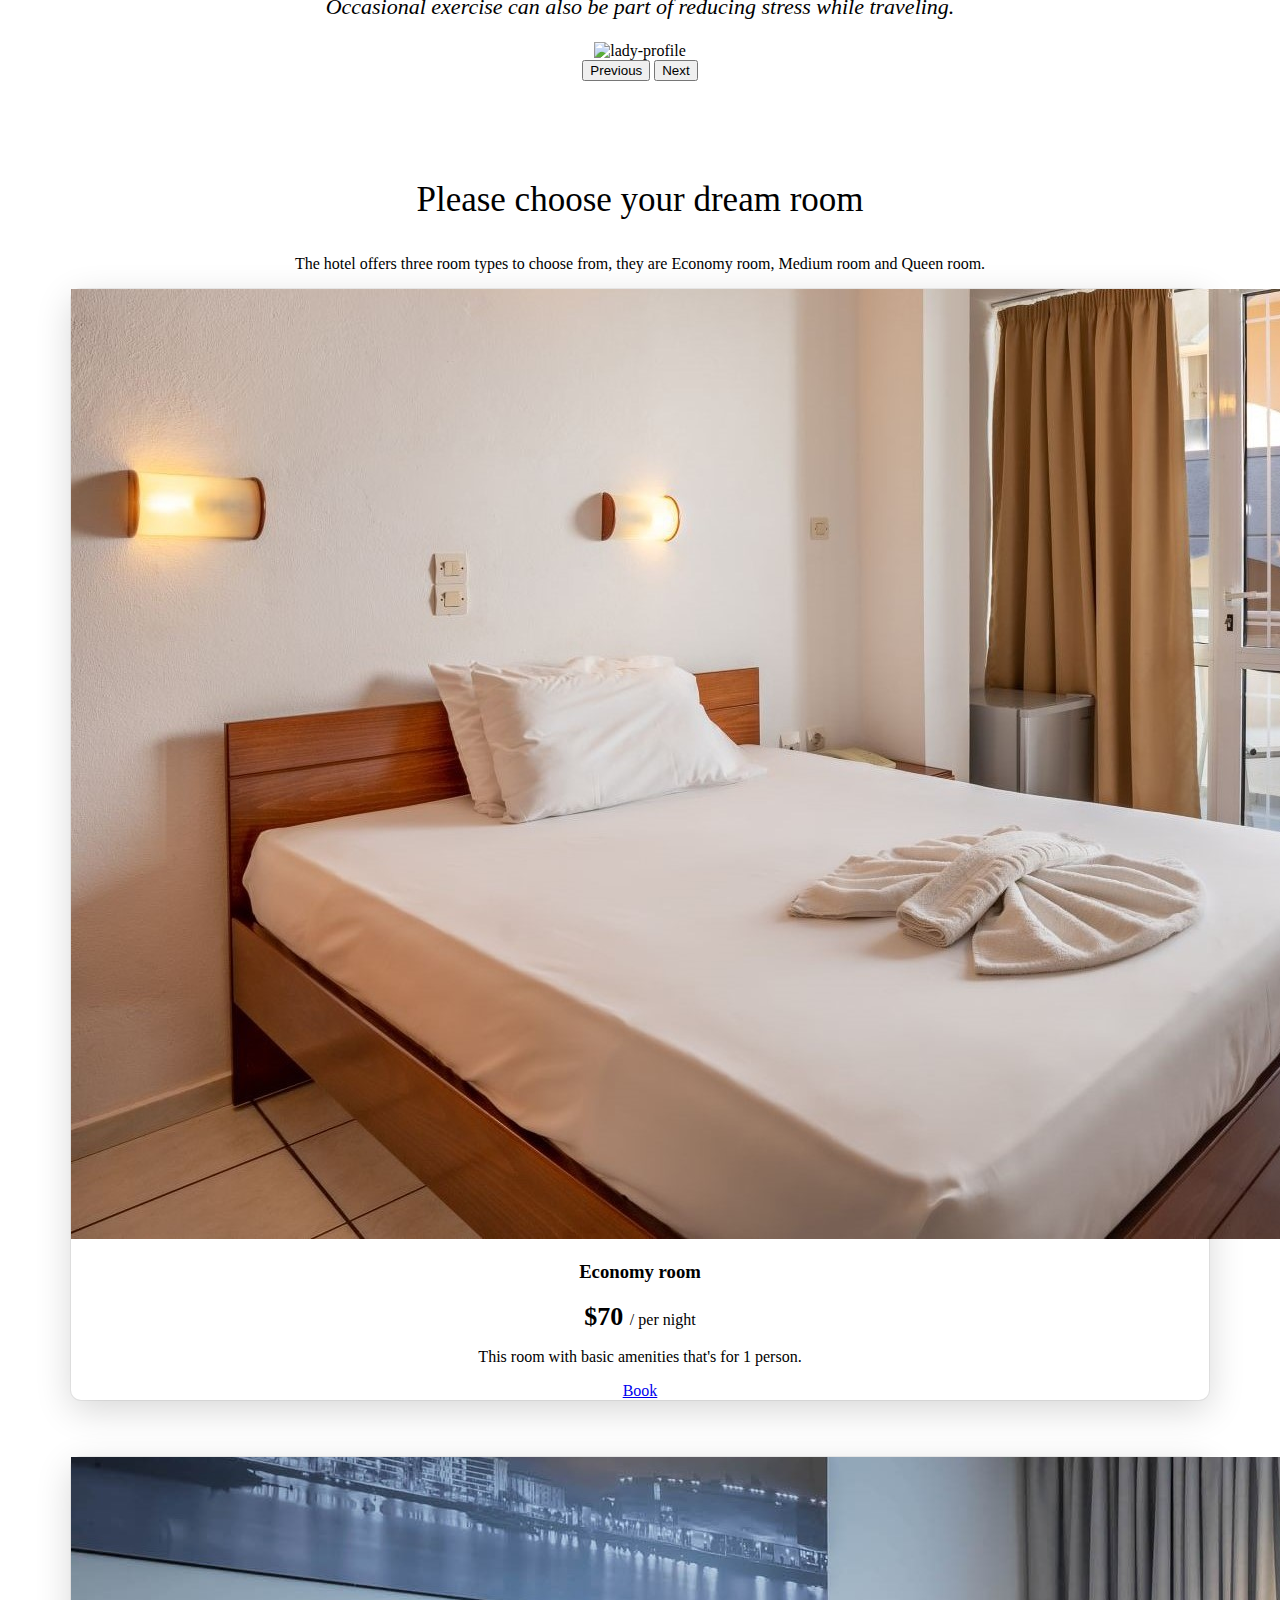
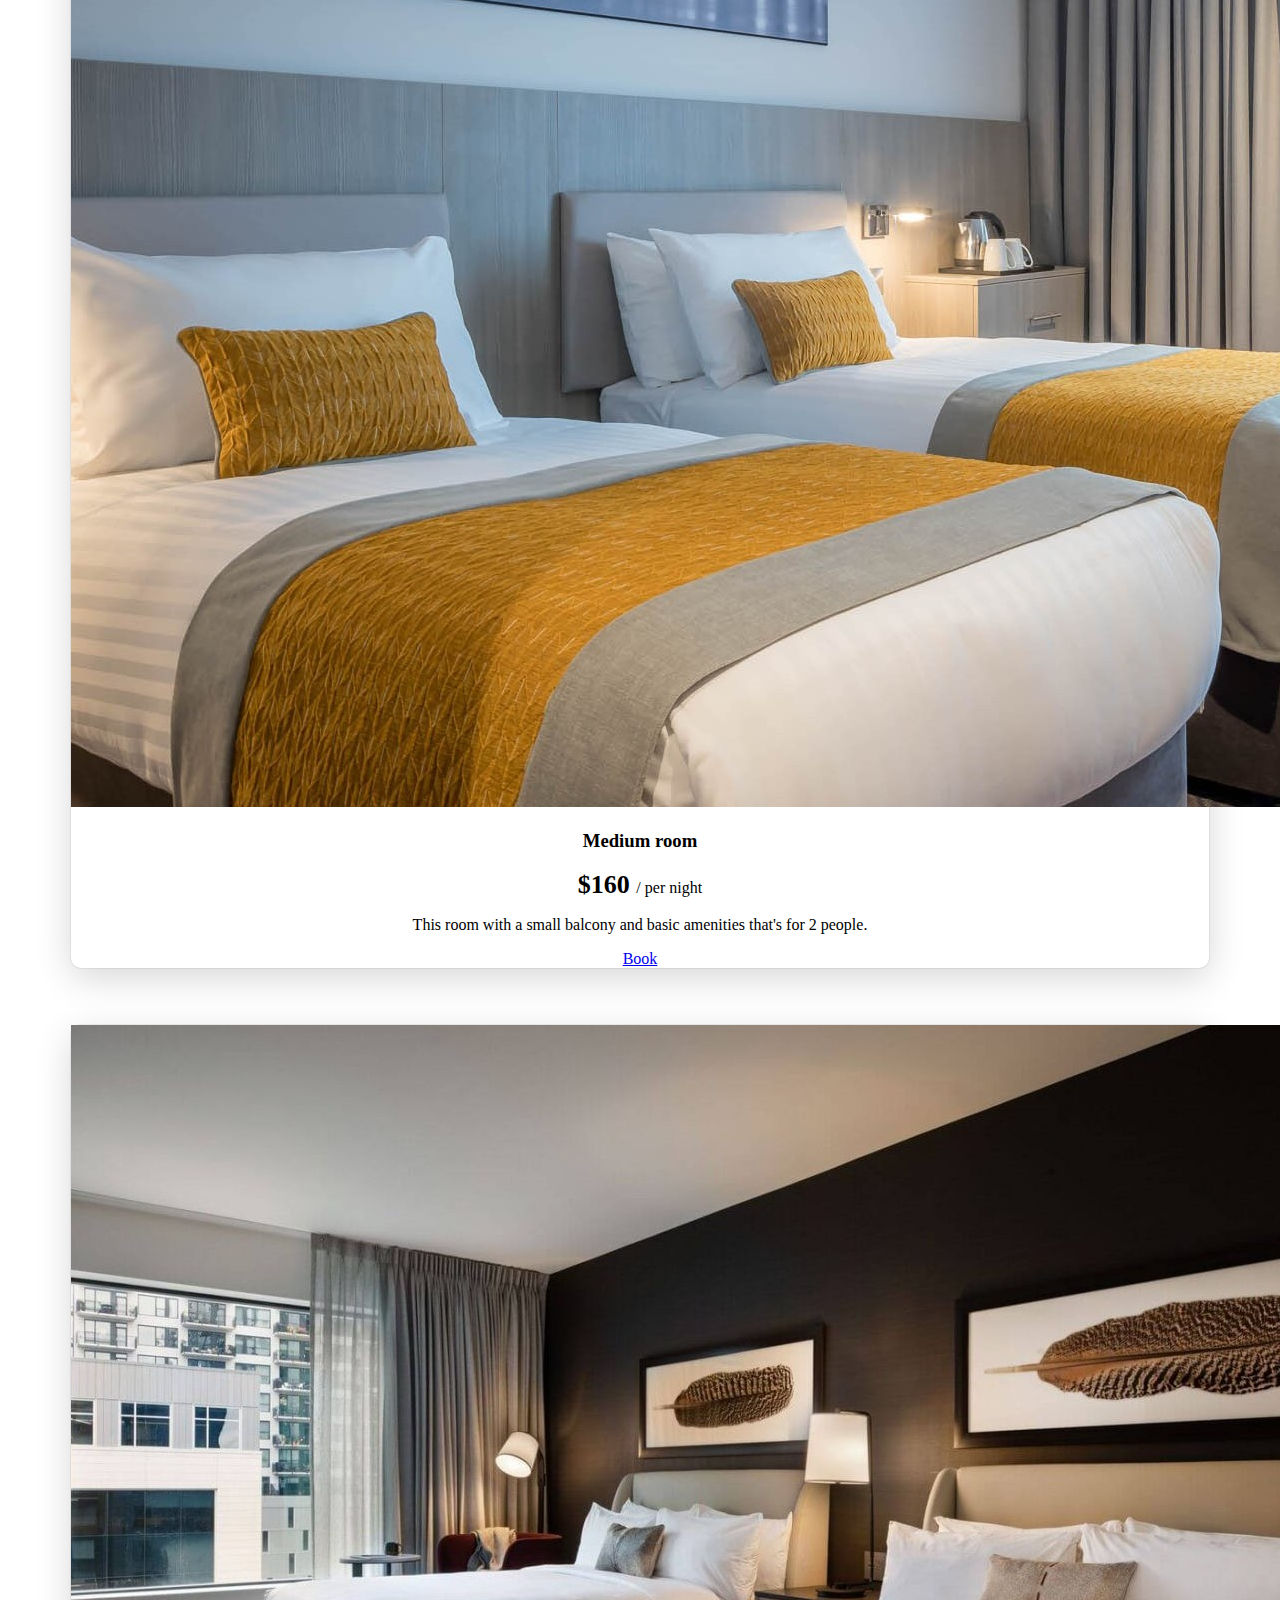
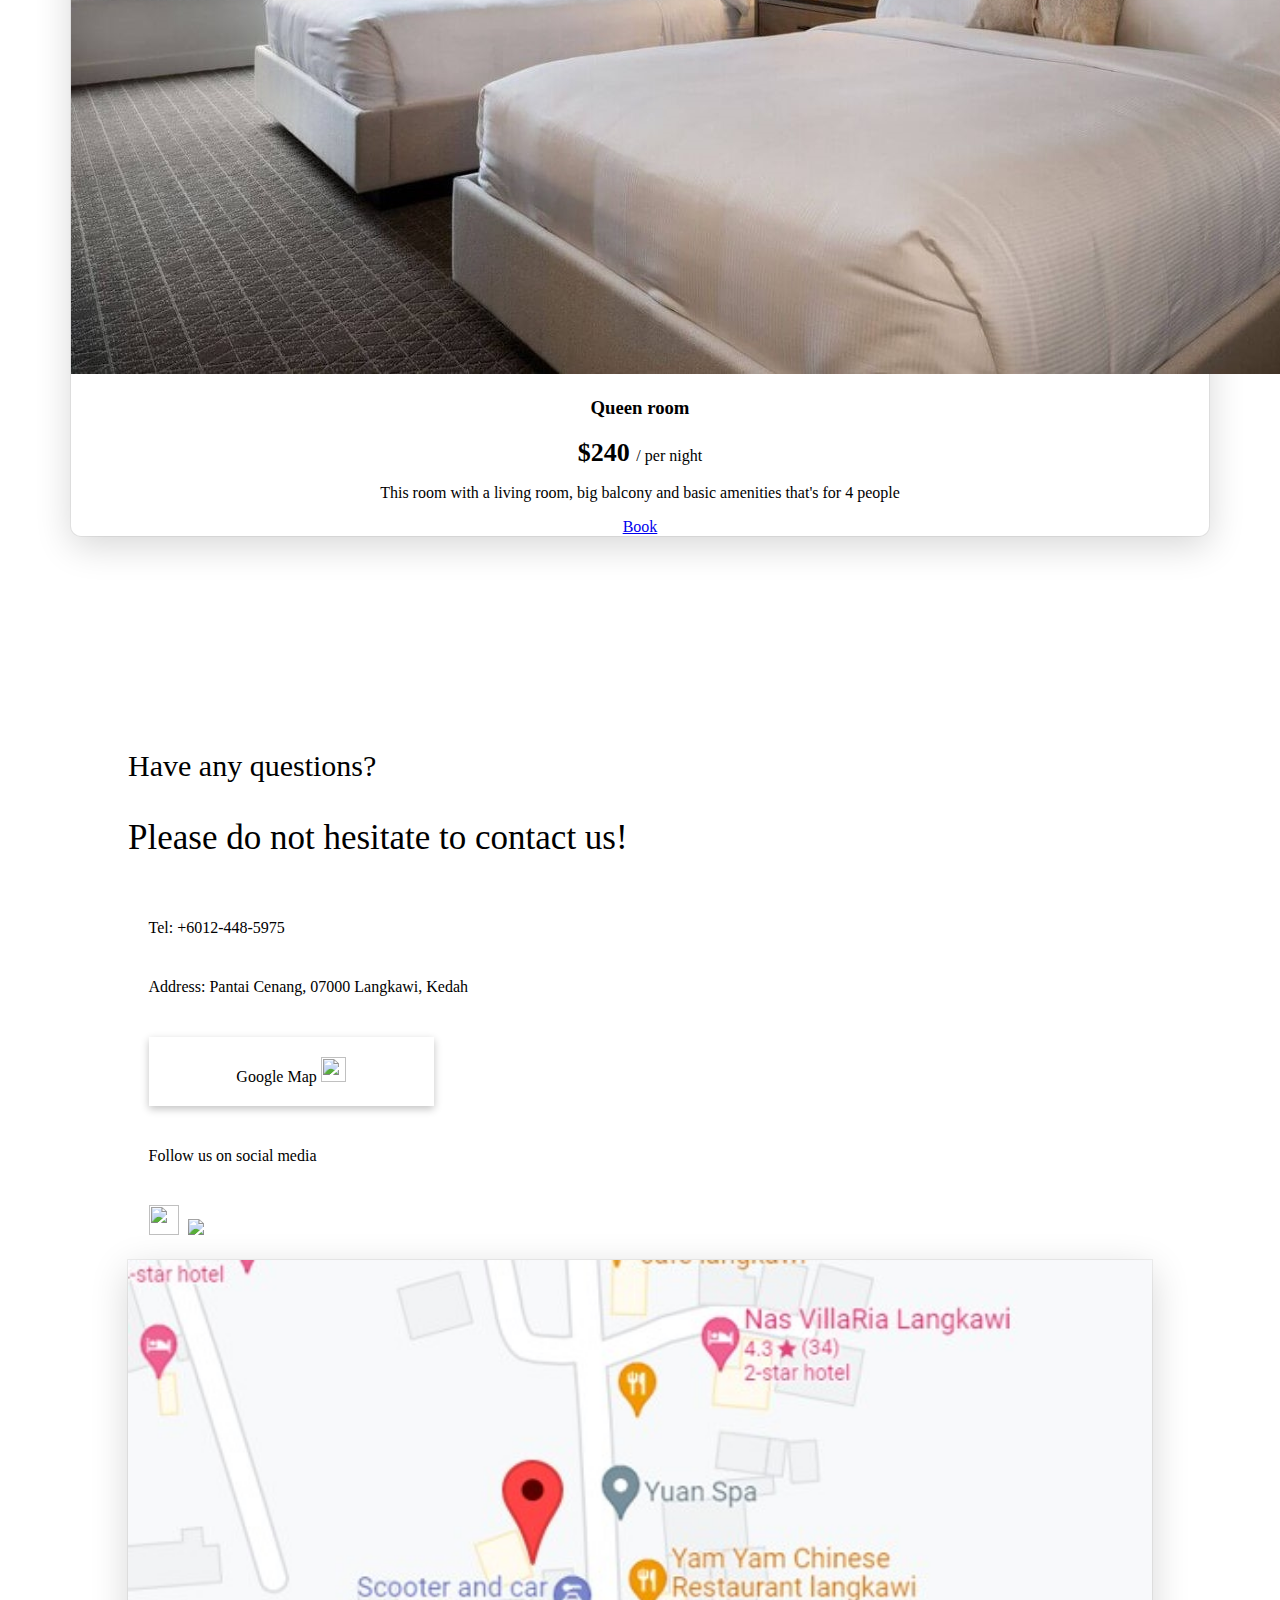
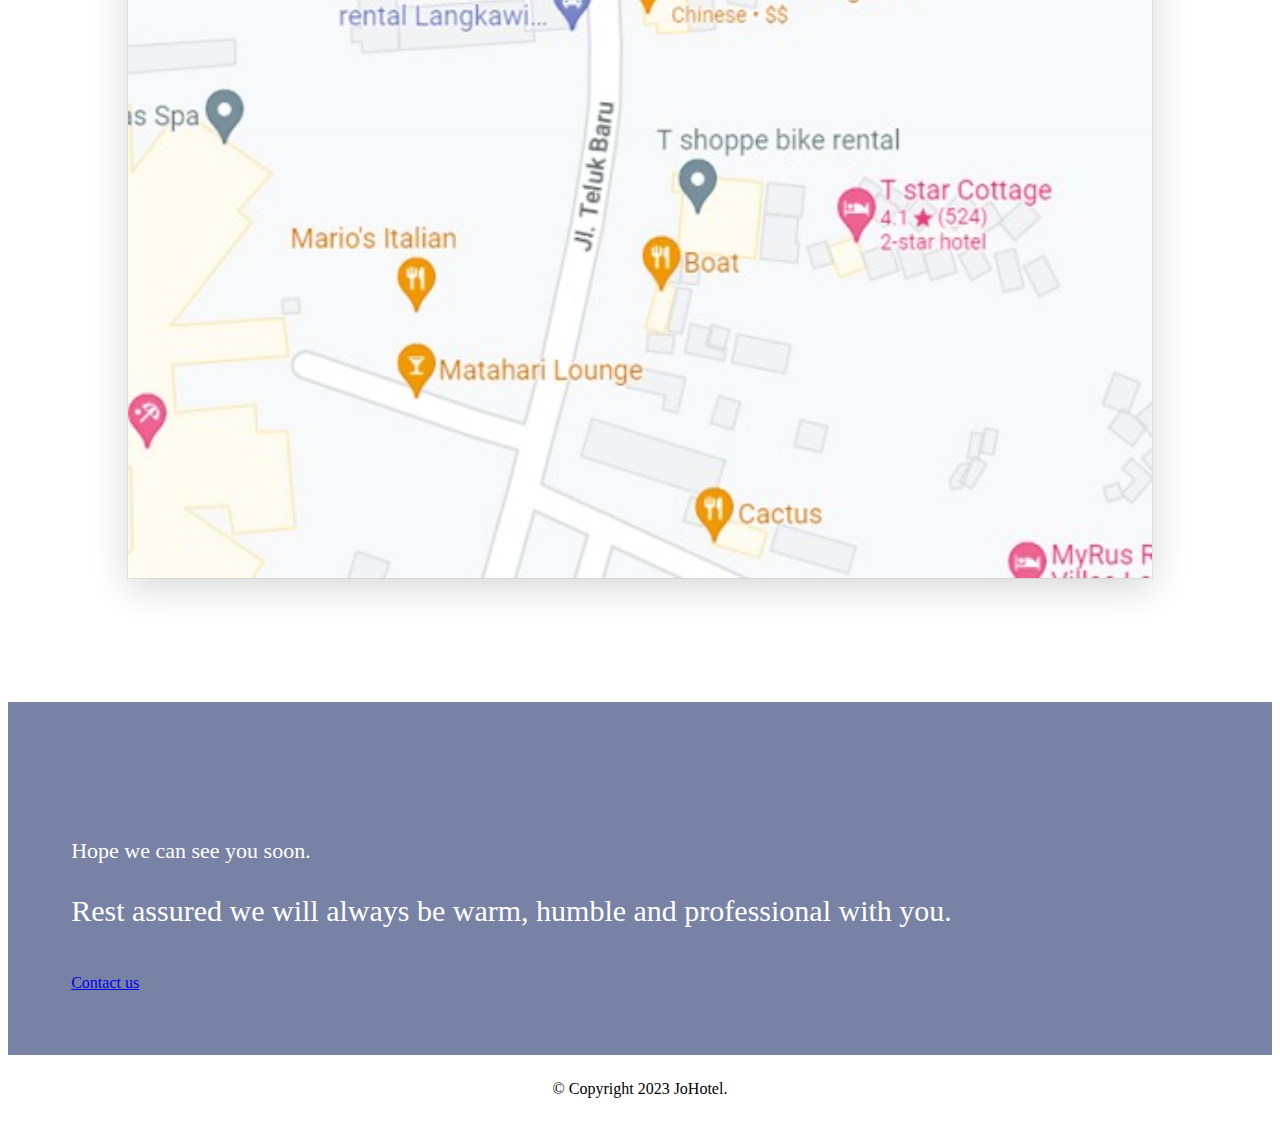
==== commit f7482e44: "Add files via upload" ====
--- a/index.html
+++ b/index.html
@@ -156,7 +156,7 @@
         <div class="row">
           <div class="col-lg-4 cd-space">
             <div class="card">
-              <img class="picsize" src="eroomchoose 2.jpg" class="card-img-top" alt="economy room pic">
+              <img class="picsize" src="eroomchoose 2 index.jpg" class="card-img-top" alt="economy room pic">
               <div class="card-body">
                 <h3 class="card-title ft2">Economy room</h3>
                 <p><b class="ft3">$70 </b>/ per night</p>
@@ -167,7 +167,7 @@
           </div>
           <div class="col-lg-4 cd-space">
             <div class="card">
-              <img class="picsize" src="mroomchoose 3.jpg" class="card-img-top" alt="medium room pic">
+              <img class="picsize" src="mroomchoose 3 index.jpg" class="card-img-top" alt="medium room pic">
               <div class="card-body">
                 <h3 class="card-title ft2">Medium room</h3>
                 <p><b class="ft3">$160 </b>/ per night</p>
@@ -178,7 +178,7 @@
           </div>
           <div class="col-lg-4 cd-space">
             <div class="card">
-              <img class="picsize" src="qroomchoose.jpg" class="card-img-top" alt="queen room pic">
+              <img class="picsize" src="qroomchoose index.jpg" class="card-img-top" alt="queen room pic">
               <div class="card-body">
                 <h3 class="card-title ft2">Queen room</h3>
                 <p><b class="ft3">$240 </b>/ per night</p>
--- a/style.css
+++ b/style.css
@@ -81,7 +81,7 @@
   padding-bottom: 5%;
 }
 .picsize{
-  height: 300px;
+  height: auto;
 }
 /* Contact */
 #contact{
